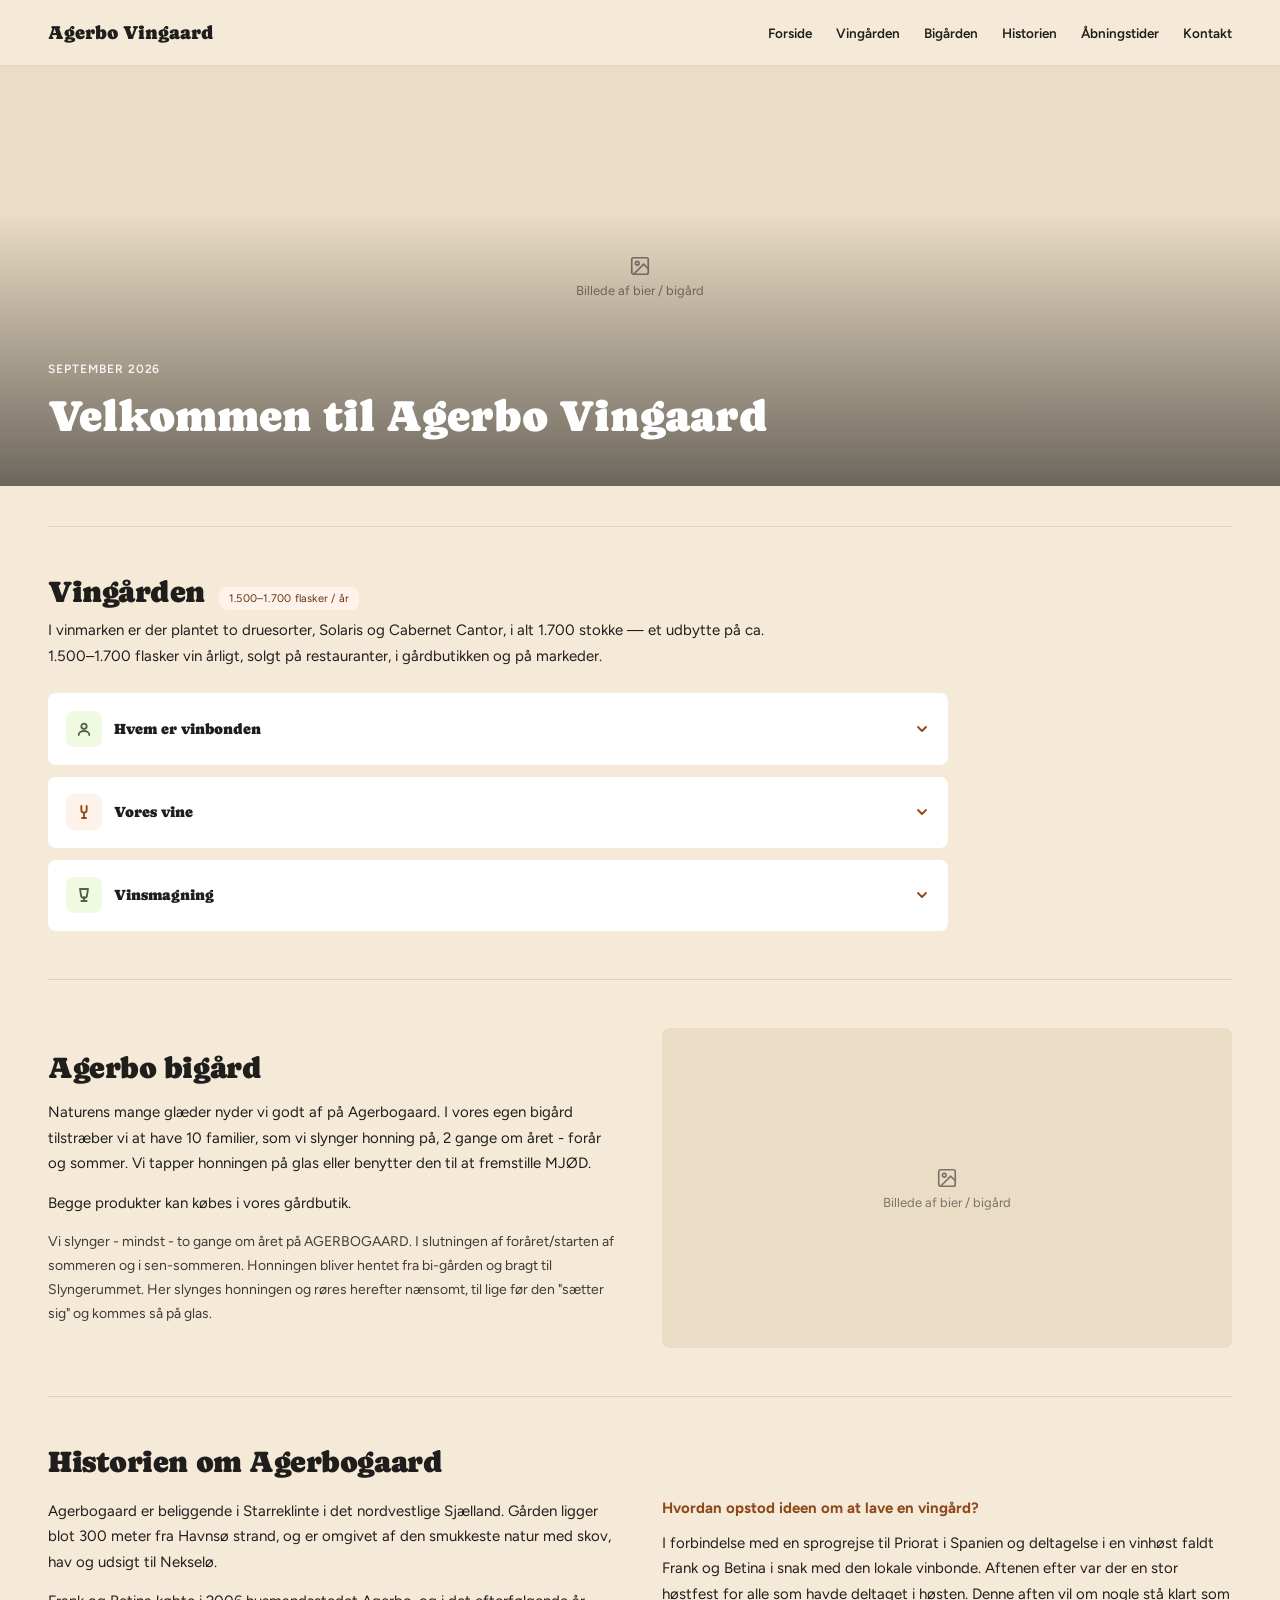
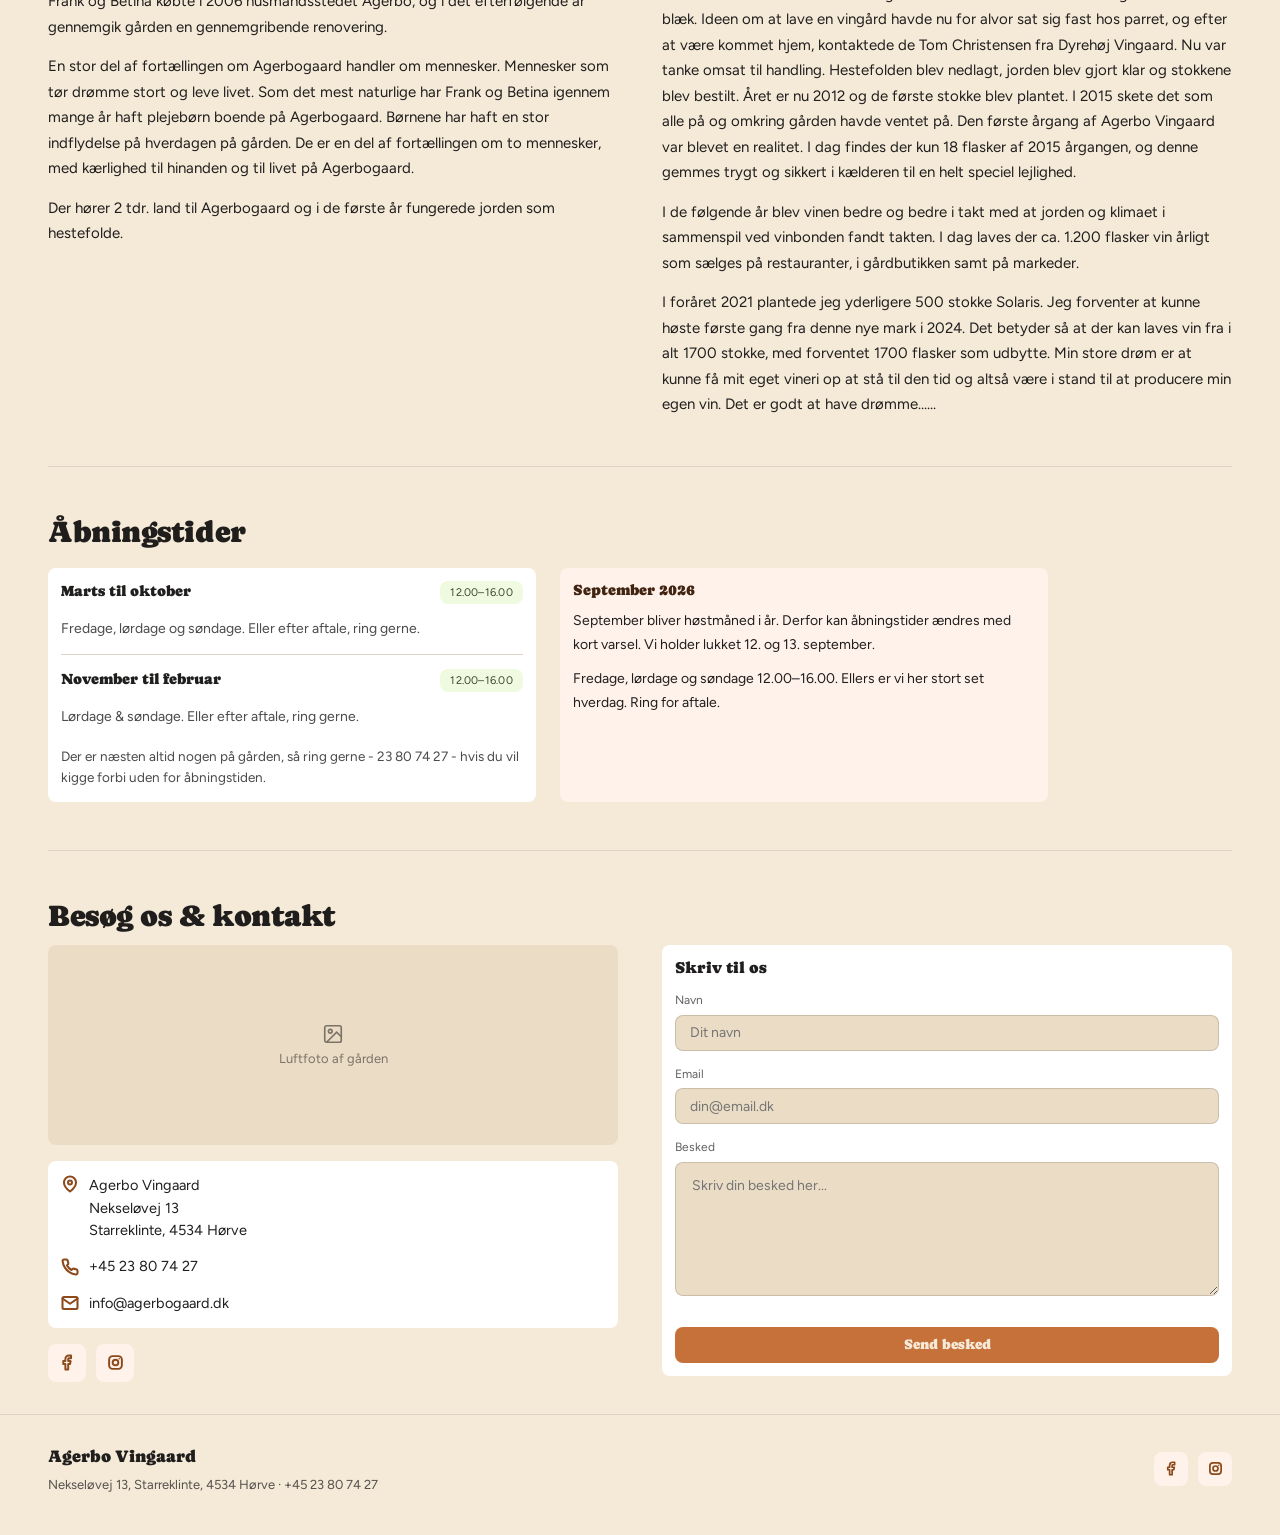
==== site/index.html @ 8fa7925f "Agerbo Vingaard site for Azure Static Web Apps Responsive one-page site built from the Claude Design" ====
<!DOCTYPE html>
<html lang="da">
<head>
<meta charset="utf-8">
<meta name="viewport" content="width=device-width, initial-scale=1, viewport-fit=cover">
<title>Agerbo Vingaard</title>
<meta name="description" content="Agerbo Vingaard i Starreklinte – vin, honning og mjød fra gården. Åbningstider, historien og kontakt.">
<meta name="theme-color" content="#f5ead8">
<link rel="icon" href="favicon.svg" type="image/svg+xml">
<link rel="preload" href="fonts/caprasimo-latin.woff2" as="font" type="font/woff2" crossorigin>
<link rel="stylesheet" href="styles.css">
</head>
<body>
<div class="v-desktop">
<div style="background:var(--color-bg);min-height:100vh">

        <div class="agb-nav" style="position:sticky;top:0;z-index:10;display:flex;align-items:center;justify-content:space-between;padding:18px 48px;background:var(--color-bg);border-bottom:1px solid var(--color-neutral-300)">
          <a href="#forside" style="font-family:var(--font-heading);font-size:19px">Agerbo Vingaard</a>
          <div style="display:flex;gap:24px;font:600 13.5px var(--font-body)">
            <a href="#forside">Forside</a>
            <a href="#vingaarden">Vingården</a>
            <a href="#bigaarden">Bigården</a>
            <a href="#historien">Historien</a>
            <a href="#aabningstider">Åbningstider</a>
            <a href="#kontakt">Kontakt</a>
          </div>
        </div>

        <div id="forside" class="agb-section" style="position:relative;width:100%;height:420px">
          
          <div class="img-slot" style="width: 100%; height: 320px;height:100%"><span class="img-ph"><svg width="22" height="22" viewBox="0 0 24 24" aria-hidden="true"><rect x="3" y="3" width="18" height="18" rx="2" fill="none" stroke="currentColor" stroke-width="1.8"/><circle cx="9" cy="9" r="2" fill="none" stroke="currentColor" stroke-width="1.8"/><path d="M21 15l-5-5L5 21" fill="none" stroke="currentColor" stroke-width="1.8"/></svg>Billede af bier / bigård</span><img class="washed" src="images/hero.jpg" alt="Agerbo Vingaard" loading="lazy" onerror="this.remove()"></div><div style="position:absolute;inset:0;background:linear-gradient(180deg,rgba(0,0,0,0) 35%,rgba(32,30,29,.62) 100%);pointer-events:none"></div>
          <div style="position:absolute;left:48px;bottom:36px;color:#fff;pointer-events:none">
            <div style="font:600 12px var(--font-body);letter-spacing:.08em;text-transform:uppercase;opacity:.9;margin-bottom:6px">September 2026</div>
            <div style="font-family:var(--font-heading);font-size:44px">Velkommen til Agerbo Vingaard</div>
          </div>
        </div>

        

        <div style="height:1px;background:var(--color-neutral-300);margin:40px 48px"></div>

        <div id="vingaarden" class="agb-section" style="padding:8px 48px 8px">
          <div style="display:flex;align-items:baseline;gap:14px;margin-bottom:8px">
            <h2 style="font-family:var(--font-heading);font-size:30px;color:var(--color-text);margin:0">Vingården</h2>
            <span class="tag tag-accent" style="border-radius:8px">1.500–1.700 flasker / år</span>
          </div>
          <p style="max-width:760px;margin:0 0 24px;font-size:15px;line-height:1.7;color:var(--color-text)">I vinmarken er der plantet to druesorter, Solaris og Cabernet Cantor, i alt 1.700 stokke — et udbytte på ca. 1.500–1.700 flasker vin årligt, solgt på restauranter, i gårdbutikken og på markeder.</p>
          <div style="display:flex;flex-direction:column;gap:12px;max-width:900px">
            <details class="card" style="border-radius:8px;background:#fff;padding:0;overflow:hidden">
              <summary style="list-style:none;cursor:pointer;padding:var(--space-4,16px);display:flex;align-items:center;gap:12px">
                <div style="width:36px;height:36px;border-radius:8px;background:var(--color-accent-2-100);display:flex;align-items:center;justify-content:center;flex:none">
                  <svg width="16" height="16" viewBox="0 0 24 24"><circle cx="12" cy="8" r="4" fill="none" stroke="var(--color-accent-2-700)" stroke-width="2.75"></circle><path d="M4 21c0-4 4-6 8-6s8 2 8 6" fill="none" stroke="var(--color-accent-2-700)" stroke-width="2.75" stroke-linecap="round"></path></svg>
                </div>
                <span class="card-title" style="font-size:15px;flex:1">Hvem er vinbonden</span>
                <svg width="16" height="16" viewBox="0 0 24 24" style="flex:none"><path d="M6 9l6 6 6-6" fill="none" stroke="var(--color-accent-700)" stroke-width="2.75" stroke-linecap="round" stroke-linejoin="round"></path></svg>
              </summary>
              <div style="padding:0 16px 18px 64px;font-size:14px;line-height:1.7;color:var(--color-text)">
                Frank er den ansvarlige for driften på gården. Udover at passe vinmarken og bistaderne, laver Frank også gårdens honning og mjød.
              </div>
            </details>
            <details class="card" style="border-radius:8px;background:#fff;padding:0;overflow:hidden">
              <summary style="list-style:none;cursor:pointer;padding:var(--space-4,16px);display:flex;align-items:center;gap:12px">
                <div style="width:36px;height:36px;border-radius:8px;background:var(--color-accent-100);display:flex;align-items:center;justify-content:center;flex:none">
                  <svg width="16" height="16" viewBox="0 0 24 24"><path d="M8 3v6a4 4 0 0 0 8 0V3" fill="none" stroke="var(--color-accent-700)" stroke-width="2.75" stroke-linecap="round"></path><path d="M12 13v8M9 21h6" fill="none" stroke="var(--color-accent-700)" stroke-width="2.75" stroke-linecap="round"></path></svg>
                </div>
                <span class="card-title" style="font-size:15px;flex:1">Vores vine</span>
                <svg width="16" height="16" viewBox="0 0 24 24" style="flex:none"><path d="M6 9l6 6 6-6" fill="none" stroke="var(--color-accent-700)" stroke-width="2.75" stroke-linecap="round" stroke-linejoin="round"></path></svg>
              </summary>
              <div style="padding:0 16px 22px 64px;font-size:14px;line-height:1.7;color:var(--color-text);max-width:820px">
                <p style="margin:0 0 12px">Vores tilgang til vin er ret simpel — det er naturen som guider os, og vi laver vinen som naturen vil det. Vi udnytter de elementer som allerede findes i marken, og forsøger hvert eneste år at fjerne så lidt som overhovedet muligt fra marken. Derved får markens økosystem lov til at arbejde uden vores manipulation. Det er ret simpelt.... Vi tror på at det giver en bedre og mere ren vin.</p>
                <p style="margin:0 0 16px">I vinmarken er der plantet to forskellige druesorter, Solaris og Cabernet Cantor. Solaris forvandler vi til hvidvin, og Cabernet Cantor til rosé. I alt har vi 1.700 stokke, hvilket giver et udbytte på ca. 1.500–1.700 flasker vin årligt. Produktionen er lille og eksklusiv.</p>
                <div style="display:grid;grid-template-columns:1fr 1fr;gap:14px;margin-bottom:20px">
                  <div class="card" style="border-radius:8px;background:var(--color-neutral-100,#f5efe4)">
                    <div class="card-title" style="font-size:14px">Solaris</div>
                    <div class="card-body" style="font-size:13px">Tysk druesort, dyrkes ofte i nordligt klima som Danmark. Giver en frisk og elegant hvidvin med noter af eksotiske frugter og danske æbler.</div>
                  </div>
                  <div class="card" style="border-radius:8px;background:var(--color-neutral-100,#f5efe4)">
                    <div class="card-title" style="font-size:14px">Cabernet Cantor</div>
                    <div class="card-body" style="font-size:13px">Tysk druesort — smagen af dansk sommer. Kendt for noter af røde danske sommerbær, perfekt til rosé.</div>
                  </div>
                </div>
                <div style="font:700 13px var(--font-body);letter-spacing:.04em;text-transform:uppercase;color:var(--color-accent-700);margin-bottom:12px">Vores vine</div>
                <div style="display:grid;grid-template-columns:repeat(3, 1fr);gap:14px">
                  <div class="card" style="border-radius:8px;background:#fff;display:flex;flex-direction:column;gap:8px">
                    <div style="display:flex;justify-content:space-between;align-items:baseline"><span class="card-title" style="font-size:14px">2023 Solaris Bobo</span><span class="tag tag-accent" style="border-radius:8px">Hvidvin</span></div>
                    <div class="card-body" style="font-size:12.5px">Noter af melon, friske grønne æbler og hyldeblomst. Bør serveres ved 8–10 grader.</div>
                    <div style="display:flex;justify-content:space-between;align-items:baseline;margin-top:auto"><span style="font-size:12px;color:var(--color-text);opacity:.65">Alkohol 12,5 %</span><span style="font:700 14px var(--font-body);color:var(--color-accent-700)">kr. 240,-</span></div>
                  </div>
                  <div class="card" style="border-radius:8px;background:#fff;display:flex;flex-direction:column;gap:8px">
                    <div style="display:flex;justify-content:space-between;align-items:baseline"><span class="card-title" style="font-size:14px">2025 Solaris Bobo</span><span class="tag tag-accent" style="border-radius:8px">Hvidvin</span></div>
                    <div class="card-body" style="font-size:12.5px">Allerede moden, fyldig og velbalanceret med noter af melon, friske grønne æbler og hyldeblomst. Bør serveres ved 8–10 grader. Passer godt til jomfruhummer, stegt hummer og friske fjordrejer.</div>
                    <div style="display:flex;justify-content:space-between;align-items:baseline;margin-top:auto"><span style="font-size:12px;color:var(--color-text);opacity:.65">Alkohol 12 %</span><span style="font:700 14px var(--font-body);color:var(--color-accent-700)">kr. 230,-</span></div>
                  </div>
                  <div class="card" style="border-radius:8px;background:#fff;display:flex;flex-direction:column;gap:8px">
                    <div style="display:flex;justify-content:space-between;align-items:baseline"><span class="card-title" style="font-size:14px">2025 Cabernet Cantor, Mojo</span><span class="tag tag-accent-2" style="border-radius:8px">Rosé</span></div>
                    <div class="card-body" style="font-size:12.5px">En dyb rosé med smagen af dansk sommer og mange nuancer. Bør serveres ved 7–9 grader — som var det saftevand med alkohol.</div>
                    <div style="display:flex;justify-content:space-between;align-items:baseline;margin-top:auto"><span style="font-size:12px;color:var(--color-text);opacity:.65">Alkohol 10 %</span><span style="font:700 14px var(--font-body);color:var(--color-accent-700)">kr. 240,-</span></div>
                  </div>
                </div>
                <p style="margin:14px 0 0;font-size:12.5px;color:var(--color-text);opacity:.7">Ring eller skriv for at bestille — <a href="tel:+4523807427" style="font-weight:700">+45 23 80 74 27</a> · <a href="mailto:info@agerbogaard.dk?subject=Bestilling%20af%20vin" style="font-weight:700">info@agerbogaard.dk</a></p>
              </div>
            </details>
            <details class="card" style="border-radius:8px;background:#fff;padding:0;overflow:hidden">
              <summary style="list-style:none;cursor:pointer;padding:var(--space-4,16px);display:flex;align-items:center;gap:12px">
                <div style="width:36px;height:36px;border-radius:8px;background:var(--color-accent-2-100);display:flex;align-items:center;justify-content:center;flex:none">
                  <svg width="16" height="16" viewBox="0 0 24 24"><path d="M6 3h12l-1.5 9a4.5 4.5 0 0 1-9 0z" fill="none" stroke="var(--color-accent-2-700)" stroke-width="2.75" stroke-linejoin="round"></path><path d="M12 15v6M8 21h8" fill="none" stroke="var(--color-accent-2-700)" stroke-width="2.75" stroke-linecap="round"></path></svg>
                </div>
                <span class="card-title" style="font-size:15px;flex:1">Vinsmagning</span>
                <svg width="16" height="16" viewBox="0 0 24 24" style="flex:none"><path d="M6 9l6 6 6-6" fill="none" stroke="var(--color-accent-700)" stroke-width="2.75" stroke-linecap="round" stroke-linejoin="round"></path></svg>
              </summary>
              <div style="padding:0 16px 22px 64px;font-size:14px;line-height:1.7;color:var(--color-text);max-width:780px">
                <p style="margin:0 0 12px">Vi er stolte af det vi laver, og vi viser det meget gerne frem.</p>
                <p style="margin:0 0 12px">Vinsmagning afholdes efter aftale. Ring eller skriv gerne til os, om I er en større eller mindre gruppe som ønsker at komme forbi til en vinsmagning, markvandring, historiefortælling om dansk vin, eller blot en hyggelig dag på gården med god vin i glasset og eventuelt lækre tapasretter (tapas bestilles i god tid).</p>
                <p style="margin:0 0 12px">Ønsker I at afholde et event i sommerhuset eller til et firma arrangement så ring gerne til os, så kommer vi naturligvis til jer og afholder en vinsmagning.</p>
                <p style="margin:0 0 12px">I vores åbningstid er det altid muligt at komme forbi og smage på vores vine, samt at få en snak med vinbonden.</p>
                <p style="margin:0 0 18px">Vi bor blot 300 meter fra vandet, så en dag ved vandet skal selvfølgelig afsluttes med en vinsmagning på Agerbo Vingaard.</p>
                <div class="card" style="border-radius:8px;background:var(--color-accent-2-100);border:none;display:flex;flex-direction:column;gap:10px">
                  <div class="card-title" style="font-size:14px;color:var(--color-accent-2-700)">Sommer 2026 · Vinsmagning — priser</div>
                  <div style="font-size:13.5px">Der betales for de flasker der åbnes/drikkes + <strong>kr. 125,-</strong> pr. deltager.</div>
                  <div style="height:1px;background:var(--color-neutral-300)"></div>
                  <div style="display:flex;justify-content:space-between;font-size:13.5px"><span>Hjemmelavet landbrød (bestilles senest 2 dage før)</span><strong>kr. 35,-</strong></div>
                  <div style="display:flex;justify-content:space-between;font-size:13.5px"><span>Tapas (bestilles senest 2 dage før)</span><strong>kr. 275,-</strong></div>
                  <div style="font-size:12.5px;opacity:.75;margin-top:4px">Har du andre ønsker, kontakt os gerne — vi skræddersyr dagen, så den passer til lige netop dét du ønsker.</div>
                </div>
              </div>
            </details>
          </div>
        </div>

        <div style="height:1px;background:var(--color-neutral-300);margin:40px 48px"></div>

        <div id="bigaarden" class="agb-section" style="display:grid;grid-template-columns:1fr 1fr;gap:44px;padding:8px 48px 8px;align-items:center">
          <div>
            <h2 style="font-family:var(--font-heading);font-size:30px;color:var(--color-text);margin:0 0 16px">Agerbo bigård</h2>
            <p style="margin:0 0 14px;font-size:15px;line-height:1.7;color:var(--color-text)">Naturens mange glæder nyder vi godt af på Agerbogaard. I vores egen bigård tilstræber vi at have 10 familier, som vi slynger honning på, 2 gange om året - forår og sommer. Vi tapper honningen på glas eller benytter den til at fremstille MJØD.</p>
            <p style="margin:0 0 14px;font-size:15px;line-height:1.7;color:var(--color-text)">Begge produkter kan købes i vores gårdbutik.</p>
            <p style="margin:0;font-size:14px;line-height:1.7;color:var(--color-text);opacity:.85">Vi slynger - mindst - to gange om året på AGERBOGAARD. I slutningen af foråret/starten af sommeren og i sen-sommeren. Honningen bliver hentet fra bi-gården og bragt til Slyngerummet. Her slynges honningen og røres herefter nænsomt, til lige før den "sætter sig" og kommes så på glas.</p>
          </div>
          <div class="img-slot" style="border-radius:8px;width:100%;height:320px"><span class="img-ph"><svg width="22" height="22" viewBox="0 0 24 24" aria-hidden="true"><rect x="3" y="3" width="18" height="18" rx="2" fill="none" stroke="currentColor" stroke-width="1.8"/><circle cx="9" cy="9" r="2" fill="none" stroke="currentColor" stroke-width="1.8"/><path d="M21 15l-5-5L5 21" fill="none" stroke="currentColor" stroke-width="1.8"/></svg>Billede af bier / bigård</span><img class="washed" src="images/bier.jpg" alt="Bier i bigården" loading="lazy" onerror="this.remove()"></div>
        </div>

        <div style="height:1px;background:var(--color-neutral-300);margin:40px 48px"></div>

        <div id="historien" class="agb-section" style="padding:8px 48px 8px">
          <h2 style="font-family:var(--font-heading);font-size:30px;color:var(--color-text);margin:0 0 20px">Historien om Agerbogaard</h2>
          <div style="display:grid;grid-template-columns:1fr 1fr;gap:44px">
            <div style="display:flex;flex-direction:column;gap:14px">
              <p style="margin:0;font-size:15px;line-height:1.7;color:var(--color-text)">Agerbogaard er beliggende i Starreklinte i det nordvestlige Sjælland. Gården ligger blot 300 meter fra Havnsø strand, og er omgivet af den smukkeste natur med skov, hav og udsigt til Nekselø.</p>
              <p style="margin:0;font-size:15px;line-height:1.7;color:var(--color-text)">Frank og Betina købte i 2006 husmandsstedet Agerbo, og i det efterfølgende år gennemgik gården en gennemgribende renovering.</p>
              <p style="margin:0;font-size:15px;line-height:1.7;color:var(--color-text)">En stor del af fortællingen om Agerbogaard handler om mennesker. Mennesker som tør drømme stort og leve livet. Som det mest naturlige har Frank og Betina igennem mange år haft plejebørn boende på Agerbogaard. Børnene har haft en stor indflydelse på hverdagen på gården. De er en del af fortællingen om to mennesker, med kærlighed til hinanden og til livet på Agerbogaard.</p>
              <p style="margin:0;font-size:15px;line-height:1.7;color:var(--color-text)">Der hører 2 tdr. land til Agerbogaard og i de første år fungerede jorden som hestefolde.</p>
            </div>
            <div style="display:flex;flex-direction:column;gap:14px">
              <div style="font:700 15px var(--font-body);color:var(--color-accent-700)">Hvordan opstod ideen om at lave en vingård?</div>
              <p style="margin:0;font-size:15px;line-height:1.7;color:var(--color-text)">I forbindelse med en sprogrejse til Priorat i Spanien og deltagelse i en vinhøst faldt Frank og Betina i snak med den lokale vinbonde. Aftenen efter var der en stor høstfest for alle som havde deltaget i høsten. Denne aften vil om nogle stå klart som blæk. Ideen om at lave en vingård havde nu for alvor sat sig fast hos parret, og efter at være kommet hjem, kontaktede de Tom Christensen fra Dyrehøj Vingaard. Nu var tanke omsat til handling. Hestefolden blev nedlagt, jorden blev gjort klar og stokkene blev bestilt. Året er nu 2012 og de første stokke blev plantet. I 2015 skete det som alle på og omkring gården havde ventet på. Den første årgang af Agerbo Vingaard var blevet en realitet. I dag findes der kun 18 flasker af 2015 årgangen, og denne gemmes trygt og sikkert i kælderen til en helt speciel lejlighed.</p>
              <p style="margin:0;font-size:15px;line-height:1.7;color:var(--color-text)">I de følgende år blev vinen bedre og bedre i takt med at jorden og klimaet i sammenspil ved vinbonden fandt takten. I dag laves der ca. 1.200 flasker vin årligt som sælges på restauranter, i gårdbutikken samt på markeder.</p>
              <p style="margin:0;font-size:15px;line-height:1.7;color:var(--color-text)">I foråret 2021 plantede jeg yderligere 500 stokke Solaris. Jeg forventer at kunne høste første gang fra denne nye mark i 2024. Det betyder så at der kan laves vin fra i alt 1700 stokke, med forventet 1700 flasker som udbytte. Min store drøm er at kunne få mit eget vineri op at stå til den tid og altså være i stand til at producere min egen vin. Det er godt at have drømme......</p>
            </div>
          </div>
        </div>

        <div style="height:1px;background:var(--color-neutral-300);margin:40px 48px"></div>

        <div id="aabningstider" class="agb-section" style="padding:8px 48px 8px">
          <h2 style="font-family:var(--font-heading);font-size:30px;color:var(--color-text);margin:0 0 20px">Åbningstider</h2>
          <div style="display:grid;grid-template-columns:1fr 1fr;gap:24px;max-width:1000px">
            <div class="card" style="border-radius:8px;background:#fff;display:flex;flex-direction:column;gap:14px">
              <div style="display:flex;justify-content:space-between;align-items:baseline">
                <div class="card-title" style="font-size:15px">Marts til oktober</div>
                <span class="tag tag-accent-2" style="border-radius:8px">12.00–16.00</span>
              </div>
              <div class="card-body" style="font-size:14px">Fredage, lørdage og søndage. Eller efter aftale, ring gerne.</div>
              <div style="height:1px;background:var(--color-neutral-300)"></div>
              <div style="display:flex;justify-content:space-between;align-items:baseline">
                <div class="card-title" style="font-size:15px">November til februar</div>
                <span class="tag tag-accent-2" style="border-radius:8px">12.00–16.00</span>
              </div>
              <div class="card-body" style="font-size:14px">Lørdage &amp; søndage. Eller efter aftale, ring gerne.</div>
              <p style="margin:4px 0 0;font-size:13.5px;line-height:1.6;color:var(--color-text);opacity:.8">Der er næsten altid nogen på gården, så ring gerne - 23 80 74 27 - hvis du vil kigge forbi uden for åbningstiden.</p>
            </div>
            <div class="card" style="border-radius:8px;background:var(--color-accent-100);border:none;display:flex;flex-direction:column;gap:10px">
              <div class="card-title" style="font-size:15px;color:var(--color-accent-900,#5a3419)">September 2026</div>
              <p style="margin:0;font-size:14px;line-height:1.7;color:var(--color-text)">September bliver høstmåned i år. Derfor kan åbningstider ændres med kort varsel. Vi holder lukket 12. og 13. september.</p>
              <p style="margin:0;font-size:14px;line-height:1.7;color:var(--color-text)">Fredage, lørdage og søndage 12.00–16.00. Ellers er vi her stort set hverdag. Ring for aftale.</p>
            </div>
          </div>
        </div>

        <div style="height:1px;background:var(--color-neutral-300);margin:40px 48px"></div>

        <div id="kontakt" class="agb-section" style="padding:8px 48px 32px">
          <h2 style="font-family:var(--font-heading);font-size:30px;color:var(--color-text);margin:0 0 12px">Besøg os &amp; kontakt</h2>
          
          <div style="display:grid;grid-template-columns:1fr 1fr;gap:44px">
            <div style="display:flex;flex-direction:column;gap:16px">
              <div class="img-slot" style="border-radius:8px;width:100%;height:200px"><span class="img-ph"><svg width="22" height="22" viewBox="0 0 24 24" aria-hidden="true"><rect x="3" y="3" width="18" height="18" rx="2" fill="none" stroke="currentColor" stroke-width="1.8"/><circle cx="9" cy="9" r="2" fill="none" stroke="currentColor" stroke-width="1.8"/><path d="M21 15l-5-5L5 21" fill="none" stroke="currentColor" stroke-width="1.8"/></svg>Luftfoto af gården</span><img class="washed" src="images/besog.jpg" alt="Luftfoto af Agerbo Vingaard" loading="lazy" onerror="this.remove()"></div>
              <div class="card" style="border-radius:8px;display:flex;flex-direction:column;gap:14px;background:#fff">
                <div style="display:flex;gap:10px;align-items:flex-start">
                  <svg width="18" height="18" viewBox="0 0 24 24" style="flex:none;margin-top:1px"><path d="M20 10c0 6-8 12-8 12s-8-6-8-12a8 8 0 1 1 16 0z" fill="none" stroke="var(--color-accent-700)" stroke-width="2.75" stroke-linecap="round" stroke-linejoin="round"></path><circle cx="12" cy="10" r="2.6" fill="none" stroke="var(--color-accent-700)" stroke-width="2.75"></circle></svg>
                  <div style="font-size:14.5px;color:var(--color-text)">Agerbo Vingaard<br>Nekseløvej 13<br>Starreklinte, 4534 Hørve</div>
                </div>
                <div style="display:flex;gap:10px;align-items:center">
                  <svg width="18" height="18" viewBox="0 0 24 24" style="flex:none"><path d="M22 16.9v3a2 2 0 0 1-2.2 2 19.8 19.8 0 0 1-8.6-3.1 19.5 19.5 0 0 1-6-6A19.8 19.8 0 0 1 2.1 4.2 2 2 0 0 1 4 2h3a2 2 0 0 1 2 1.7c.1 1 .4 2 .7 2.9a2 2 0 0 1-.5 2.1L8 10a16 16 0 0 0 6 6l1.3-1.2a2 2 0 0 1 2.1-.5c.9.3 1.9.6 2.9.7a2 2 0 0 1 1.7 2z" fill="none" stroke="var(--color-accent-700)" stroke-width="2.75" stroke-linecap="round" stroke-linejoin="round"></path></svg>
                  <div style="font-size:14.5px;color:var(--color-text)">+45 23 80 74 27</div>
                </div>
                <div style="display:flex;gap:10px;align-items:center">
                  <svg width="18" height="18" viewBox="0 0 24 24" style="flex:none"><rect x="2" y="4" width="20" height="16" rx="2" fill="none" stroke="var(--color-accent-700)" stroke-width="2.75"></rect><path d="M22 6l-10 7L2 6" fill="none" stroke="var(--color-accent-700)" stroke-width="2.75" stroke-linecap="round" stroke-linejoin="round"></path></svg>
                  <div style="font-size:14.5px;color:var(--color-text)">info@agerbogaard.dk</div>
                </div>
              </div>
              <div style="display:flex;gap:10px">
                <a href="https://www.facebook.com/search/top?q=agerbo%20vingaard" style="width:38px;height:38px;border-radius:8px;background:var(--color-accent-100);display:flex;align-items:center;justify-content:center">
                  <svg width="17" height="17" viewBox="0 0 24 24"><path d="M17 2h-3a5 5 0 0 0-5 5v3H6v4h3v8h4v-8h2.6l.9-4H13V7a1 1 0 0 1 1-1h3z" fill="none" stroke="var(--color-accent-700)" stroke-width="2.75" stroke-linecap="round" stroke-linejoin="round"></path></svg>
                </a>
                <a href="https://www.instagram.com/agerbo_gaard/" style="width:38px;height:38px;border-radius:8px;background:var(--color-accent-100);display:flex;align-items:center;justify-content:center">
                  <svg width="17" height="17" viewBox="0 0 24 24"><rect x="3" y="3" width="18" height="18" rx="5" fill="none" stroke="var(--color-accent-700)" stroke-width="2.75"></rect><circle cx="12" cy="12" r="4" fill="none" stroke="var(--color-accent-700)" stroke-width="2.75"></circle><circle cx="17.2" cy="6.8" r="1.1" fill="var(--color-accent-700)" stroke="none"></circle></svg>
                </a>
              </div>
            </div>
            <form class="card contact-form" style="border-radius:8px;background:#fff;display:flex;flex-direction:column;gap:14px;align-self:start">
              <div class="card-title" style="font-size:16px">Skriv til os</div>
              <div class="field"><label>Navn</label><input class="input" name="navn" required placeholder="Dit navn" style="border-radius:8px;box-sizing:border-box"></div>
              <div class="field"><label>Email</label><input class="input" type="email" name="email" required placeholder="din@email.dk" style="border-radius:8px;box-sizing:border-box"></div>
              <div class="field"><label>Besked</label><textarea class="input" name="besked" required rows="5" placeholder="Skriv din besked her..." style="padding:12px 16px;box-sizing:border-box;border-radius:8px"></textarea></div>
              <button type="submit" class="btn btn-primary btn-block" style="border-radius:8px">Send besked</button>
            </form>
          </div>
        </div>

        <div style="padding:28px 48px 40px;border-top:1px solid var(--color-neutral-300);display:flex;justify-content:space-between;align-items:center">
          <div>
            <div style="font-family:var(--font-heading);font-size:17px;color:var(--color-text);margin-bottom:6px">Agerbo Vingaard</div>
            <div style="font-size:13px;color:var(--color-text);opacity:.75">Nekseløvej 13, Starreklinte, 4534 Hørve · +45 23 80 74 27</div>
          </div>
          <div style="display:flex;gap:10px">
            <a href="https://www.facebook.com/search/top?q=agerbo%20vingaard" style="width:34px;height:34px;border-radius:8px;background:var(--color-accent-100);display:flex;align-items:center;justify-content:center">
              <svg width="15" height="15" viewBox="0 0 24 24"><path d="M17 2h-3a5 5 0 0 0-5 5v3H6v4h3v8h4v-8h2.6l.9-4H13V7a1 1 0 0 1 1-1h3z" fill="none" stroke="var(--color-accent-700)" stroke-width="2.75" stroke-linecap="round" stroke-linejoin="round"></path></svg>
            </a>
            <a href="https://www.instagram.com/agerbo_gaard/" style="width:34px;height:34px;border-radius:8px;background:var(--color-accent-100);display:flex;align-items:center;justify-content:center">
              <svg width="15" height="15" viewBox="0 0 24 24"><rect x="3" y="3" width="18" height="18" rx="5" fill="none" stroke="var(--color-accent-700)" stroke-width="2.75"></rect><circle cx="12" cy="12" r="4" fill="none" stroke="var(--color-accent-700)" stroke-width="2.75"></circle><circle cx="17.2" cy="6.8" r="1.1" fill="var(--color-accent-700)" stroke="none"></circle></svg>
            </a>
          </div>
        </div>

      </div>
</div>
<div class="v-mobile">
<div style="background:var(--color-bg);min-height:100vh">

      <div class="m-scroll">
      <header class="m-top"><a href="#m-forside">Agerbo Vingaard</a></header>

      <div id="m-forside" class="agb-section" style="position:relative;width:100%;height:260px">
        <div class="img-slot" style="width:100%;height:100%"><span class="img-ph"><svg width="22" height="22" viewBox="0 0 24 24" aria-hidden="true"><rect x="3" y="3" width="18" height="18" rx="2" fill="none" stroke="currentColor" stroke-width="1.8"/><circle cx="9" cy="9" r="2" fill="none" stroke="currentColor" stroke-width="1.8"/><path d="M21 15l-5-5L5 21" fill="none" stroke="currentColor" stroke-width="1.8"/></svg>Sæt hero-billede ind</span><img class="washed" src="images/hero.jpg" alt="Agerbo Vingaard" loading="lazy" onerror="this.remove()"></div>
        <div style="position:absolute;inset:0;background:linear-gradient(180deg,rgba(0,0,0,0) 40%,rgba(32,30,29,.65) 100%);pointer-events:none"></div>
        <div style="position:absolute;left:20px;bottom:18px;right:20px;color:#fff;pointer-events:none">
          <div style="font:600 11px var(--font-body);letter-spacing:.08em;text-transform:uppercase;opacity:.9;margin-bottom:4px">September 2026</div>
          <div style="font-family:var(--font-heading);font-size:24px;line-height:1.15">Velkommen til Agerbo Vingaard</div>
        </div>
      </div>

      <div style="padding:20px 20px 8px;display:flex;flex-direction:column;gap:12px">
        <p style="margin:0;font-size:14px;line-height:1.6;color:var(--color-text)">Tak fordi du ser forbi! Vi prøver at holde denne side opdateret med det sidste nye - nye årgange, nye events, sommermarked, nye legekammerater (læs: andres produkter).</p>
        <p style="margin:0;font-size:14px;line-height:1.6;color:var(--color-text)">Det går af og til så stærkt at du ikke får det helt rigtige indtryk af hvad der rør sig på Agerbo Vingaard her på hjemmesiden. For at være helt sikker vil vi opfordre til at du besøger os.</p>
        <p style="margin:0;font-size:13px;line-height:1.5;color:var(--color-accent-700);font-style:italic">Fra fint og fornemt til jordnært og uhøjtideligt — September 2026</p>
      </div>

      <div style="height:1px;background:var(--color-neutral-300);margin:24px 20px"></div>

      <div id="m-vingaarden" class="agb-section" style="padding:8px 20px">
        <div style="display:flex;align-items:baseline;gap:10px;margin-bottom:8px;flex-wrap:wrap">
          <h2 style="font-family:var(--font-heading);font-size:22px;color:var(--color-text);margin:0">Vingården</h2>
          <span class="tag tag-accent" style="border-radius:8px;font-size:11px">1.500–1.700 flasker / år</span>
        </div>
        <p style="margin:0 0 16px;font-size:13.5px;line-height:1.6;color:var(--color-text)">To druesorter, Solaris og Cabernet Cantor, i alt 1.700 stokke.</p>

        <div style="display:flex;flex-direction:column;gap:10px">
          <details class="card" style="border-radius:8px;background:#fff;padding:0;overflow:hidden">
            <summary style="list-style:none;cursor:pointer;padding:14px;display:flex;align-items:center;gap:10px">
              <div style="width:30px;height:30px;border-radius:8px;background:var(--color-accent-2-100);display:flex;align-items:center;justify-content:center;flex:none">
                <svg width="14" height="14" viewBox="0 0 24 24"><circle cx="12" cy="8" r="4" fill="none" stroke="var(--color-accent-2-700)" stroke-width="2.75"></circle><path d="M4 21c0-4 4-6 8-6s8 2 8 6" fill="none" stroke="var(--color-accent-2-700)" stroke-width="2.75" stroke-linecap="round"></path></svg>
              </div>
              <span class="card-title" style="font-size:13.5px;flex:1">Hvem er vinbonden</span>
              <svg width="14" height="14" viewBox="0 0 24 24" style="flex:none"><path d="M6 9l6 6 6-6" fill="none" stroke="var(--color-accent-700)" stroke-width="2.75" stroke-linecap="round" stroke-linejoin="round"></path></svg>
            </summary>
            <div style="padding:0 14px 16px 54px;font-size:13px;line-height:1.6;color:var(--color-text)">
              Frank er den ansvarlige for driften på gården. Udover at passe vinmarken og bistaderne, laver Frank også gårdens honning og mjød.
            </div>
          </details>

          <details class="card" style="border-radius:8px;background:#fff;padding:0;overflow:hidden">
            <summary style="list-style:none;cursor:pointer;padding:14px;display:flex;align-items:center;gap:10px">
              <div style="width:30px;height:30px;border-radius:8px;background:var(--color-accent-100);display:flex;align-items:center;justify-content:center;flex:none">
                <svg width="14" height="14" viewBox="0 0 24 24"><path d="M8 3v6a4 4 0 0 0 8 0V3" fill="none" stroke="var(--color-accent-700)" stroke-width="2.75" stroke-linecap="round"></path><path d="M12 13v8M9 21h6" fill="none" stroke="var(--color-accent-700)" stroke-width="2.75" stroke-linecap="round"></path></svg>
              </div>
              <span class="card-title" style="font-size:13.5px;flex:1">Vores vine</span>
              <svg width="14" height="14" viewBox="0 0 24 24" style="flex:none"><path d="M6 9l6 6 6-6" fill="none" stroke="var(--color-accent-700)" stroke-width="2.75" stroke-linecap="round" stroke-linejoin="round"></path></svg>
            </summary>
            <div style="padding:0 14px 18px 54px;font-size:13px;line-height:1.6;color:var(--color-text)">
              <p style="margin:0 0 10px">Vores tilgang til vin er ret simpel — det er naturen som guider os, og vi laver vinen som naturen vil det.</p>
              <p style="margin:0 0 14px">I alt har vi 1.700 stokke, hvilket giver et udbytte på ca. 1.500–1.700 flasker vin årligt. Produktionen er lille og eksklusiv.</p>
              <div style="display:flex;flex-direction:column;gap:10px">
                <div class="card" style="border-radius:8px;background:var(--color-neutral-100,#f5efe4)">
                  <div style="display:flex;justify-content:space-between;align-items:baseline"><span class="card-title" style="font-size:13px">2023 Solaris Bobo</span><span class="tag tag-accent" style="border-radius:8px;font-size:10px">Hvidvin</span></div>
                  <div class="card-body" style="font-size:12px">Melon, grønne æbler, hyldeblomst. 8–10°.</div>
                  <div style="display:flex;justify-content:space-between;font-size:11.5px;margin-top:6px"><span style="opacity:.65">Alkohol 12,5 %</span><strong style="color:var(--color-accent-700)">kr. 240,-</strong></div>
                </div>
                <div class="card" style="border-radius:8px;background:var(--color-neutral-100,#f5efe4)">
                  <div style="display:flex;justify-content:space-between;align-items:baseline"><span class="card-title" style="font-size:13px">2025 Solaris Bobo</span><span class="tag tag-accent" style="border-radius:8px;font-size:10px">Hvidvin</span></div>
                  <div class="card-body" style="font-size:12px">Moden, fyldig, velbalanceret. 8–10°.</div>
                  <div style="display:flex;justify-content:space-between;font-size:11.5px;margin-top:6px"><span style="opacity:.65">Alkohol 12 %</span><strong style="color:var(--color-accent-700)">kr. 230,-</strong></div>
                </div>
                <div class="card" style="border-radius:8px;background:var(--color-neutral-100,#f5efe4)">
                  <div style="display:flex;justify-content:space-between;align-items:baseline"><span class="card-title" style="font-size:13px">2025 Cabernet Cantor, Mojo</span><span class="tag tag-accent-2" style="border-radius:8px;font-size:10px">Rosé</span></div>
                  <div class="card-body" style="font-size:12px">Dyb rosé, smagen af dansk sommer. 7–9°.</div>
                  <div style="display:flex;justify-content:space-between;font-size:11.5px;margin-top:6px"><span style="opacity:.65">Alkohol 10 %</span><strong style="color:var(--color-accent-700)">kr. 240,-</strong></div>
                </div>
              </div>
              <p style="margin:12px 0 0;font-size:11.5px;color:var(--color-text);opacity:.7">Ring eller skriv for at bestille — <a href="tel:+4523807427" style="font-weight:700">+45 23 80 74 27</a></p>
            </div>
          </details>

          <details class="card" style="border-radius:8px;background:#fff;padding:0;overflow:hidden">
            <summary style="list-style:none;cursor:pointer;padding:14px;display:flex;align-items:center;gap:10px">
              <div style="width:30px;height:30px;border-radius:8px;background:var(--color-accent-2-100);display:flex;align-items:center;justify-content:center;flex:none">
                <svg width="14" height="14" viewBox="0 0 24 24"><path d="M6 3h12l-1.5 9a4.5 4.5 0 0 1-9 0z" fill="none" stroke="var(--color-accent-2-700)" stroke-width="2.75" stroke-linejoin="round"></path><path d="M12 15v6M8 21h8" fill="none" stroke="var(--color-accent-2-700)" stroke-width="2.75" stroke-linecap="round"></path></svg>
              </div>
              <span class="card-title" style="font-size:13.5px;flex:1">Vinsmagning</span>
              <svg width="14" height="14" viewBox="0 0 24 24" style="flex:none"><path d="M6 9l6 6 6-6" fill="none" stroke="var(--color-accent-700)" stroke-width="2.75" stroke-linecap="round" stroke-linejoin="round"></path></svg>
            </summary>
            <div style="padding:0 14px 18px 54px;font-size:13px;line-height:1.6;color:var(--color-text)">
              <p style="margin:0 0 10px">Vinsmagning afholdes efter aftale. Ring eller skriv gerne til os, om I ønsker at komme forbi.</p>
              <p style="margin:0 0 14px">Vi bor blot 300 meter fra vandet, så en dag ved vandet skal selvfølgelig afsluttes med en vinsmagning.</p>
              <div class="card" style="border-radius:8px;background:var(--color-accent-2-100);border:none;display:flex;flex-direction:column;gap:8px">
                <div class="card-title" style="font-size:12.5px;color:var(--color-accent-2-700)">Sommer 2026 — priser</div>
                <div style="font-size:12px">Flasker der åbnes/drikkes + <strong>kr. 125,-</strong> pr. deltager.</div>
                <div style="height:1px;background:var(--color-neutral-300)"></div>
                <div style="display:flex;justify-content:space-between;font-size:12px"><span>Landbrød</span><strong>kr. 35,-</strong></div>
                <div style="display:flex;justify-content:space-between;font-size:12px"><span>Tapas</span><strong>kr. 275,-</strong></div>
              </div>
            </div>
          </details>
        </div>
      </div>

      <div style="height:1px;background:var(--color-neutral-300);margin:24px 20px"></div>

      <div id="m-bigaarden" class="agb-section" style="padding:8px 20px;display:flex;flex-direction:column;gap:14px">
        <h2 style="font-family:var(--font-heading);font-size:22px;color:var(--color-text);margin:0">Agerbo bigård</h2>
        <div class="img-slot" style="border-radius:8px;width:100%;height:180px"><span class="img-ph"><svg width="22" height="22" viewBox="0 0 24 24" aria-hidden="true"><rect x="3" y="3" width="18" height="18" rx="2" fill="none" stroke="currentColor" stroke-width="1.8"/><circle cx="9" cy="9" r="2" fill="none" stroke="currentColor" stroke-width="1.8"/><path d="M21 15l-5-5L5 21" fill="none" stroke="currentColor" stroke-width="1.8"/></svg>Billede af bier / bigård</span><img class="washed" src="images/bier.jpg" alt="Bier i bigården" loading="lazy" onerror="this.remove()"></div>
        <p style="margin:0;font-size:13.5px;line-height:1.6;color:var(--color-text)">Naturens mange glæder nyder vi godt af på Agerbogaard. Vi tilstræber at have 10 familier, som vi slynger honning på 2 gange om året. Vi tapper honningen på glas eller benytter den til at fremstille MJØD. Begge produkter kan købes i vores gårdbutik.</p>
      </div>

      <div style="height:1px;background:var(--color-neutral-300);margin:24px 20px"></div>

      <div id="m-historien" class="agb-section" style="padding:8px 20px;display:flex;flex-direction:column;gap:14px">
        <h2 style="font-family:var(--font-heading);font-size:22px;color:var(--color-text);margin:0">Historien om Agerbogaard</h2>
        <p style="margin:0;font-size:13.5px;line-height:1.6;color:var(--color-text)">Agerbogaard er beliggende i Starreklinte i det nordvestlige Sjælland, blot 300 meter fra Havnsø strand.</p>
        <p style="margin:0;font-size:13.5px;line-height:1.6;color:var(--color-text)">Frank og Betina købte i 2006 husmandsstedet Agerbo. De første vinstokke blev plantet i 2012, og i 2015 kom den første årgang — kun 18 flasker findes stadig.</p>
        <p style="margin:0;font-size:13.5px;line-height:1.6;color:var(--color-text)">I dag laves der ca. 1.500–1.700 flasker vin årligt. I december 2020 flyttede sønnen Tobias, hans hustru Line og deres 2 drenge ind, og i 2021 flyttede Franks far, Henning, ind på gården.</p>
        
      </div>

      <div style="height:1px;background:var(--color-neutral-300);margin:24px 20px"></div>

      <div id="m-aabningstider" class="agb-section" style="padding:8px 20px;display:flex;flex-direction:column;gap:14px">
        <h2 style="font-family:var(--font-heading);font-size:22px;color:var(--color-text);margin:0">Åbningstider</h2>
        <div class="card" style="border-radius:8px;background:#fff;display:flex;flex-direction:column;gap:12px">
          <div style="display:flex;justify-content:space-between;align-items:baseline">
            <div class="card-title" style="font-size:13.5px">Marts til oktober</div>
            <span class="tag tag-accent-2" style="border-radius:8px;font-size:11px">12–16</span>
          </div>
          <div class="card-body" style="font-size:12.5px">Fredage, lørdage og søndage. Eller efter aftale, ring gerne.</div>
          <div style="height:1px;background:var(--color-neutral-300)"></div>
          <div style="display:flex;justify-content:space-between;align-items:baseline">
            <div class="card-title" style="font-size:13.5px">November til februar</div>
            <span class="tag tag-accent-2" style="border-radius:8px;font-size:11px">12–16</span>
          </div>
          <div class="card-body" style="font-size:12.5px">Lørdage &amp; søndage. Eller efter aftale, ring gerne.</div>
        </div>
        <div class="card" style="border-radius:8px;background:var(--color-accent-100);border:none;display:flex;flex-direction:column;gap:8px">
          <div class="card-title" style="font-size:13.5px;color:var(--color-accent-900,#5a3419)">September 2026</div>
          <p style="margin:0;font-size:12.5px;line-height:1.6;color:var(--color-text)">Høstmåned — vi holder lukket 12. og 13. september. Ellers stort set hverdag. Ring for aftale.</p>
        </div>
      </div>

      <div style="height:1px;background:var(--color-neutral-300);margin:24px 20px"></div>

      <div id="m-kontakt" class="agb-section" style="padding:8px 20px 8px">
        <h2 style="font-family:var(--font-heading);font-size:22px;color:var(--color-text);margin:0 0 14px">Besøg os &amp; kontakt</h2>
        <div class="img-slot" style="border-radius:8px;width:100%;height:160px;margin-bottom:14px"><span class="img-ph"><svg width="22" height="22" viewBox="0 0 24 24" aria-hidden="true"><rect x="3" y="3" width="18" height="18" rx="2" fill="none" stroke="currentColor" stroke-width="1.8"/><circle cx="9" cy="9" r="2" fill="none" stroke="currentColor" stroke-width="1.8"/><path d="M21 15l-5-5L5 21" fill="none" stroke="currentColor" stroke-width="1.8"/></svg>Luftfoto af gården</span><img class="washed" src="images/besog.jpg" alt="Luftfoto af Agerbo Vingaard" loading="lazy" onerror="this.remove()"></div>
        <div class="card" style="border-radius:8px;display:flex;flex-direction:column;gap:12px;background:#fff;margin-bottom:14px">
          <div style="display:flex;gap:10px;align-items:flex-start">
            <svg width="16" height="16" viewBox="0 0 24 24" style="flex:none;margin-top:1px"><path d="M20 10c0 6-8 12-8 12s-8-6-8-12a8 8 0 1 1 16 0z" fill="none" stroke="var(--color-accent-700)" stroke-width="2.75" stroke-linecap="round" stroke-linejoin="round"></path><circle cx="12" cy="10" r="2.6" fill="none" stroke="var(--color-accent-700)" stroke-width="2.75"></circle></svg>
            <div style="font-size:13px;color:var(--color-text)">Agerbo Vingaard<br>Nekseløvej 13<br>Starreklinte, 4534 Hørve</div>
          </div>
          <div style="display:flex;gap:10px;align-items:center">
            <svg width="16" height="16" viewBox="0 0 24 24" style="flex:none"><path d="M22 16.9v3a2 2 0 0 1-2.2 2 19.8 19.8 0 0 1-8.6-3.1 19.5 19.5 0 0 1-6-6A19.8 19.8 0 0 1 2.1 4.2 2 2 0 0 1 4 2h3a2 2 0 0 1 2 1.7c.1 1 .4 2 .7 2.9a2 2 0 0 1-.5 2.1L8 10a16 16 0 0 0 6 6l1.3-1.2a2 2 0 0 1 2.1-.5c.9.3 1.9.6 2.9.7a2 2 0 0 1 1.7 2z" fill="none" stroke="var(--color-accent-700)" stroke-width="2.75" stroke-linecap="round" stroke-linejoin="round"></path></svg>
            <a href="tel:+4523807427" style="font-size:13px;font-weight:700">+45 23 80 74 27</a>
          </div>
          <div style="display:flex;gap:10px;align-items:center">
            <svg width="16" height="16" viewBox="0 0 24 24" style="flex:none"><rect x="2" y="4" width="20" height="16" rx="2" fill="none" stroke="var(--color-accent-700)" stroke-width="2.75"></rect><path d="M22 6l-10 7L2 6" fill="none" stroke="var(--color-accent-700)" stroke-width="2.75" stroke-linecap="round" stroke-linejoin="round"></path></svg>
            <a href="mailto:info@agerbogaard.dk" style="font-size:13px;font-weight:700">info@agerbogaard.dk</a>
          </div>
        </div>
        <div style="display:flex;gap:10px;margin-bottom:20px">
          <a href="https://www.facebook.com/search/top?q=agerbo%20vingaard" style="width:36px;height:36px;border-radius:8px;background:var(--color-accent-100);display:flex;align-items:center;justify-content:center">
            <svg width="16" height="16" viewBox="0 0 24 24"><path d="M17 2h-3a5 5 0 0 0-5 5v3H6v4h3v8h4v-8h2.6l.9-4H13V7a1 1 0 0 1 1-1h3z" fill="none" stroke="var(--color-accent-700)" stroke-width="2.75" stroke-linecap="round" stroke-linejoin="round"></path></svg>
          </a>
          <a href="https://www.instagram.com/agerbo_gaard/" style="width:36px;height:36px;border-radius:8px;background:var(--color-accent-100);display:flex;align-items:center;justify-content:center">
            <svg width="16" height="16" viewBox="0 0 24 24"><rect x="3" y="3" width="18" height="18" rx="5" fill="none" stroke="var(--color-accent-700)" stroke-width="2.75"></rect><circle cx="12" cy="12" r="4" fill="none" stroke="var(--color-accent-700)" stroke-width="2.75"></circle><circle cx="17.2" cy="6.8" r="1.1" fill="var(--color-accent-700)" stroke="none"></circle></svg>
          </a>
        </div>
        <form class="card contact-form" style="border-radius:8px;background:#fff;display:flex;flex-direction:column;gap:12px">
          <div class="card-title" style="font-size:14px">Skriv til os</div>
          <div class="field"><label>Navn</label><input class="input" name="navn" required placeholder="Dit navn" style="border-radius:8px;box-sizing:border-box"></div>
          <div class="field"><label>Email</label><input class="input" type="email" name="email" required placeholder="din@email.dk" style="border-radius:8px;box-sizing:border-box"></div>
          <div class="field"><label>Besked</label><textarea class="input" name="besked" required rows="4" placeholder="Skriv din besked her..." style="padding:10px 14px;box-sizing:border-box;border-radius:8px"></textarea></div>
          <button type="submit" class="btn btn-primary btn-block" style="border-radius:8px">Send besked</button>
        </form>
      </div>

      <div style="padding:20px 20px 32px;border-top:1px solid var(--color-neutral-300);margin-top:20px">
        <div style="font-family:var(--font-heading);font-size:15px;color:var(--color-text);margin-bottom:6px">Agerbo Vingaard</div>
        <div style="font-size:12px;color:var(--color-text);opacity:.75">Nekseløvej 13, Starreklinte, 4534 Hørve</div>
      </div>

      </div>

      <nav class="m-tabbar" aria-label="Navigation" style="display:grid;grid-template-columns:repeat(6,1fr);background:#fff;border-top:1px solid var(--color-neutral-300);padding:8px 4px 10px">
        <a href="#m-forside" style="display:flex;flex-direction:column;align-items:center;gap:3px;text-decoration:none;color:var(--color-accent-700)">
          <svg width="18" height="18" viewBox="0 0 24 24"><path d="M3 11l9-8 9 8" fill="none" stroke="currentColor" stroke-width="2.5" stroke-linecap="round" stroke-linejoin="round"></path><path d="M5 10v10h14V10" fill="none" stroke="currentColor" stroke-width="2.5" stroke-linecap="round" stroke-linejoin="round"></path></svg>
          <span style="font-size:9.5px;font-weight:600">Forside</span>
        </a>
        <a href="#m-vingaarden" style="display:flex;flex-direction:column;align-items:center;gap:3px;text-decoration:none;color:var(--color-text);opacity:.6">
          <svg width="18" height="18" viewBox="0 0 24 24"><path d="M8 3v6a4 4 0 0 0 8 0V3" fill="none" stroke="currentColor" stroke-width="2.5" stroke-linecap="round"></path><path d="M12 13v8M9 21h6" fill="none" stroke="currentColor" stroke-width="2.5" stroke-linecap="round"></path></svg>
          <span style="font-size:9.5px;font-weight:600">Vingården</span>
        </a>
        <a href="#m-bigaarden" style="display:flex;flex-direction:column;align-items:center;gap:3px;text-decoration:none;color:var(--color-text);opacity:.6">
          <svg width="18" height="18" viewBox="0 0 24 24"><circle cx="12" cy="12" r="8" fill="none" stroke="currentColor" stroke-width="2.5"></circle><path d="M9 9h.01M15 9h.01M9 15c1 1 2 1.5 3 1.5s2-.5 3-1.5" fill="none" stroke="currentColor" stroke-width="2.5" stroke-linecap="round"></path></svg>
          <span style="font-size:9.5px;font-weight:600">Bigården</span>
        </a>
        <a href="#m-historien" style="display:flex;flex-direction:column;align-items:center;gap:3px;text-decoration:none;color:var(--color-text);opacity:.6">
          <svg width="18" height="18" viewBox="0 0 24 24"><path d="M4 5c3-1.5 6-1.5 8 0v14c-2-1.5-5-1.5-8 0z" fill="none" stroke="currentColor" stroke-width="2.5" stroke-linecap="round" stroke-linejoin="round"></path><path d="M20 5c-3-1.5-6-1.5-8 0v14c2-1.5 5-1.5 8 0z" fill="none" stroke="currentColor" stroke-width="2.5" stroke-linecap="round" stroke-linejoin="round"></path></svg>
          <span style="font-size:9.5px;font-weight:600">Historien</span>
        </a>
        <a href="#m-aabningstider" style="display:flex;flex-direction:column;align-items:center;gap:3px;text-decoration:none;color:var(--color-text);opacity:.6">
          <svg width="18" height="18" viewBox="0 0 24 24"><circle cx="12" cy="12" r="9" fill="none" stroke="currentColor" stroke-width="2.5"></circle><path d="M12 7v5l3.5 2" fill="none" stroke="currentColor" stroke-width="2.5" stroke-linecap="round"></path></svg>
          <span style="font-size:9.5px;font-weight:600">Åbningst.</span>
        </a>
        <a href="#m-kontakt" style="display:flex;flex-direction:column;align-items:center;gap:3px;text-decoration:none;color:var(--color-text);opacity:.6">
          <svg width="18" height="18" viewBox="0 0 24 24"><rect x="2" y="4" width="20" height="16" rx="2" fill="none" stroke="currentColor" stroke-width="2.5"></rect><path d="M22 6l-10 7L2 6" fill="none" stroke="currentColor" stroke-width="2.5" stroke-linecap="round" stroke-linejoin="round"></path></svg>
          <span style="font-size:9.5px;font-weight:600">Kontakt</span>
        </a>
      </nav>

    </div>
</div>
<script src="site.js" defer></script>
</body>
</html>
---- site/styles.css ----
/* Agerbo Vingaard — design tokens (from Claude Design "Organic" system) and component classes. This file is the source of truth for the system's look; retune it here and see readme.md. */
/* latin-ext */
@font-face {
  font-family: 'Caprasimo';
  font-style: normal;
  font-weight: 400;
  font-display: swap;
  src: url("fonts/caprasimo-latin-ext.woff2") format('woff2');
  unicode-range: U+0100-02BA, U+02BD-02C5, U+02C7-02CC, U+02CE-02D7, U+02DD-02FF, U+0304, U+0308, U+0329, U+1D00-1DBF, U+1E00-1E9F, U+1EF2-1EFF, U+2020, U+20A0-20AB, U+20AD-20C0, U+2113, U+2C60-2C7F, U+A720-A7FF;
}
/* latin */
@font-face {
  font-family: 'Caprasimo';
  font-style: normal;
  font-weight: 400;
  font-display: swap;
  src: url("fonts/caprasimo-latin.woff2") format('woff2');
  unicode-range: U+0000-00FF, U+0131, U+0152-0153, U+02BB-02BC, U+02C6, U+02DA, U+02DC, U+0304, U+0308, U+0329, U+2000-206F, U+20AC, U+2122, U+2191, U+2193, U+2212, U+2215, U+FEFF, U+FFFD;
}
/* latin-ext */
@font-face {
  font-family: 'Figtree';
  font-style: normal;
  font-weight: 400;
  font-display: swap;
  src: url("fonts/figtree-latin-ext.woff2") format('woff2');
  unicode-range: U+0100-02BA, U+02BD-02C5, U+02C7-02CC, U+02CE-02D7, U+02DD-02FF, U+0304, U+0308, U+0329, U+1D00-1DBF, U+1E00-1E9F, U+1EF2-1EFF, U+2020, U+20A0-20AB, U+20AD-20C0, U+2113, U+2C60-2C7F, U+A720-A7FF;
}
/* latin */
@font-face {
  font-family: 'Figtree';
  font-style: normal;
  font-weight: 400;
  font-display: swap;
  src: url("fonts/figtree-latin.woff2") format('woff2');
  unicode-range: U+0000-00FF, U+0131, U+0152-0153, U+02BB-02BC, U+02C6, U+02DA, U+02DC, U+0304, U+0308, U+0329, U+2000-206F, U+20AC, U+2122, U+2191, U+2193, U+2212, U+2215, U+FEFF, U+FFFD;
}
/* latin-ext */
@font-face {
  font-family: 'Figtree';
  font-style: normal;
  font-weight: 600;
  font-display: swap;
  src: url("fonts/figtree-latin-ext.woff2") format('woff2');
  unicode-range: U+0100-02BA, U+02BD-02C5, U+02C7-02CC, U+02CE-02D7, U+02DD-02FF, U+0304, U+0308, U+0329, U+1D00-1DBF, U+1E00-1E9F, U+1EF2-1EFF, U+2020, U+20A0-20AB, U+20AD-20C0, U+2113, U+2C60-2C7F, U+A720-A7FF;
}
/* latin */
@font-face {
  font-family: 'Figtree';
  font-style: normal;
  font-weight: 600;
  font-display: swap;
  src: url("fonts/figtree-latin.woff2") format('woff2');
  unicode-range: U+0000-00FF, U+0131, U+0152-0153, U+02BB-02BC, U+02C6, U+02DA, U+02DC, U+0304, U+0308, U+0329, U+2000-206F, U+20AC, U+2122, U+2191, U+2193, U+2212, U+2215, U+FEFF, U+FFFD;
}
/* latin-ext */
@font-face {
  font-family: 'Figtree';
  font-style: normal;
  font-weight: 700;
  font-display: swap;
  src: url("fonts/figtree-latin-ext.woff2") format('woff2');
  unicode-range: U+0100-02BA, U+02BD-02C5, U+02C7-02CC, U+02CE-02D7, U+02DD-02FF, U+0304, U+0308, U+0329, U+1D00-1DBF, U+1E00-1E9F, U+1EF2-1EFF, U+2020, U+20A0-20AB, U+20AD-20C0, U+2113, U+2C60-2C7F, U+A720-A7FF;
}
/* latin */
@font-face {
  font-family: 'Figtree';
  font-style: normal;
  font-weight: 700;
  font-display: swap;
  src: url("fonts/figtree-latin.woff2") format('woff2');
  unicode-range: U+0000-00FF, U+0131, U+0152-0153, U+02BB-02BC, U+02C6, U+02DA, U+02DC, U+0304, U+0308, U+0329, U+2000-206F, U+20AC, U+2122, U+2191, U+2193, U+2212, U+2215, U+FEFF, U+FFFD;
}


:root {
  --color-bg: #f5ead8;
  --color-surface: #ebddc5;
  --color-text: #201e1d;
  --color-accent: #c67139;
  --color-accent-2: #7a8a5e;
  --color-divider: color-mix(in srgb, #201e1d 16%, transparent);

  /* Tonal ramps — generated in OKLCH on one shared lightness scale, so the
     same step of any role matches the others in visual value. */
  --color-neutral-100: #f9f4ed;
  --color-neutral-200: #eee7db;
  --color-neutral-300: #dcd3c4;
  --color-neutral-400: #c0b6a5;
  --color-neutral-500: #a19786;
  --color-neutral-600: #82796a;
  --color-neutral-700: #645c50;
  --color-neutral-800: #474238;
  --color-neutral-900: #2e2b25;

  --color-accent-100: #fff2eb;
  --color-accent-200: #ffe1d0;
  --color-accent-300: #ffc6a5;
  --color-accent-400: #f6a06b;
  --color-accent-500: #d67f48;
  --color-accent-600: #b2622d;
  --color-accent-700: #8c491a;
  --color-accent-800: #643312;
  --color-accent-900: #402310;

  --color-accent-2-100: #f0fae1;
  --color-accent-2-200: #e1eecc;
  --color-accent-2-300: #ccdbb2;
  --color-accent-2-400: #aebf92;
  --color-accent-2-500: #8fa073;
  --color-accent-2-600: #728157;
  --color-accent-2-700: #56633f;
  --color-accent-2-800: #3d472b;
  --color-accent-2-900: #272e1b;

  --font-heading: "Caprasimo", system-ui, sans-serif;
  --font-heading-weight: 400;
  --font-body: "Figtree", system-ui, sans-serif;

  --space-1: 4.4px;
  --space-2: 8.8px;
  --space-3: 13.2px;
  --space-4: 17.6px;
  --space-6: 26.4px;
  --space-8: 35.2px;

  --radius-sm: 8px;
  --radius-md: 16px;
  --radius-lg: 28px;

  /* Elevation — derived from the ground: soft ink-tinted shadows on a
     light theme, a hairline edge + ambient darkness on a dark one. */
  --shadow-sm: 0 1px 2px color-mix(in srgb, #2e2b25 14%, transparent);
  --shadow-md: 0 3px 10px color-mix(in srgb, #2e2b25 16%, transparent);
  --shadow-lg: 0 12px 32px color-mix(in srgb, #2e2b25 22%, transparent);
}

body {
  background: var(--color-bg);
  color: var(--color-text);
  font-family: var(--font-body);
}
h1, h2, h3, h4 { font-family: var(--font-heading); font-weight: var(--font-heading-weight); }

.washed{filter:saturate(0.6) contrast(0.85) brightness(1.1) opacity(0.94)}

/* ══════════════════════════════════════════════════════════════════════════
   Components — built with the tokens above. Plain CSS
   on plain HTML: no JavaScript, no build step. Each class is documented in
   readme.md and demonstrated in foundations/ and components/.
   ══════════════════════════════════════════════════════════════════════ */

*, *::before, *::after { box-sizing: border-box; }
body { margin: 0; font-size: 15px; line-height: 1.55; font-weight: 400; }
h1, h2, h3, h4, h5, h6 {
  font-family: var(--font-heading); font-weight: var(--font-heading-weight);
  line-height: 1.12; letter-spacing: -0.015em; margin: 0 0 var(--space-2);
}
h1 { font-size: 42px; }
h2 { font-size: 32px; }
h3 { font-size: 25px; }
h4 { font-size: 20px; }
h5 { font-size: 16px; }
h6 { font-size: 13px; }
h6 { letter-spacing: 0.08em; text-transform: uppercase; }
p { margin: 0 0 var(--space-3); }
a { color: var(--color-accent); text-underline-offset: 3px; }
img { display: block; max-width: 100%; }
figure { margin: 0; }
figcaption {
  font-size: 11px; margin-top: var(--space-1);
  color: color-mix(in srgb, var(--color-text) 55%, transparent);
}
.text-muted { color: color-mix(in srgb, var(--color-text) 55%, transparent); }
:focus { outline: none; }
:focus-visible { outline: 2px solid var(--color-accent); outline-offset: 2px; }
::selection { background: color-mix(in srgb, var(--color-accent) 30%, transparent); }

/* — rules — */
.hr {
  height: 1px; border: 0; margin: var(--space-4) 0;
  background: var(--color-divider);
}

/* — buttons — */
.btn {
  display: inline-flex; align-items: center; justify-content: center; gap: 6px;
  cursor: pointer; text-decoration: none;
  font-family: var(--font-heading); font-weight: var(--font-heading-weight);
  font-size: 14px; line-height: 1.2; color: var(--color-text); /* matches the .input's 14px —
     the pair sits side by side in sign-up rows */
  background: transparent; border: 1px solid transparent;
  padding: var(--space-2) calc(var(--space-3) * 1.2);
  border-radius: var(--radius-md);
}
.btn svg { display: block; }
.btn:disabled { opacity: 0.45; cursor: not-allowed; }
.btn-primary { background: var(--color-accent); color: var(--color-bg); }
.btn-primary:hover { background: var(--color-accent-600); }
.btn-primary:active { background: var(--color-accent-700); }
.btn-secondary { border-color: var(--color-divider); }
.btn-secondary:hover { background: color-mix(in srgb, var(--color-text) 7%, transparent); }
.btn-secondary:active { background: color-mix(in srgb, var(--color-text) 14%, transparent); }
.btn-ghost { color: var(--color-accent); padding-inline: var(--space-1); }
.btn-ghost:hover { background: color-mix(in srgb, var(--color-accent) 10%, transparent); }
.btn-ghost:active { background: color-mix(in srgb, var(--color-accent) 18%, transparent); }
.btn-icon { width: 36px; height: 36px; padding: 0; }
.btn-block { width: 100%; margin-top: var(--space-2); }

/* — forms — */
.field > label {
  display: block; font-size: 12px; margin-bottom: 5px;
  color: color-mix(in srgb, var(--color-text) 70%, transparent);
}
.input {
  width: 100%; min-height: 36px; padding: 6px 10px; font: inherit;
  font-size: 14px; color: var(--color-text); caret-color: var(--color-accent);
  background: var(--color-surface);
  border: 1px solid var(--color-divider); border-radius: var(--radius-md);
}
.input:hover { border-color: color-mix(in srgb, var(--color-text) 45%, transparent); }
.input:focus-visible { border-color: var(--color-accent); outline-offset: 0; }
textarea.input { min-height: 90px; resize: vertical; }
.radio { display: inline-flex; align-items: center; gap: 8px; cursor: pointer; font-size: 14px; }
.radio input, .seg-opt input {
  position: absolute; opacity: 0; width: 0; height: 0; pointer-events: none;
}
.radio .dot {
  width: 16px; height: 16px; flex: none; border-radius: 50%;
  border: 1.5px solid var(--color-divider);
}
.radio:hover .dot { border-color: var(--color-accent); }
.radio input:checked + .dot {
  border-color: var(--color-accent); background: var(--color-accent);
  box-shadow: inset 0 0 0 4px var(--color-bg);
}
.radio input:focus-visible + .dot { outline: 2px solid var(--color-accent); outline-offset: 2px; }
.seg {
  display: inline-flex; overflow: hidden;
  border: 1px solid var(--color-divider); border-radius: var(--radius-md);
}
.seg-opt {
  display: inline-flex; align-items: center; gap: 6px;
  padding: 7px 12px; font-size: 13px; cursor: pointer;
}
.seg-opt + .seg-opt { border-left: 1px solid var(--color-divider); }
.seg-opt:has(input:checked) { background: var(--color-accent); color: var(--color-bg); }
.seg-opt:not(:has(input:checked)):hover { background: color-mix(in srgb, var(--color-text) 7%, transparent); }
.seg-opt:has(input:focus-visible) { outline: 2px solid var(--color-accent); outline-offset: -2px; }

/* — cards — */
.card {
  display: flex; flex-direction: column; gap: var(--space-2);
  padding: var(--space-3); border-radius: var(--radius-md); background: var(--color-surface);
}
.card-kicker { font-size: 10px; letter-spacing: 0.1em; text-transform: uppercase; color: var(--color-accent); }
.card-title {
  font-family: var(--font-heading); font-weight: var(--font-heading-weight);
  font-size: 17px; line-height: 1.2;
}
.card-body { margin: 0; font-size: 13px; opacity: 0.8; flex: 1; }
.card-meta {
  display: flex; align-items: center; gap: 6px; font-size: 11px;
  color: color-mix(in srgb, var(--color-text) 50%, transparent);
}
.elev-sm { box-shadow: var(--shadow-sm); }
.elev-md { box-shadow: var(--shadow-md); }
.elev-lg { box-shadow: var(--shadow-lg); }

/* — tags — */
.tag {
  display: inline-flex; align-items: center; font-size: 11px;
  letter-spacing: 0.02em; padding: 3px 10px;
  border-radius: calc(var(--radius-md) * 0.75);
}
.tag-accent { background: var(--color-accent-100); color: var(--color-accent-800); }
.tag-accent-2 { background: var(--color-accent-2-100); color: var(--color-accent-2-800); }
.tag-neutral { background: var(--color-neutral-100); color: var(--color-neutral-800); }
.tag-outline { border: 1px solid var(--color-accent); color: var(--color-accent); }

/* — navigation — */
.nav {
  display: flex; align-items: center; gap: var(--space-4);
  padding: var(--space-3) var(--space-4);
  border-bottom: none;
}
.nav-brand {
  font-family: var(--font-heading); font-weight: var(--font-heading-weight);
  font-size: 18px; margin-right: auto;
}
.nav a { color: inherit; text-decoration: none; font-size: 14px; }
.nav a:hover, .nav a[aria-current='page'] { color: var(--color-accent); }

/* — tables — */
.table { width: 100%; border-collapse: collapse; font-size: 14px; }
.table th {
  text-align: left; font-size: 11px; letter-spacing: 0.08em; text-transform: uppercase;
  color: color-mix(in srgb, var(--color-text) 60%, transparent);
  padding: var(--space-2); border-bottom: 1px solid var(--color-divider);
}
.table td {
  padding: var(--space-2);
  border-bottom: 1px solid color-mix(in srgb, var(--color-text) 8%, transparent);
}
.table tbody tr:hover { background: color-mix(in srgb, var(--color-text) 4%, transparent); }

/* — dialog — */
.dialog-backdrop {
  position: fixed; inset: 0; display: grid; place-items: center;
  padding: var(--space-4);
  background: color-mix(in srgb, var(--color-neutral-900) 50%, transparent);
}
.dialog {
  width: min(440px, 100%); display: flex; flex-direction: column; gap: var(--space-3);
  padding: var(--space-4); border-radius: var(--radius-lg);
  background: var(--color-surface); box-shadow: var(--shadow-lg);
}
.dialog-title {
  font-family: var(--font-heading); font-weight: var(--font-heading-weight);
  font-size: 20px;
}
.dialog-body { font-size: 14px; opacity: 0.85; }
.dialog-actions { display: flex; justify-content: flex-end; gap: var(--space-2); margin-top: var(--space-2); }

/* — rounded frame: everything softens, small controls go pill — */
.card, .dialog { border-radius: calc(var(--radius-lg) * 1.15); }
.btn, .tag, .seg, .input { border-radius: 999px; }
.input { padding-inline: 14px; }


/* ---- site ---- */

html{scroll-behavior:smooth}
body{margin:0;background:var(--color-bg)}
a{color:var(--color-accent-700)}
a:hover{color:var(--color-accent-900,#5a3419)}
.v-mobile{display:none}
@media (max-width: 820px){ .v-desktop{display:none} .v-mobile{display:block} }
.img-slot{position:relative;overflow:hidden;background:var(--color-surface);display:flex;align-items:center;justify-content:center}
.img-slot img{position:absolute;inset:0;width:100%;height:100%;object-fit:cover}
.img-ph{display:flex;flex-direction:column;align-items:center;gap:6px;font:500 13px var(--font-body);color:var(--color-text);opacity:.55}
.contact-form{margin:0}
.m-scroll{padding-bottom:calc(64px + env(safe-area-inset-bottom))}
.m-top{position:sticky;top:0;z-index:15;background:var(--color-bg);border-bottom:1px solid var(--color-neutral-300);padding:14px 20px}
.m-top a{font-family:var(--font-heading);font-size:20px;color:var(--color-text);text-decoration:none}
.m-tabbar{position:fixed;left:0;right:0;bottom:0;z-index:20;padding-bottom:calc(10px + env(safe-area-inset-bottom)) !important}
.v-mobile .agb-section{scroll-margin-top:64px}
.v-desktop .agb-nav a{color:inherit;text-decoration:none}
.v-desktop .agb-icn{flex:none}
.v-desktop .agb-section{scroll-margin-top:90px}
.v-desktop #vingaarden summary::-webkit-details-marker{display:none}
.v-desktop #vingaarden details svg:last-child{transition:transform .15s ease}
.v-desktop #vingaarden details[open] svg:last-child{transform:rotate(180deg)}
.v-mobile .agb-nav a{color:inherit;text-decoration:none;white-space:nowrap}
.v-mobile .agb-nav{scrollbar-width:none}
.v-mobile .agb-nav::-webkit-scrollbar{display:none}
.v-mobile .agb-section{scroll-margin-top:64px}
.v-mobile #m-vingaarden summary::-webkit-details-marker{display:none}
.v-mobile #m-vingaarden details svg:last-child{transition:transform .15s ease}
.v-mobile #m-vingaarden details[open] svg:last-child{transform:rotate(180deg)}
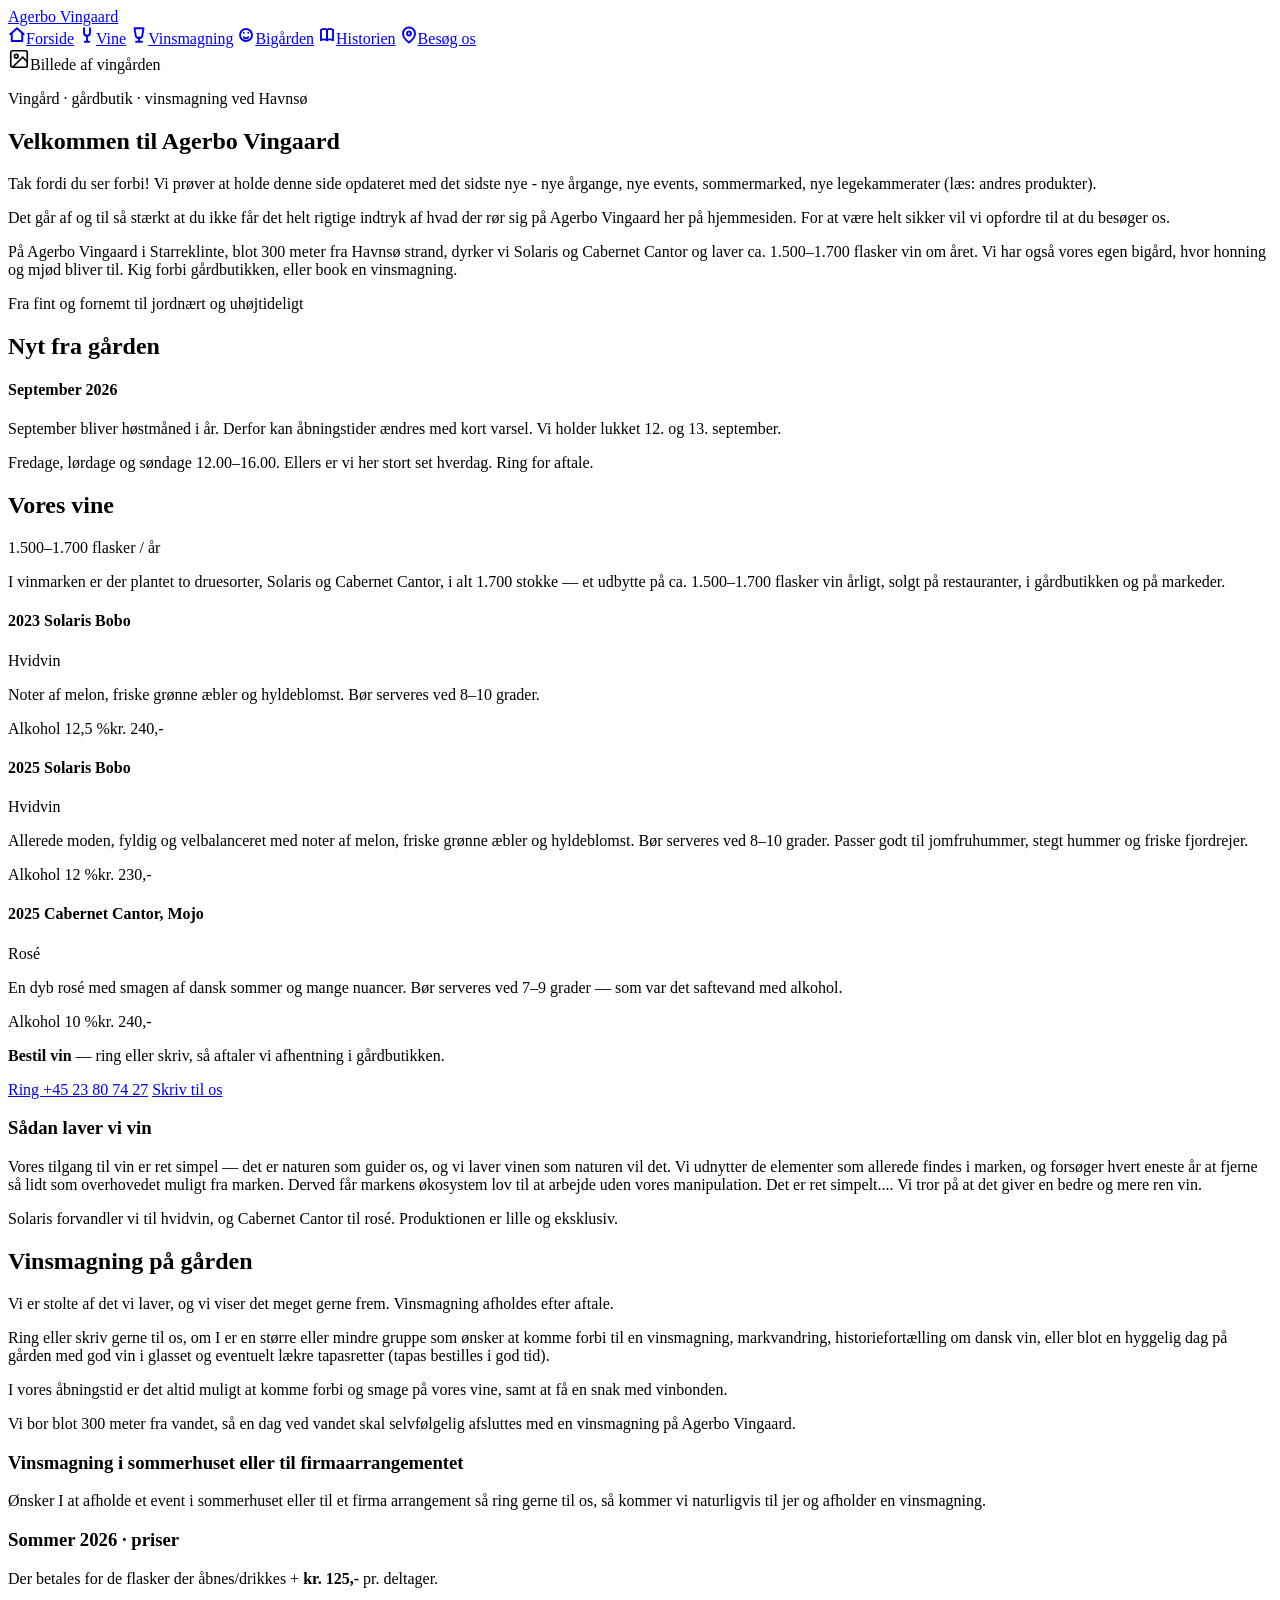
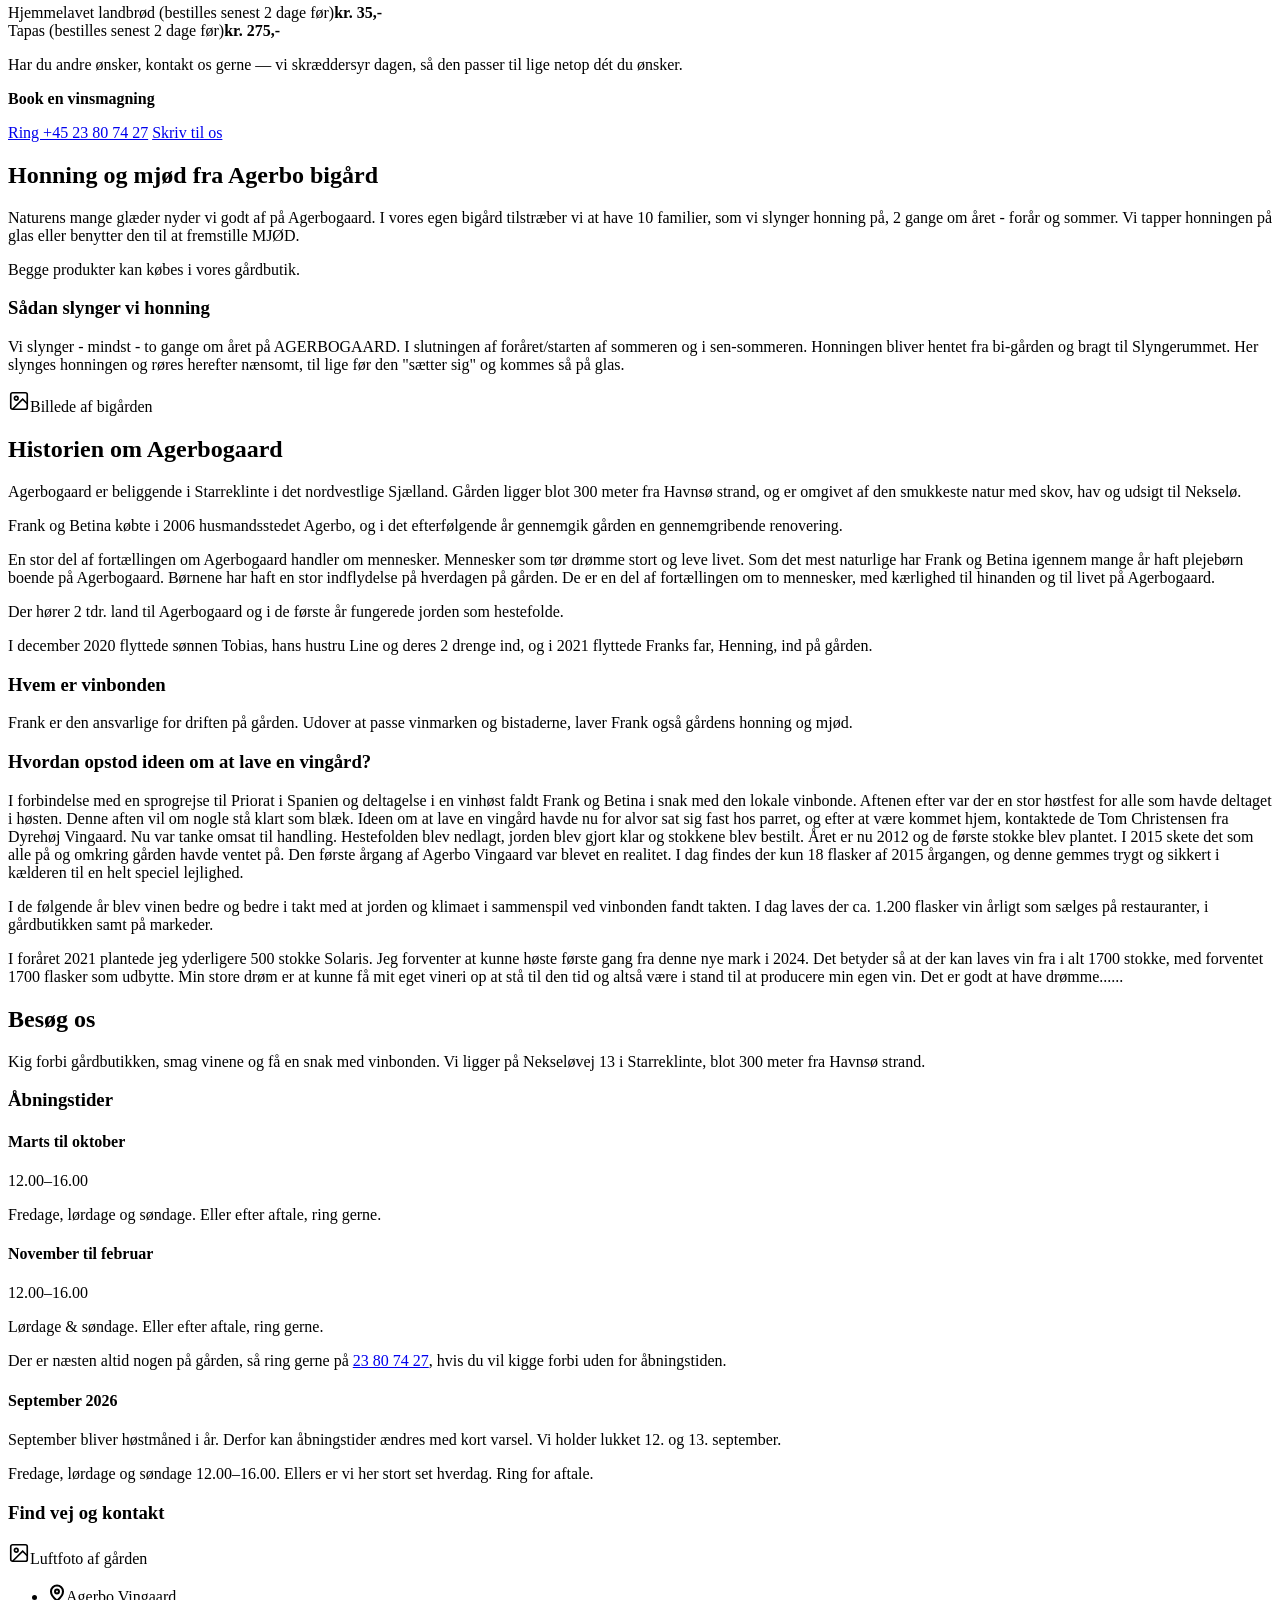
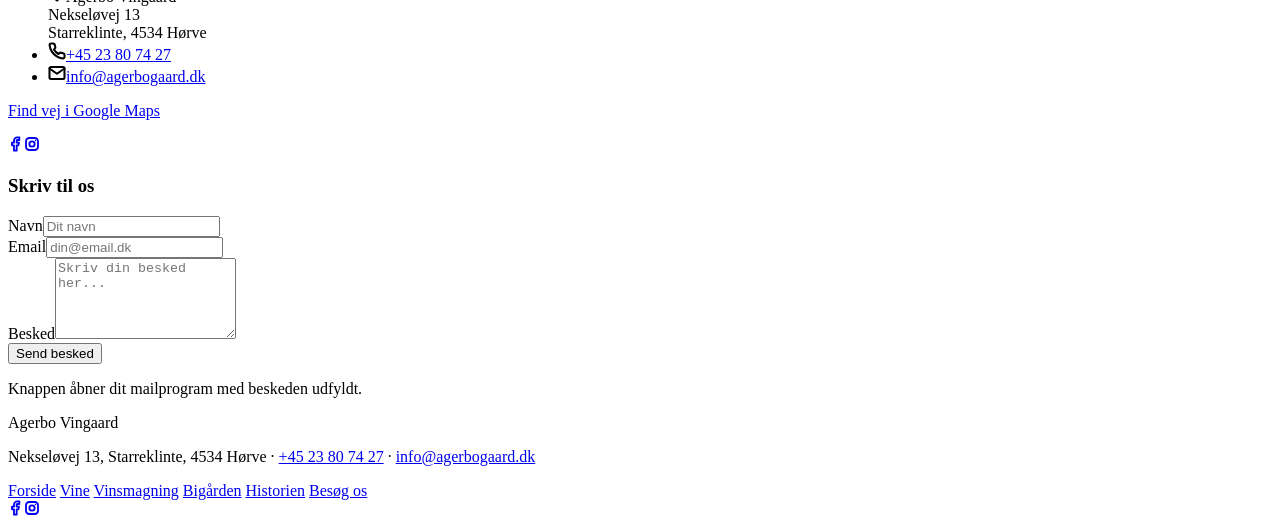
==== commit f7fd4157: "Revert to one page, keep SEO fixes - Back to a single page with sections (#vine, #vinsmagning, #biga" ====
--- a/site/index.html
+++ b/site/index.html
@@ -3,459 +3,295 @@
 <head>
 <meta charset="utf-8">
 <meta name="viewport" content="width=device-width, initial-scale=1, viewport-fit=cover">
-<title>Agerbo Vingaard</title>
-<meta name="description" content="Agerbo Vingaard i Starreklinte – vin, honning og mjød fra gården. Åbningstider, historien og kontakt.">
+<title>Agerbo Vingaard – vin, vinsmagning og honning ved Havnsø</title>
+<meta name="description" content="Agerbo Vingaard i Starreklinte ved Havnsø: dansk hvidvin og rosé, vinsmagning efter aftale og honning og mjød fra egen bigård. Se åbningstider og kontakt.">
+<link rel="canonical" href="https://www.agerbogaard.dk/">
+<meta property="og:type" content="website">
+<meta property="og:locale" content="da_DK">
+<meta property="og:site_name" content="Agerbo Vingaard">
+<meta property="og:title" content="Agerbo Vingaard – vin, vinsmagning og honning ved Havnsø">
+<meta property="og:description" content="Agerbo Vingaard i Starreklinte ved Havnsø: dansk hvidvin og rosé, vinsmagning efter aftale og honning og mjød fra egen bigård. Se åbningstider og kontakt.">
+<meta property="og:url" content="https://www.agerbogaard.dk/">
+<meta property="og:image" content="https://www.agerbogaard.dk/images/hero.jpg">
+<meta name="twitter:card" content="summary_large_image">
 <meta name="theme-color" content="#f5ead8">
-<link rel="icon" href="favicon.svg" type="image/svg+xml">
-<link rel="preload" href="fonts/caprasimo-latin.woff2" as="font" type="font/woff2" crossorigin>
-<link rel="stylesheet" href="styles.css">
+<link rel="icon" href="/favicon.svg" type="image/svg+xml">
+<link rel="preload" href="/fonts/caprasimo-latin.woff2" as="font" type="font/woff2" crossorigin>
+<link rel="preload" href="/fonts/figtree-latin.woff2" as="font" type="font/woff2" crossorigin>
+<link rel="stylesheet" href="/styles.css">
+<script type="application/ld+json">
+{
+ "@context": "https://schema.org",
+ "@type": "Winery",
+ "@id": "https://www.agerbogaard.dk/#winery",
+ "name": "Agerbo Vingaard",
+ "alternateName": "Agerbogaard",
+ "url": "https://www.agerbogaard.dk/",
+ "image": "https://www.agerbogaard.dk/images/hero.jpg",
+ "telephone": "+45 23 80 74 27",
+ "email": "info@agerbogaard.dk",
+ "priceRange": "kr. 230–275",
+ "address": {
+  "@type": "PostalAddress",
+  "streetAddress": "Nekseløvej 13",
+  "addressLocality": "Hørve",
+  "postalCode": "4534",
+  "addressRegion": "Starreklinte",
+  "addressCountry": "DK"
+ },
+ "areaServed": "Odsherred",
+ "sameAs": [
+  "https://www.instagram.com/agerbo_gaard/"
+ ],
+ "makesOffer": [
+  {
+   "@type": "Offer",
+   "itemOffered": {
+    "@type": "Service",
+    "name": "Vinsmagning"
+   }
+  }
+ ],
+ "openingHoursSpecification": [
+  {
+   "@type": "OpeningHoursSpecification",
+   "dayOfWeek": [
+    "Friday",
+    "Saturday",
+    "Sunday"
+   ],
+   "opens": "12:00",
+   "closes": "16:00",
+   "validFrom": "2026-03-01",
+   "validThrough": "2026-10-31"
+  },
+  {
+   "@type": "OpeningHoursSpecification",
+   "dayOfWeek": [
+    "Saturday",
+    "Sunday"
+   ],
+   "opens": "12:00",
+   "closes": "16:00",
+   "validFrom": "2026-11-01",
+   "validThrough": "2027-02-28"
+  },
+  {
+   "@type": "OpeningHoursSpecification",
+   "dayOfWeek": [
+    "Friday",
+    "Saturday",
+    "Sunday"
+   ],
+   "opens": "12:00",
+   "closes": "16:00",
+   "validFrom": "2027-03-01",
+   "validThrough": "2027-10-31"
+  }
+ ]
+}
+</script>
 </head>
 <body>
-<div class="v-desktop">
-<div style="background:var(--color-bg);min-height:100vh">
-
-        <div class="agb-nav" style="position:sticky;top:0;z-index:10;display:flex;align-items:center;justify-content:space-between;padding:18px 48px;background:var(--color-bg);border-bottom:1px solid var(--color-neutral-300)">
-          <a href="#forside" style="font-family:var(--font-heading);font-size:19px">Agerbo Vingaard</a>
-          <div style="display:flex;gap:24px;font:600 13.5px var(--font-body)">
-            <a href="#forside">Forside</a>
-            <a href="#vingaarden">Vingården</a>
-            <a href="#bigaarden">Bigården</a>
-            <a href="#historien">Historien</a>
-            <a href="#aabningstider">Åbningstider</a>
-            <a href="#kontakt">Kontakt</a>
-          </div>
-        </div>
-
-        <div id="forside" class="agb-section" style="position:relative;width:100%;height:420px">
-          
-          <div class="img-slot" style="width: 100%; height: 320px;height:100%"><span class="img-ph"><svg width="22" height="22" viewBox="0 0 24 24" aria-hidden="true"><rect x="3" y="3" width="18" height="18" rx="2" fill="none" stroke="currentColor" stroke-width="1.8"/><circle cx="9" cy="9" r="2" fill="none" stroke="currentColor" stroke-width="1.8"/><path d="M21 15l-5-5L5 21" fill="none" stroke="currentColor" stroke-width="1.8"/></svg>Billede af bier / bigård</span><img class="washed" src="images/hero.jpg" alt="Agerbo Vingaard" loading="lazy" onerror="this.remove()"></div><div style="position:absolute;inset:0;background:linear-gradient(180deg,rgba(0,0,0,0) 35%,rgba(32,30,29,.62) 100%);pointer-events:none"></div>
-          <div style="position:absolute;left:48px;bottom:36px;color:#fff;pointer-events:none">
-            <div style="font:600 12px var(--font-body);letter-spacing:.08em;text-transform:uppercase;opacity:.9;margin-bottom:6px">September 2026</div>
-            <div style="font-family:var(--font-heading);font-size:44px">Velkommen til Agerbo Vingaard</div>
-          </div>
-        </div>
-
-        
-
-        <div style="height:1px;background:var(--color-neutral-300);margin:40px 48px"></div>
-
-        <div id="vingaarden" class="agb-section" style="padding:8px 48px 8px">
-          <div style="display:flex;align-items:baseline;gap:14px;margin-bottom:8px">
-            <h2 style="font-family:var(--font-heading);font-size:30px;color:var(--color-text);margin:0">Vingården</h2>
-            <span class="tag tag-accent" style="border-radius:8px">1.500–1.700 flasker / år</span>
-          </div>
-          <p style="max-width:760px;margin:0 0 24px;font-size:15px;line-height:1.7;color:var(--color-text)">I vinmarken er der plantet to druesorter, Solaris og Cabernet Cantor, i alt 1.700 stokke — et udbytte på ca. 1.500–1.700 flasker vin årligt, solgt på restauranter, i gårdbutikken og på markeder.</p>
-          <div style="display:flex;flex-direction:column;gap:12px;max-width:900px">
-            <details class="card" style="border-radius:8px;background:#fff;padding:0;overflow:hidden">
-              <summary style="list-style:none;cursor:pointer;padding:var(--space-4,16px);display:flex;align-items:center;gap:12px">
-                <div style="width:36px;height:36px;border-radius:8px;background:var(--color-accent-2-100);display:flex;align-items:center;justify-content:center;flex:none">
-                  <svg width="16" height="16" viewBox="0 0 24 24"><circle cx="12" cy="8" r="4" fill="none" stroke="var(--color-accent-2-700)" stroke-width="2.75"></circle><path d="M4 21c0-4 4-6 8-6s8 2 8 6" fill="none" stroke="var(--color-accent-2-700)" stroke-width="2.75" stroke-linecap="round"></path></svg>
-                </div>
-                <span class="card-title" style="font-size:15px;flex:1">Hvem er vinbonden</span>
-                <svg width="16" height="16" viewBox="0 0 24 24" style="flex:none"><path d="M6 9l6 6 6-6" fill="none" stroke="var(--color-accent-700)" stroke-width="2.75" stroke-linecap="round" stroke-linejoin="round"></path></svg>
-              </summary>
-              <div style="padding:0 16px 18px 64px;font-size:14px;line-height:1.7;color:var(--color-text)">
-                Frank er den ansvarlige for driften på gården. Udover at passe vinmarken og bistaderne, laver Frank også gårdens honning og mjød.
-              </div>
-            </details>
-            <details class="card" style="border-radius:8px;background:#fff;padding:0;overflow:hidden">
-              <summary style="list-style:none;cursor:pointer;padding:var(--space-4,16px);display:flex;align-items:center;gap:12px">
-                <div style="width:36px;height:36px;border-radius:8px;background:var(--color-accent-100);display:flex;align-items:center;justify-content:center;flex:none">
-                  <svg width="16" height="16" viewBox="0 0 24 24"><path d="M8 3v6a4 4 0 0 0 8 0V3" fill="none" stroke="var(--color-accent-700)" stroke-width="2.75" stroke-linecap="round"></path><path d="M12 13v8M9 21h6" fill="none" stroke="var(--color-accent-700)" stroke-width="2.75" stroke-linecap="round"></path></svg>
-                </div>
-                <span class="card-title" style="font-size:15px;flex:1">Vores vine</span>
-                <svg width="16" height="16" viewBox="0 0 24 24" style="flex:none"><path d="M6 9l6 6 6-6" fill="none" stroke="var(--color-accent-700)" stroke-width="2.75" stroke-linecap="round" stroke-linejoin="round"></path></svg>
-              </summary>
-              <div style="padding:0 16px 22px 64px;font-size:14px;line-height:1.7;color:var(--color-text);max-width:820px">
-                <p style="margin:0 0 12px">Vores tilgang til vin er ret simpel — det er naturen som guider os, og vi laver vinen som naturen vil det. Vi udnytter de elementer som allerede findes i marken, og forsøger hvert eneste år at fjerne så lidt som overhovedet muligt fra marken. Derved får markens økosystem lov til at arbejde uden vores manipulation. Det er ret simpelt.... Vi tror på at det giver en bedre og mere ren vin.</p>
-                <p style="margin:0 0 16px">I vinmarken er der plantet to forskellige druesorter, Solaris og Cabernet Cantor. Solaris forvandler vi til hvidvin, og Cabernet Cantor til rosé. I alt har vi 1.700 stokke, hvilket giver et udbytte på ca. 1.500–1.700 flasker vin årligt. Produktionen er lille og eksklusiv.</p>
-                <div style="display:grid;grid-template-columns:1fr 1fr;gap:14px;margin-bottom:20px">
-                  <div class="card" style="border-radius:8px;background:var(--color-neutral-100,#f5efe4)">
-                    <div class="card-title" style="font-size:14px">Solaris</div>
-                    <div class="card-body" style="font-size:13px">Tysk druesort, dyrkes ofte i nordligt klima som Danmark. Giver en frisk og elegant hvidvin med noter af eksotiske frugter og danske æbler.</div>
-                  </div>
-                  <div class="card" style="border-radius:8px;background:var(--color-neutral-100,#f5efe4)">
-                    <div class="card-title" style="font-size:14px">Cabernet Cantor</div>
-                    <div class="card-body" style="font-size:13px">Tysk druesort — smagen af dansk sommer. Kendt for noter af røde danske sommerbær, perfekt til rosé.</div>
-                  </div>
-                </div>
-                <div style="font:700 13px var(--font-body);letter-spacing:.04em;text-transform:uppercase;color:var(--color-accent-700);margin-bottom:12px">Vores vine</div>
-                <div style="display:grid;grid-template-columns:repeat(3, 1fr);gap:14px">
-                  <div class="card" style="border-radius:8px;background:#fff;display:flex;flex-direction:column;gap:8px">
-                    <div style="display:flex;justify-content:space-between;align-items:baseline"><span class="card-title" style="font-size:14px">2023 Solaris Bobo</span><span class="tag tag-accent" style="border-radius:8px">Hvidvin</span></div>
-                    <div class="card-body" style="font-size:12.5px">Noter af melon, friske grønne æbler og hyldeblomst. Bør serveres ved 8–10 grader.</div>
-                    <div style="display:flex;justify-content:space-between;align-items:baseline;margin-top:auto"><span style="font-size:12px;color:var(--color-text);opacity:.65">Alkohol 12,5 %</span><span style="font:700 14px var(--font-body);color:var(--color-accent-700)">kr. 240,-</span></div>
-                  </div>
-                  <div class="card" style="border-radius:8px;background:#fff;display:flex;flex-direction:column;gap:8px">
-                    <div style="display:flex;justify-content:space-between;align-items:baseline"><span class="card-title" style="font-size:14px">2025 Solaris Bobo</span><span class="tag tag-accent" style="border-radius:8px">Hvidvin</span></div>
-                    <div class="card-body" style="font-size:12.5px">Allerede moden, fyldig og velbalanceret med noter af melon, friske grønne æbler og hyldeblomst. Bør serveres ved 8–10 grader. Passer godt til jomfruhummer, stegt hummer og friske fjordrejer.</div>
-                    <div style="display:flex;justify-content:space-between;align-items:baseline;margin-top:auto"><span style="font-size:12px;color:var(--color-text);opacity:.65">Alkohol 12 %</span><span style="font:700 14px var(--font-body);color:var(--color-accent-700)">kr. 230,-</span></div>
-                  </div>
-                  <div class="card" style="border-radius:8px;background:#fff;display:flex;flex-direction:column;gap:8px">
-                    <div style="display:flex;justify-content:space-between;align-items:baseline"><span class="card-title" style="font-size:14px">2025 Cabernet Cantor, Mojo</span><span class="tag tag-accent-2" style="border-radius:8px">Rosé</span></div>
-                    <div class="card-body" style="font-size:12.5px">En dyb rosé med smagen af dansk sommer og mange nuancer. Bør serveres ved 7–9 grader — som var det saftevand med alkohol.</div>
-                    <div style="display:flex;justify-content:space-between;align-items:baseline;margin-top:auto"><span style="font-size:12px;color:var(--color-text);opacity:.65">Alkohol 10 %</span><span style="font:700 14px var(--font-body);color:var(--color-accent-700)">kr. 240,-</span></div>
-                  </div>
-                </div>
-                <p style="margin:14px 0 0;font-size:12.5px;color:var(--color-text);opacity:.7">Ring eller skriv for at bestille — <a href="tel:+4523807427" style="font-weight:700">+45 23 80 74 27</a> · <a href="mailto:info@agerbogaard.dk?subject=Bestilling%20af%20vin" style="font-weight:700">info@agerbogaard.dk</a></p>
-              </div>
-            </details>
-            <details class="card" style="border-radius:8px;background:#fff;padding:0;overflow:hidden">
-              <summary style="list-style:none;cursor:pointer;padding:var(--space-4,16px);display:flex;align-items:center;gap:12px">
-                <div style="width:36px;height:36px;border-radius:8px;background:var(--color-accent-2-100);display:flex;align-items:center;justify-content:center;flex:none">
-                  <svg width="16" height="16" viewBox="0 0 24 24"><path d="M6 3h12l-1.5 9a4.5 4.5 0 0 1-9 0z" fill="none" stroke="var(--color-accent-2-700)" stroke-width="2.75" stroke-linejoin="round"></path><path d="M12 15v6M8 21h8" fill="none" stroke="var(--color-accent-2-700)" stroke-width="2.75" stroke-linecap="round"></path></svg>
-                </div>
-                <span class="card-title" style="font-size:15px;flex:1">Vinsmagning</span>
-                <svg width="16" height="16" viewBox="0 0 24 24" style="flex:none"><path d="M6 9l6 6 6-6" fill="none" stroke="var(--color-accent-700)" stroke-width="2.75" stroke-linecap="round" stroke-linejoin="round"></path></svg>
-              </summary>
-              <div style="padding:0 16px 22px 64px;font-size:14px;line-height:1.7;color:var(--color-text);max-width:780px">
-                <p style="margin:0 0 12px">Vi er stolte af det vi laver, og vi viser det meget gerne frem.</p>
-                <p style="margin:0 0 12px">Vinsmagning afholdes efter aftale. Ring eller skriv gerne til os, om I er en større eller mindre gruppe som ønsker at komme forbi til en vinsmagning, markvandring, historiefortælling om dansk vin, eller blot en hyggelig dag på gården med god vin i glasset og eventuelt lækre tapasretter (tapas bestilles i god tid).</p>
-                <p style="margin:0 0 12px">Ønsker I at afholde et event i sommerhuset eller til et firma arrangement så ring gerne til os, så kommer vi naturligvis til jer og afholder en vinsmagning.</p>
-                <p style="margin:0 0 12px">I vores åbningstid er det altid muligt at komme forbi og smage på vores vine, samt at få en snak med vinbonden.</p>
-                <p style="margin:0 0 18px">Vi bor blot 300 meter fra vandet, så en dag ved vandet skal selvfølgelig afsluttes med en vinsmagning på Agerbo Vingaard.</p>
-                <div class="card" style="border-radius:8px;background:var(--color-accent-2-100);border:none;display:flex;flex-direction:column;gap:10px">
-                  <div class="card-title" style="font-size:14px;color:var(--color-accent-2-700)">Sommer 2026 · Vinsmagning — priser</div>
-                  <div style="font-size:13.5px">Der betales for de flasker der åbnes/drikkes + <strong>kr. 125,-</strong> pr. deltager.</div>
-                  <div style="height:1px;background:var(--color-neutral-300)"></div>
-                  <div style="display:flex;justify-content:space-between;font-size:13.5px"><span>Hjemmelavet landbrød (bestilles senest 2 dage før)</span><strong>kr. 35,-</strong></div>
-                  <div style="display:flex;justify-content:space-between;font-size:13.5px"><span>Tapas (bestilles senest 2 dage før)</span><strong>kr. 275,-</strong></div>
-                  <div style="font-size:12.5px;opacity:.75;margin-top:4px">Har du andre ønsker, kontakt os gerne — vi skræddersyr dagen, så den passer til lige netop dét du ønsker.</div>
-                </div>
-              </div>
-            </details>
-          </div>
-        </div>
-
-        <div style="height:1px;background:var(--color-neutral-300);margin:40px 48px"></div>
-
-        <div id="bigaarden" class="agb-section" style="display:grid;grid-template-columns:1fr 1fr;gap:44px;padding:8px 48px 8px;align-items:center">
-          <div>
-            <h2 style="font-family:var(--font-heading);font-size:30px;color:var(--color-text);margin:0 0 16px">Agerbo bigård</h2>
-            <p style="margin:0 0 14px;font-size:15px;line-height:1.7;color:var(--color-text)">Naturens mange glæder nyder vi godt af på Agerbogaard. I vores egen bigård tilstræber vi at have 10 familier, som vi slynger honning på, 2 gange om året - forår og sommer. Vi tapper honningen på glas eller benytter den til at fremstille MJØD.</p>
-            <p style="margin:0 0 14px;font-size:15px;line-height:1.7;color:var(--color-text)">Begge produkter kan købes i vores gårdbutik.</p>
-            <p style="margin:0;font-size:14px;line-height:1.7;color:var(--color-text);opacity:.85">Vi slynger - mindst - to gange om året på AGERBOGAARD. I slutningen af foråret/starten af sommeren og i sen-sommeren. Honningen bliver hentet fra bi-gården og bragt til Slyngerummet. Her slynges honningen og røres herefter nænsomt, til lige før den "sætter sig" og kommes så på glas.</p>
-          </div>
-          <div class="img-slot" style="border-radius:8px;width:100%;height:320px"><span class="img-ph"><svg width="22" height="22" viewBox="0 0 24 24" aria-hidden="true"><rect x="3" y="3" width="18" height="18" rx="2" fill="none" stroke="currentColor" stroke-width="1.8"/><circle cx="9" cy="9" r="2" fill="none" stroke="currentColor" stroke-width="1.8"/><path d="M21 15l-5-5L5 21" fill="none" stroke="currentColor" stroke-width="1.8"/></svg>Billede af bier / bigård</span><img class="washed" src="images/bier.jpg" alt="Bier i bigården" loading="lazy" onerror="this.remove()"></div>
-        </div>
-
-        <div style="height:1px;background:var(--color-neutral-300);margin:40px 48px"></div>
-
-        <div id="historien" class="agb-section" style="padding:8px 48px 8px">
-          <h2 style="font-family:var(--font-heading);font-size:30px;color:var(--color-text);margin:0 0 20px">Historien om Agerbogaard</h2>
-          <div style="display:grid;grid-template-columns:1fr 1fr;gap:44px">
-            <div style="display:flex;flex-direction:column;gap:14px">
-              <p style="margin:0;font-size:15px;line-height:1.7;color:var(--color-text)">Agerbogaard er beliggende i Starreklinte i det nordvestlige Sjælland. Gården ligger blot 300 meter fra Havnsø strand, og er omgivet af den smukkeste natur med skov, hav og udsigt til Nekselø.</p>
-              <p style="margin:0;font-size:15px;line-height:1.7;color:var(--color-text)">Frank og Betina købte i 2006 husmandsstedet Agerbo, og i det efterfølgende år gennemgik gården en gennemgribende renovering.</p>
-              <p style="margin:0;font-size:15px;line-height:1.7;color:var(--color-text)">En stor del af fortællingen om Agerbogaard handler om mennesker. Mennesker som tør drømme stort og leve livet. Som det mest naturlige har Frank og Betina igennem mange år haft plejebørn boende på Agerbogaard. Børnene har haft en stor indflydelse på hverdagen på gården. De er en del af fortællingen om to mennesker, med kærlighed til hinanden og til livet på Agerbogaard.</p>
-              <p style="margin:0;font-size:15px;line-height:1.7;color:var(--color-text)">Der hører 2 tdr. land til Agerbogaard og i de første år fungerede jorden som hestefolde.</p>
-            </div>
-            <div style="display:flex;flex-direction:column;gap:14px">
-              <div style="font:700 15px var(--font-body);color:var(--color-accent-700)">Hvordan opstod ideen om at lave en vingård?</div>
-              <p style="margin:0;font-size:15px;line-height:1.7;color:var(--color-text)">I forbindelse med en sprogrejse til Priorat i Spanien og deltagelse i en vinhøst faldt Frank og Betina i snak med den lokale vinbonde. Aftenen efter var der en stor høstfest for alle som havde deltaget i høsten. Denne aften vil om nogle stå klart som blæk. Ideen om at lave en vingård havde nu for alvor sat sig fast hos parret, og efter at være kommet hjem, kontaktede de Tom Christensen fra Dyrehøj Vingaard. Nu var tanke omsat til handling. Hestefolden blev nedlagt, jorden blev gjort klar og stokkene blev bestilt. Året er nu 2012 og de første stokke blev plantet. I 2015 skete det som alle på og omkring gården havde ventet på. Den første årgang af Agerbo Vingaard var blevet en realitet. I dag findes der kun 18 flasker af 2015 årgangen, og denne gemmes trygt og sikkert i kælderen til en helt speciel lejlighed.</p>
-              <p style="margin:0;font-size:15px;line-height:1.7;color:var(--color-text)">I de følgende år blev vinen bedre og bedre i takt med at jorden og klimaet i sammenspil ved vinbonden fandt takten. I dag laves der ca. 1.200 flasker vin årligt som sælges på restauranter, i gårdbutikken samt på markeder.</p>
-              <p style="margin:0;font-size:15px;line-height:1.7;color:var(--color-text)">I foråret 2021 plantede jeg yderligere 500 stokke Solaris. Jeg forventer at kunne høste første gang fra denne nye mark i 2024. Det betyder så at der kan laves vin fra i alt 1700 stokke, med forventet 1700 flasker som udbytte. Min store drøm er at kunne få mit eget vineri op at stå til den tid og altså være i stand til at producere min egen vin. Det er godt at have drømme......</p>
-            </div>
-          </div>
-        </div>
-
-        <div style="height:1px;background:var(--color-neutral-300);margin:40px 48px"></div>
-
-        <div id="aabningstider" class="agb-section" style="padding:8px 48px 8px">
-          <h2 style="font-family:var(--font-heading);font-size:30px;color:var(--color-text);margin:0 0 20px">Åbningstider</h2>
-          <div style="display:grid;grid-template-columns:1fr 1fr;gap:24px;max-width:1000px">
-            <div class="card" style="border-radius:8px;background:#fff;display:flex;flex-direction:column;gap:14px">
-              <div style="display:flex;justify-content:space-between;align-items:baseline">
-                <div class="card-title" style="font-size:15px">Marts til oktober</div>
-                <span class="tag tag-accent-2" style="border-radius:8px">12.00–16.00</span>
-              </div>
-              <div class="card-body" style="font-size:14px">Fredage, lørdage og søndage. Eller efter aftale, ring gerne.</div>
-              <div style="height:1px;background:var(--color-neutral-300)"></div>
-              <div style="display:flex;justify-content:space-between;align-items:baseline">
-                <div class="card-title" style="font-size:15px">November til februar</div>
-                <span class="tag tag-accent-2" style="border-radius:8px">12.00–16.00</span>
-              </div>
-              <div class="card-body" style="font-size:14px">Lørdage &amp; søndage. Eller efter aftale, ring gerne.</div>
-              <p style="margin:4px 0 0;font-size:13.5px;line-height:1.6;color:var(--color-text);opacity:.8">Der er næsten altid nogen på gården, så ring gerne - 23 80 74 27 - hvis du vil kigge forbi uden for åbningstiden.</p>
-            </div>
-            <div class="card" style="border-radius:8px;background:var(--color-accent-100);border:none;display:flex;flex-direction:column;gap:10px">
-              <div class="card-title" style="font-size:15px;color:var(--color-accent-900,#5a3419)">September 2026</div>
-              <p style="margin:0;font-size:14px;line-height:1.7;color:var(--color-text)">September bliver høstmåned i år. Derfor kan åbningstider ændres med kort varsel. Vi holder lukket 12. og 13. september.</p>
-              <p style="margin:0;font-size:14px;line-height:1.7;color:var(--color-text)">Fredage, lørdage og søndage 12.00–16.00. Ellers er vi her stort set hverdag. Ring for aftale.</p>
-            </div>
-          </div>
-        </div>
-
-        <div style="height:1px;background:var(--color-neutral-300);margin:40px 48px"></div>
-
-        <div id="kontakt" class="agb-section" style="padding:8px 48px 32px">
-          <h2 style="font-family:var(--font-heading);font-size:30px;color:var(--color-text);margin:0 0 12px">Besøg os &amp; kontakt</h2>
-          
-          <div style="display:grid;grid-template-columns:1fr 1fr;gap:44px">
-            <div style="display:flex;flex-direction:column;gap:16px">
-              <div class="img-slot" style="border-radius:8px;width:100%;height:200px"><span class="img-ph"><svg width="22" height="22" viewBox="0 0 24 24" aria-hidden="true"><rect x="3" y="3" width="18" height="18" rx="2" fill="none" stroke="currentColor" stroke-width="1.8"/><circle cx="9" cy="9" r="2" fill="none" stroke="currentColor" stroke-width="1.8"/><path d="M21 15l-5-5L5 21" fill="none" stroke="currentColor" stroke-width="1.8"/></svg>Luftfoto af gården</span><img class="washed" src="images/besog.jpg" alt="Luftfoto af Agerbo Vingaard" loading="lazy" onerror="this.remove()"></div>
-              <div class="card" style="border-radius:8px;display:flex;flex-direction:column;gap:14px;background:#fff">
-                <div style="display:flex;gap:10px;align-items:flex-start">
-                  <svg width="18" height="18" viewBox="0 0 24 24" style="flex:none;margin-top:1px"><path d="M20 10c0 6-8 12-8 12s-8-6-8-12a8 8 0 1 1 16 0z" fill="none" stroke="var(--color-accent-700)" stroke-width="2.75" stroke-linecap="round" stroke-linejoin="round"></path><circle cx="12" cy="10" r="2.6" fill="none" stroke="var(--color-accent-700)" stroke-width="2.75"></circle></svg>
-                  <div style="font-size:14.5px;color:var(--color-text)">Agerbo Vingaard<br>Nekseløvej 13<br>Starreklinte, 4534 Hørve</div>
-                </div>
-                <div style="display:flex;gap:10px;align-items:center">
-                  <svg width="18" height="18" viewBox="0 0 24 24" style="flex:none"><path d="M22 16.9v3a2 2 0 0 1-2.2 2 19.8 19.8 0 0 1-8.6-3.1 19.5 19.5 0 0 1-6-6A19.8 19.8 0 0 1 2.1 4.2 2 2 0 0 1 4 2h3a2 2 0 0 1 2 1.7c.1 1 .4 2 .7 2.9a2 2 0 0 1-.5 2.1L8 10a16 16 0 0 0 6 6l1.3-1.2a2 2 0 0 1 2.1-.5c.9.3 1.9.6 2.9.7a2 2 0 0 1 1.7 2z" fill="none" stroke="var(--color-accent-700)" stroke-width="2.75" stroke-linecap="round" stroke-linejoin="round"></path></svg>
-                  <div style="font-size:14.5px;color:var(--color-text)">+45 23 80 74 27</div>
-                </div>
-                <div style="display:flex;gap:10px;align-items:center">
-                  <svg width="18" height="18" viewBox="0 0 24 24" style="flex:none"><rect x="2" y="4" width="20" height="16" rx="2" fill="none" stroke="var(--color-accent-700)" stroke-width="2.75"></rect><path d="M22 6l-10 7L2 6" fill="none" stroke="var(--color-accent-700)" stroke-width="2.75" stroke-linecap="round" stroke-linejoin="round"></path></svg>
-                  <div style="font-size:14.5px;color:var(--color-text)">info@agerbogaard.dk</div>
-                </div>
-              </div>
-              <div style="display:flex;gap:10px">
-                <a href="https://www.facebook.com/search/top?q=agerbo%20vingaard" style="width:38px;height:38px;border-radius:8px;background:var(--color-accent-100);display:flex;align-items:center;justify-content:center">
-                  <svg width="17" height="17" viewBox="0 0 24 24"><path d="M17 2h-3a5 5 0 0 0-5 5v3H6v4h3v8h4v-8h2.6l.9-4H13V7a1 1 0 0 1 1-1h3z" fill="none" stroke="var(--color-accent-700)" stroke-width="2.75" stroke-linecap="round" stroke-linejoin="round"></path></svg>
-                </a>
-                <a href="https://www.instagram.com/agerbo_gaard/" style="width:38px;height:38px;border-radius:8px;background:var(--color-accent-100);display:flex;align-items:center;justify-content:center">
-                  <svg width="17" height="17" viewBox="0 0 24 24"><rect x="3" y="3" width="18" height="18" rx="5" fill="none" stroke="var(--color-accent-700)" stroke-width="2.75"></rect><circle cx="12" cy="12" r="4" fill="none" stroke="var(--color-accent-700)" stroke-width="2.75"></circle><circle cx="17.2" cy="6.8" r="1.1" fill="var(--color-accent-700)" stroke="none"></circle></svg>
-                </a>
-              </div>
-            </div>
-            <form class="card contact-form" style="border-radius:8px;background:#fff;display:flex;flex-direction:column;gap:14px;align-self:start">
-              <div class="card-title" style="font-size:16px">Skriv til os</div>
-              <div class="field"><label>Navn</label><input class="input" name="navn" required placeholder="Dit navn" style="border-radius:8px;box-sizing:border-box"></div>
-              <div class="field"><label>Email</label><input class="input" type="email" name="email" required placeholder="din@email.dk" style="border-radius:8px;box-sizing:border-box"></div>
-              <div class="field"><label>Besked</label><textarea class="input" name="besked" required rows="5" placeholder="Skriv din besked her..." style="padding:12px 16px;box-sizing:border-box;border-radius:8px"></textarea></div>
-              <button type="submit" class="btn btn-primary btn-block" style="border-radius:8px">Send besked</button>
-            </form>
-          </div>
-        </div>
-
-        <div style="padding:28px 48px 40px;border-top:1px solid var(--color-neutral-300);display:flex;justify-content:space-between;align-items:center">
-          <div>
-            <div style="font-family:var(--font-heading);font-size:17px;color:var(--color-text);margin-bottom:6px">Agerbo Vingaard</div>
-            <div style="font-size:13px;color:var(--color-text);opacity:.75">Nekseløvej 13, Starreklinte, 4534 Hørve · +45 23 80 74 27</div>
-          </div>
-          <div style="display:flex;gap:10px">
-            <a href="https://www.facebook.com/search/top?q=agerbo%20vingaard" style="width:34px;height:34px;border-radius:8px;background:var(--color-accent-100);display:flex;align-items:center;justify-content:center">
-              <svg width="15" height="15" viewBox="0 0 24 24"><path d="M17 2h-3a5 5 0 0 0-5 5v3H6v4h3v8h4v-8h2.6l.9-4H13V7a1 1 0 0 1 1-1h3z" fill="none" stroke="var(--color-accent-700)" stroke-width="2.75" stroke-linecap="round" stroke-linejoin="round"></path></svg>
-            </a>
-            <a href="https://www.instagram.com/agerbo_gaard/" style="width:34px;height:34px;border-radius:8px;background:var(--color-accent-100);display:flex;align-items:center;justify-content:center">
-              <svg width="15" height="15" viewBox="0 0 24 24"><rect x="3" y="3" width="18" height="18" rx="5" fill="none" stroke="var(--color-accent-700)" stroke-width="2.75"></rect><circle cx="12" cy="12" r="4" fill="none" stroke="var(--color-accent-700)" stroke-width="2.75"></circle><circle cx="17.2" cy="6.8" r="1.1" fill="var(--color-accent-700)" stroke="none"></circle></svg>
-            </a>
-          </div>
-        </div>
-
+<header class="site-header">
+  <a class="brand" href="/">Agerbo Vingaard</a>
+  <nav class="site-nav" aria-label="Hovedmenu">
+      <a href="#forside"><svg class="icn" width="18" height="18" viewBox="0 0 24 24" aria-hidden="true" fill="none" stroke="currentColor" stroke-width="2.5" stroke-linecap="round" stroke-linejoin="round"><path d="M3 11l9-8 9 8"/><path d="M5 10v10h14V10"/></svg><span>Forside</span></a>
+      <a href="#vine"><svg class="icn" width="18" height="18" viewBox="0 0 24 24" aria-hidden="true" fill="none" stroke="currentColor" stroke-width="2.5" stroke-linecap="round" stroke-linejoin="round"><path d="M8 3v6a4 4 0 0 0 8 0V3"/><path d="M12 13v8M9 21h6"/></svg><span>Vine</span></a>
+      <a href="#vinsmagning"><svg class="icn" width="18" height="18" viewBox="0 0 24 24" aria-hidden="true" fill="none" stroke="currentColor" stroke-width="2.5" stroke-linecap="round" stroke-linejoin="round"><path d="M6 3h12l-1.5 9a4.5 4.5 0 0 1-9 0z"/><path d="M12 15v6M8 21h8"/></svg><span>Vinsmagning</span></a>
+      <a href="#bigaarden"><svg class="icn" width="18" height="18" viewBox="0 0 24 24" aria-hidden="true" fill="none" stroke="currentColor" stroke-width="2.5" stroke-linecap="round" stroke-linejoin="round"><circle cx="12" cy="12" r="8"/><path d="M9 9h.01M15 9h.01M9 15c1 1 2 1.5 3 1.5s2-.5 3-1.5"/></svg><span>Bigården</span></a>
+      <a href="#historien"><svg class="icn" width="18" height="18" viewBox="0 0 24 24" aria-hidden="true" fill="none" stroke="currentColor" stroke-width="2.5" stroke-linecap="round" stroke-linejoin="round"><path d="M4 5c3-1.5 6-1.5 8 0v14c-2-1.5-5-1.5-8 0z"/><path d="M20 5c-3-1.5-6-1.5-8 0v14c2-1.5 5-1.5 8 0z"/></svg><span>Historien</span></a>
+      <a href="#besog-os"><svg class="icn" width="18" height="18" viewBox="0 0 24 24" aria-hidden="true" fill="none" stroke="currentColor" stroke-width="2.5" stroke-linecap="round" stroke-linejoin="round"><path d="M20 10c0 6-8 12-8 12s-8-6-8-12a8 8 0 1 1 16 0z"/><circle cx="12" cy="10" r="2.6"/></svg><span>Besøg os</span></a>
+  </nav>
+</header>
+
+<main>
+<section class="hero" id="forside">
+  <div class="img-slot hero-img"><span class="img-ph"><svg width="22" height="22" viewBox="0 0 24 24" aria-hidden="true" fill="none" stroke="currentColor" stroke-width="1.8"><rect x="3" y="3" width="18" height="18" rx="2"/><circle cx="9" cy="9" r="2"/><path d="M21 15l-5-5L5 21"/></svg>Billede af vingården</span><img class="washed" src="/images/hero.jpg" alt="Agerbo Vingaard i Starreklinte ved Havnsø" width="2400" height="1000" loading="eager" fetchpriority="high" decoding="async" onerror="this.remove()"></div>
+  <div class="hero-shade"></div>
+  <div class="hero-text">
+    <p class="kicker">Vingård · gårdbutik · vinsmagning ved Havnsø</p>
+    <h1>Velkommen til Agerbo Vingaard</h1>
+  </div>
+</section>
+
+<section class="section" aria-label="Velkommen">
+  <div class="grid-2">
+    <div class="stack">
+      <p>Tak fordi du ser forbi! Vi prøver at holde denne side opdateret med det sidste nye - nye årgange, nye events, sommermarked, nye legekammerater (læs: andres produkter).</p>
+      <p>Det går af og til så stærkt at du ikke får det helt rigtige indtryk af hvad der rør sig på Agerbo Vingaard her på hjemmesiden. For at være helt sikker vil vi opfordre til at du besøger os.</p>
+      <p>På Agerbo Vingaard i Starreklinte, blot 300 meter fra Havnsø strand, dyrker vi Solaris og Cabernet Cantor og laver ca. 1.500–1.700 flasker vin om året. Vi har også vores egen bigård, hvor honning og mjød bliver til. Kig forbi gårdbutikken, eller book en vinsmagning.</p>
+      <p class="tagline">Fra fint og fornemt til jordnært og uhøjtideligt</p>
+    </div>
+    <div>
+      <h2 class="h-sm">Nyt fra gården</h2>
+      <div class="card card-news">
+  <h4 class="card-title">September 2026</h4>
+  <p>September bliver høstmåned i år. Derfor kan åbningstider ændres med kort varsel. Vi holder lukket 12. og 13. september.</p>
+  <p>Fredage, lørdage og søndage 12.00–16.00. Ellers er vi her stort set hverdag. Ring for aftale.</p>
+</div>
+    </div>
+  </div>
+</section>
+
+<div class="divider" role="presentation"></div>
+
+<section class="section" id="vine">
+  <div class="section-head">
+    <h2>Vores vine</h2>
+    <span class="tag tag-accent">1.500–1.700 flasker / år</span>
+  </div>
+  <p class="lead">I vinmarken er der plantet to druesorter, Solaris og Cabernet Cantor, i alt 1.700 stokke — et udbytte på ca. 1.500–1.700 flasker vin årligt, solgt på restauranter, i gårdbutikken og på markeder.</p>
+  <div class="grid-3 mt">
+    <article class="card wine">
+        <div class="row"><h4 class="card-title">2023 Solaris Bobo</h4><span class="tag tag-accent">Hvidvin</span></div>
+        <p class="card-body">Noter af melon, friske grønne æbler og hyldeblomst. Bør serveres ved 8–10 grader.</p>
+        <div class="row wine-foot"><span class="muted small">Alkohol 12,5 %</span><span class="price">kr. 240,-</span></div>
+      </article>
+    <article class="card wine">
+        <div class="row"><h4 class="card-title">2025 Solaris Bobo</h4><span class="tag tag-accent">Hvidvin</span></div>
+        <p class="card-body">Allerede moden, fyldig og velbalanceret med noter af melon, friske grønne æbler og hyldeblomst. Bør serveres ved 8–10 grader. Passer godt til jomfruhummer, stegt hummer og friske fjordrejer.</p>
+        <div class="row wine-foot"><span class="muted small">Alkohol 12 %</span><span class="price">kr. 230,-</span></div>
+      </article>
+    <article class="card wine">
+        <div class="row"><h4 class="card-title">2025 Cabernet Cantor, Mojo</h4><span class="tag tag-accent-2">Rosé</span></div>
+        <p class="card-body">En dyb rosé med smagen af dansk sommer og mange nuancer. Bør serveres ved 7–9 grader — som var det saftevand med alkohol.</p>
+        <div class="row wine-foot"><span class="muted small">Alkohol 10 %</span><span class="price">kr. 240,-</span></div>
+      </article>
+  </div>
+  <div class="card card-cta">
+    <p><strong>Bestil vin</strong> — ring eller skriv, så aftaler vi afhentning i gårdbutikken.</p>
+    <p class="actions"><a class="btn btn-primary" href="tel:+4523807427">Ring +45 23 80 74 27</a> <a class="btn btn-secondary" href="mailto:info@agerbogaard.dk?subject=Bestilling%20af%20vin">Skriv til os</a></p>
+  </div>
+  <div class="stack mt narrow">
+    <h3 class="h-sm">Sådan laver vi vin</h3>
+    <p>Vores tilgang til vin er ret simpel — det er naturen som guider os, og vi laver vinen som naturen vil det. Vi udnytter de elementer som allerede findes i marken, og forsøger hvert eneste år at fjerne så lidt som overhovedet muligt fra marken. Derved får markens økosystem lov til at arbejde uden vores manipulation. Det er ret simpelt.... Vi tror på at det giver en bedre og mere ren vin.</p>
+    <p>Solaris forvandler vi til hvidvin, og Cabernet Cantor til rosé. Produktionen er lille og eksklusiv.</p>
+  </div>
+</section>
+
+<div class="divider" role="presentation"></div>
+
+<section class="section" id="vinsmagning">
+  <h2>Vinsmagning på gården</h2>
+  <p class="lead">Vi er stolte af det vi laver, og vi viser det meget gerne frem. Vinsmagning afholdes efter aftale.</p>
+  <div class="grid-2 mt">
+    <div class="stack">
+      <p>Ring eller skriv gerne til os, om I er en større eller mindre gruppe som ønsker at komme forbi til en vinsmagning, markvandring, historiefortælling om dansk vin, eller blot en hyggelig dag på gården med god vin i glasset og eventuelt lækre tapasretter (tapas bestilles i god tid).</p>
+      <p>I vores åbningstid er det altid muligt at komme forbi og smage på vores vine, samt at få en snak med vinbonden.</p>
+      <p>Vi bor blot 300 meter fra vandet, så en dag ved vandet skal selvfølgelig afsluttes med en vinsmagning på Agerbo Vingaard.</p>
+      <h3 class="h-sm">Vinsmagning i sommerhuset eller til firmaarrangementet</h3>
+      <p>Ønsker I at afholde et event i sommerhuset eller til et firma arrangement så ring gerne til os, så kommer vi naturligvis til jer og afholder en vinsmagning.</p>
+    </div>
+    <div class="stack">
+      <div class="card card-green prices">
+        <h3 class="card-title">Sommer 2026 · priser</h3>
+        <p>Der betales for de flasker der åbnes/drikkes + <strong>kr. 125,-</strong> pr. deltager.</p>
+        <div class="rule"></div>
+        <div class="row"><span>Hjemmelavet landbrød (bestilles senest 2 dage før)</span><strong>kr. 35,-</strong></div>
+        <div class="row"><span>Tapas (bestilles senest 2 dage før)</span><strong>kr. 275,-</strong></div>
+        <p class="small muted">Har du andre ønsker, kontakt os gerne — vi skræddersyr dagen, så den passer til lige netop dét du ønsker.</p>
       </div>
+      <div class="card card-cta">
+        <p><strong>Book en vinsmagning</strong></p>
+        <p class="actions"><a class="btn btn-primary" href="tel:+4523807427">Ring +45 23 80 74 27</a> <a class="btn btn-secondary" href="mailto:info@agerbogaard.dk?subject=Vinsmagning">Skriv til os</a></p>
+      </div>
+    </div>
+  </div>
+</section>
+
+<div class="divider" role="presentation"></div>
+
+<section class="section" id="bigaarden">
+  <div class="grid-2 center">
+    <div class="stack">
+      <h2>Honning og mjød fra Agerbo bigård</h2>
+      <p>Naturens mange glæder nyder vi godt af på Agerbogaard. I vores egen bigård tilstræber vi at have 10 familier, som vi slynger honning på, 2 gange om året - forår og sommer. Vi tapper honningen på glas eller benytter den til at fremstille MJØD.</p>
+      <p>Begge produkter kan købes i vores gårdbutik.</p>
+      <h3 class="h-sm">Sådan slynger vi honning</h3>
+      <p>Vi slynger - mindst - to gange om året på AGERBOGAARD. I slutningen af foråret/starten af sommeren og i sen-sommeren. Honningen bliver hentet fra bi-gården og bragt til Slyngerummet. Her slynges honningen og røres herefter nænsomt, til lige før den "sætter sig" og kommes så på glas.</p>
+    </div>
+    <div class="img-slot img-md"><span class="img-ph"><svg width="22" height="22" viewBox="0 0 24 24" aria-hidden="true" fill="none" stroke="currentColor" stroke-width="1.8"><rect x="3" y="3" width="18" height="18" rx="2"/><circle cx="9" cy="9" r="2"/><path d="M21 15l-5-5L5 21"/></svg>Billede af bigården</span><img class="washed" src="/images/bier.jpg" alt="Bistader i bigården på Agerbo Vingaard" width="1600" height="700" loading="lazy" decoding="async" onerror="this.remove()"></div>
+  </div>
+</section>
+
+<div class="divider" role="presentation"></div>
+
+<section class="section" id="historien">
+  <h2>Historien om Agerbogaard</h2>
+  <div class="grid-2">
+    <div class="stack">
+      <p>Agerbogaard er beliggende i Starreklinte i det nordvestlige Sjælland. Gården ligger blot 300 meter fra Havnsø strand, og er omgivet af den smukkeste natur med skov, hav og udsigt til Nekselø.</p>
+      <p>Frank og Betina købte i 2006 husmandsstedet Agerbo, og i det efterfølgende år gennemgik gården en gennemgribende renovering.</p>
+      <p>En stor del af fortællingen om Agerbogaard handler om mennesker. Mennesker som tør drømme stort og leve livet. Som det mest naturlige har Frank og Betina igennem mange år haft plejebørn boende på Agerbogaard. Børnene har haft en stor indflydelse på hverdagen på gården. De er en del af fortællingen om to mennesker, med kærlighed til hinanden og til livet på Agerbogaard.</p>
+      <p>Der hører 2 tdr. land til Agerbogaard og i de første år fungerede jorden som hestefolde.</p>
+      <p>I december 2020 flyttede sønnen Tobias, hans hustru Line og deres 2 drenge ind, og i 2021 flyttede Franks far, Henning, ind på gården.</p>
+      <h3 class="h-sm">Hvem er vinbonden</h3>
+      <p>Frank er den ansvarlige for driften på gården. Udover at passe vinmarken og bistaderne, laver Frank også gårdens honning og mjød.</p>
+    </div>
+    <div class="stack">
+      <h3 class="h-sm">Hvordan opstod ideen om at lave en vingård?</h3>
+      <p>I forbindelse med en sprogrejse til Priorat i Spanien og deltagelse i en vinhøst faldt Frank og Betina i snak med den lokale vinbonde. Aftenen efter var der en stor høstfest for alle som havde deltaget i høsten. Denne aften vil om nogle stå klart som blæk. Ideen om at lave en vingård havde nu for alvor sat sig fast hos parret, og efter at være kommet hjem, kontaktede de Tom Christensen fra Dyrehøj Vingaard. Nu var tanke omsat til handling. Hestefolden blev nedlagt, jorden blev gjort klar og stokkene blev bestilt. Året er nu 2012 og de første stokke blev plantet. I 2015 skete det som alle på og omkring gården havde ventet på. Den første årgang af Agerbo Vingaard var blevet en realitet. I dag findes der kun 18 flasker af 2015 årgangen, og denne gemmes trygt og sikkert i kælderen til en helt speciel lejlighed.</p>
+      <!-- TODO(kunde): De to næste afsnit er skrevet før 2024 og siger ca. 1.200 flasker, mens resten af siden siger 1.500–1.700. Få kunden til at opdatere teksten. -->
+      <p>I de følgende år blev vinen bedre og bedre i takt med at jorden og klimaet i sammenspil ved vinbonden fandt takten. I dag laves der ca. 1.200 flasker vin årligt som sælges på restauranter, i gårdbutikken samt på markeder.</p>
+      <p>I foråret 2021 plantede jeg yderligere 500 stokke Solaris. Jeg forventer at kunne høste første gang fra denne nye mark i 2024. Det betyder så at der kan laves vin fra i alt 1700 stokke, med forventet 1700 flasker som udbytte. Min store drøm er at kunne få mit eget vineri op at stå til den tid og altså være i stand til at producere min egen vin. Det er godt at have drømme......</p>
+    </div>
+  </div>
+</section>
+
+<div class="divider" role="presentation"></div>
+
+<section class="section" id="besog-os">
+  <h2>Besøg os</h2>
+  <p class="lead">Kig forbi gårdbutikken, smag vinene og få en snak med vinbonden. Vi ligger på Nekseløvej 13 i Starreklinte, blot 300 meter fra Havnsø strand.</p>
+  <h3 class="h-sm mt" id="aabningstider">Åbningstider</h3>
+  <div class="grid-2 tight">
+    <div class="card card-white hours">
+  <div class="row"><h4 class="card-title">Marts til oktober</h4><span class="tag tag-accent-2">12.00–16.00</span></div>
+  <p class="card-body">Fredage, lørdage og søndage. Eller efter aftale, ring gerne.</p>
+  <div class="rule"></div>
+  <div class="row"><h4 class="card-title">November til februar</h4><span class="tag tag-accent-2">12.00–16.00</span></div>
+  <p class="card-body">Lørdage &amp; søndage. Eller efter aftale, ring gerne.</p>
+  <p class="small muted">Der er næsten altid nogen på gården, så ring gerne på <a href="tel:+4523807427">23 80 74 27</a>, hvis du vil kigge forbi uden for åbningstiden.</p>
 </div>
-<div class="v-mobile">
-<div style="background:var(--color-bg);min-height:100vh">
-
-      <div class="m-scroll">
-      <header class="m-top"><a href="#m-forside">Agerbo Vingaard</a></header>
-
-      <div id="m-forside" class="agb-section" style="position:relative;width:100%;height:260px">
-        <div class="img-slot" style="width:100%;height:100%"><span class="img-ph"><svg width="22" height="22" viewBox="0 0 24 24" aria-hidden="true"><rect x="3" y="3" width="18" height="18" rx="2" fill="none" stroke="currentColor" stroke-width="1.8"/><circle cx="9" cy="9" r="2" fill="none" stroke="currentColor" stroke-width="1.8"/><path d="M21 15l-5-5L5 21" fill="none" stroke="currentColor" stroke-width="1.8"/></svg>Sæt hero-billede ind</span><img class="washed" src="images/hero.jpg" alt="Agerbo Vingaard" loading="lazy" onerror="this.remove()"></div>
-        <div style="position:absolute;inset:0;background:linear-gradient(180deg,rgba(0,0,0,0) 40%,rgba(32,30,29,.65) 100%);pointer-events:none"></div>
-        <div style="position:absolute;left:20px;bottom:18px;right:20px;color:#fff;pointer-events:none">
-          <div style="font:600 11px var(--font-body);letter-spacing:.08em;text-transform:uppercase;opacity:.9;margin-bottom:4px">September 2026</div>
-          <div style="font-family:var(--font-heading);font-size:24px;line-height:1.15">Velkommen til Agerbo Vingaard</div>
-        </div>
-      </div>
-
-      <div style="padding:20px 20px 8px;display:flex;flex-direction:column;gap:12px">
-        <p style="margin:0;font-size:14px;line-height:1.6;color:var(--color-text)">Tak fordi du ser forbi! Vi prøver at holde denne side opdateret med det sidste nye - nye årgange, nye events, sommermarked, nye legekammerater (læs: andres produkter).</p>
-        <p style="margin:0;font-size:14px;line-height:1.6;color:var(--color-text)">Det går af og til så stærkt at du ikke får det helt rigtige indtryk af hvad der rør sig på Agerbo Vingaard her på hjemmesiden. For at være helt sikker vil vi opfordre til at du besøger os.</p>
-        <p style="margin:0;font-size:13px;line-height:1.5;color:var(--color-accent-700);font-style:italic">Fra fint og fornemt til jordnært og uhøjtideligt — September 2026</p>
-      </div>
-
-      <div style="height:1px;background:var(--color-neutral-300);margin:24px 20px"></div>
-
-      <div id="m-vingaarden" class="agb-section" style="padding:8px 20px">
-        <div style="display:flex;align-items:baseline;gap:10px;margin-bottom:8px;flex-wrap:wrap">
-          <h2 style="font-family:var(--font-heading);font-size:22px;color:var(--color-text);margin:0">Vingården</h2>
-          <span class="tag tag-accent" style="border-radius:8px;font-size:11px">1.500–1.700 flasker / år</span>
-        </div>
-        <p style="margin:0 0 16px;font-size:13.5px;line-height:1.6;color:var(--color-text)">To druesorter, Solaris og Cabernet Cantor, i alt 1.700 stokke.</p>
-
-        <div style="display:flex;flex-direction:column;gap:10px">
-          <details class="card" style="border-radius:8px;background:#fff;padding:0;overflow:hidden">
-            <summary style="list-style:none;cursor:pointer;padding:14px;display:flex;align-items:center;gap:10px">
-              <div style="width:30px;height:30px;border-radius:8px;background:var(--color-accent-2-100);display:flex;align-items:center;justify-content:center;flex:none">
-                <svg width="14" height="14" viewBox="0 0 24 24"><circle cx="12" cy="8" r="4" fill="none" stroke="var(--color-accent-2-700)" stroke-width="2.75"></circle><path d="M4 21c0-4 4-6 8-6s8 2 8 6" fill="none" stroke="var(--color-accent-2-700)" stroke-width="2.75" stroke-linecap="round"></path></svg>
-              </div>
-              <span class="card-title" style="font-size:13.5px;flex:1">Hvem er vinbonden</span>
-              <svg width="14" height="14" viewBox="0 0 24 24" style="flex:none"><path d="M6 9l6 6 6-6" fill="none" stroke="var(--color-accent-700)" stroke-width="2.75" stroke-linecap="round" stroke-linejoin="round"></path></svg>
-            </summary>
-            <div style="padding:0 14px 16px 54px;font-size:13px;line-height:1.6;color:var(--color-text)">
-              Frank er den ansvarlige for driften på gården. Udover at passe vinmarken og bistaderne, laver Frank også gårdens honning og mjød.
-            </div>
-          </details>
-
-          <details class="card" style="border-radius:8px;background:#fff;padding:0;overflow:hidden">
-            <summary style="list-style:none;cursor:pointer;padding:14px;display:flex;align-items:center;gap:10px">
-              <div style="width:30px;height:30px;border-radius:8px;background:var(--color-accent-100);display:flex;align-items:center;justify-content:center;flex:none">
-                <svg width="14" height="14" viewBox="0 0 24 24"><path d="M8 3v6a4 4 0 0 0 8 0V3" fill="none" stroke="var(--color-accent-700)" stroke-width="2.75" stroke-linecap="round"></path><path d="M12 13v8M9 21h6" fill="none" stroke="var(--color-accent-700)" stroke-width="2.75" stroke-linecap="round"></path></svg>
-              </div>
-              <span class="card-title" style="font-size:13.5px;flex:1">Vores vine</span>
-              <svg width="14" height="14" viewBox="0 0 24 24" style="flex:none"><path d="M6 9l6 6 6-6" fill="none" stroke="var(--color-accent-700)" stroke-width="2.75" stroke-linecap="round" stroke-linejoin="round"></path></svg>
-            </summary>
-            <div style="padding:0 14px 18px 54px;font-size:13px;line-height:1.6;color:var(--color-text)">
-              <p style="margin:0 0 10px">Vores tilgang til vin er ret simpel — det er naturen som guider os, og vi laver vinen som naturen vil det.</p>
-              <p style="margin:0 0 14px">I alt har vi 1.700 stokke, hvilket giver et udbytte på ca. 1.500–1.700 flasker vin årligt. Produktionen er lille og eksklusiv.</p>
-              <div style="display:flex;flex-direction:column;gap:10px">
-                <div class="card" style="border-radius:8px;background:var(--color-neutral-100,#f5efe4)">
-                  <div style="display:flex;justify-content:space-between;align-items:baseline"><span class="card-title" style="font-size:13px">2023 Solaris Bobo</span><span class="tag tag-accent" style="border-radius:8px;font-size:10px">Hvidvin</span></div>
-                  <div class="card-body" style="font-size:12px">Melon, grønne æbler, hyldeblomst. 8–10°.</div>
-                  <div style="display:flex;justify-content:space-between;font-size:11.5px;margin-top:6px"><span style="opacity:.65">Alkohol 12,5 %</span><strong style="color:var(--color-accent-700)">kr. 240,-</strong></div>
-                </div>
-                <div class="card" style="border-radius:8px;background:var(--color-neutral-100,#f5efe4)">
-                  <div style="display:flex;justify-content:space-between;align-items:baseline"><span class="card-title" style="font-size:13px">2025 Solaris Bobo</span><span class="tag tag-accent" style="border-radius:8px;font-size:10px">Hvidvin</span></div>
-                  <div class="card-body" style="font-size:12px">Moden, fyldig, velbalanceret. 8–10°.</div>
-                  <div style="display:flex;justify-content:space-between;font-size:11.5px;margin-top:6px"><span style="opacity:.65">Alkohol 12 %</span><strong style="color:var(--color-accent-700)">kr. 230,-</strong></div>
-                </div>
-                <div class="card" style="border-radius:8px;background:var(--color-neutral-100,#f5efe4)">
-                  <div style="display:flex;justify-content:space-between;align-items:baseline"><span class="card-title" style="font-size:13px">2025 Cabernet Cantor, Mojo</span><span class="tag tag-accent-2" style="border-radius:8px;font-size:10px">Rosé</span></div>
-                  <div class="card-body" style="font-size:12px">Dyb rosé, smagen af dansk sommer. 7–9°.</div>
-                  <div style="display:flex;justify-content:space-between;font-size:11.5px;margin-top:6px"><span style="opacity:.65">Alkohol 10 %</span><strong style="color:var(--color-accent-700)">kr. 240,-</strong></div>
-                </div>
-              </div>
-              <p style="margin:12px 0 0;font-size:11.5px;color:var(--color-text);opacity:.7">Ring eller skriv for at bestille — <a href="tel:+4523807427" style="font-weight:700">+45 23 80 74 27</a></p>
-            </div>
-          </details>
-
-          <details class="card" style="border-radius:8px;background:#fff;padding:0;overflow:hidden">
-            <summary style="list-style:none;cursor:pointer;padding:14px;display:flex;align-items:center;gap:10px">
-              <div style="width:30px;height:30px;border-radius:8px;background:var(--color-accent-2-100);display:flex;align-items:center;justify-content:center;flex:none">
-                <svg width="14" height="14" viewBox="0 0 24 24"><path d="M6 3h12l-1.5 9a4.5 4.5 0 0 1-9 0z" fill="none" stroke="var(--color-accent-2-700)" stroke-width="2.75" stroke-linejoin="round"></path><path d="M12 15v6M8 21h8" fill="none" stroke="var(--color-accent-2-700)" stroke-width="2.75" stroke-linecap="round"></path></svg>
-              </div>
-              <span class="card-title" style="font-size:13.5px;flex:1">Vinsmagning</span>
-              <svg width="14" height="14" viewBox="0 0 24 24" style="flex:none"><path d="M6 9l6 6 6-6" fill="none" stroke="var(--color-accent-700)" stroke-width="2.75" stroke-linecap="round" stroke-linejoin="round"></path></svg>
-            </summary>
-            <div style="padding:0 14px 18px 54px;font-size:13px;line-height:1.6;color:var(--color-text)">
-              <p style="margin:0 0 10px">Vinsmagning afholdes efter aftale. Ring eller skriv gerne til os, om I ønsker at komme forbi.</p>
-              <p style="margin:0 0 14px">Vi bor blot 300 meter fra vandet, så en dag ved vandet skal selvfølgelig afsluttes med en vinsmagning.</p>
-              <div class="card" style="border-radius:8px;background:var(--color-accent-2-100);border:none;display:flex;flex-direction:column;gap:8px">
-                <div class="card-title" style="font-size:12.5px;color:var(--color-accent-2-700)">Sommer 2026 — priser</div>
-                <div style="font-size:12px">Flasker der åbnes/drikkes + <strong>kr. 125,-</strong> pr. deltager.</div>
-                <div style="height:1px;background:var(--color-neutral-300)"></div>
-                <div style="display:flex;justify-content:space-between;font-size:12px"><span>Landbrød</span><strong>kr. 35,-</strong></div>
-                <div style="display:flex;justify-content:space-between;font-size:12px"><span>Tapas</span><strong>kr. 275,-</strong></div>
-              </div>
-            </div>
-          </details>
-        </div>
-      </div>
-
-      <div style="height:1px;background:var(--color-neutral-300);margin:24px 20px"></div>
-
-      <div id="m-bigaarden" class="agb-section" style="padding:8px 20px;display:flex;flex-direction:column;gap:14px">
-        <h2 style="font-family:var(--font-heading);font-size:22px;color:var(--color-text);margin:0">Agerbo bigård</h2>
-        <div class="img-slot" style="border-radius:8px;width:100%;height:180px"><span class="img-ph"><svg width="22" height="22" viewBox="0 0 24 24" aria-hidden="true"><rect x="3" y="3" width="18" height="18" rx="2" fill="none" stroke="currentColor" stroke-width="1.8"/><circle cx="9" cy="9" r="2" fill="none" stroke="currentColor" stroke-width="1.8"/><path d="M21 15l-5-5L5 21" fill="none" stroke="currentColor" stroke-width="1.8"/></svg>Billede af bier / bigård</span><img class="washed" src="images/bier.jpg" alt="Bier i bigården" loading="lazy" onerror="this.remove()"></div>
-        <p style="margin:0;font-size:13.5px;line-height:1.6;color:var(--color-text)">Naturens mange glæder nyder vi godt af på Agerbogaard. Vi tilstræber at have 10 familier, som vi slynger honning på 2 gange om året. Vi tapper honningen på glas eller benytter den til at fremstille MJØD. Begge produkter kan købes i vores gårdbutik.</p>
-      </div>
-
-      <div style="height:1px;background:var(--color-neutral-300);margin:24px 20px"></div>
-
-      <div id="m-historien" class="agb-section" style="padding:8px 20px;display:flex;flex-direction:column;gap:14px">
-        <h2 style="font-family:var(--font-heading);font-size:22px;color:var(--color-text);margin:0">Historien om Agerbogaard</h2>
-        <p style="margin:0;font-size:13.5px;line-height:1.6;color:var(--color-text)">Agerbogaard er beliggende i Starreklinte i det nordvestlige Sjælland, blot 300 meter fra Havnsø strand.</p>
-        <p style="margin:0;font-size:13.5px;line-height:1.6;color:var(--color-text)">Frank og Betina købte i 2006 husmandsstedet Agerbo. De første vinstokke blev plantet i 2012, og i 2015 kom den første årgang — kun 18 flasker findes stadig.</p>
-        <p style="margin:0;font-size:13.5px;line-height:1.6;color:var(--color-text)">I dag laves der ca. 1.500–1.700 flasker vin årligt. I december 2020 flyttede sønnen Tobias, hans hustru Line og deres 2 drenge ind, og i 2021 flyttede Franks far, Henning, ind på gården.</p>
-        
-      </div>
-
-      <div style="height:1px;background:var(--color-neutral-300);margin:24px 20px"></div>
-
-      <div id="m-aabningstider" class="agb-section" style="padding:8px 20px;display:flex;flex-direction:column;gap:14px">
-        <h2 style="font-family:var(--font-heading);font-size:22px;color:var(--color-text);margin:0">Åbningstider</h2>
-        <div class="card" style="border-radius:8px;background:#fff;display:flex;flex-direction:column;gap:12px">
-          <div style="display:flex;justify-content:space-between;align-items:baseline">
-            <div class="card-title" style="font-size:13.5px">Marts til oktober</div>
-            <span class="tag tag-accent-2" style="border-radius:8px;font-size:11px">12–16</span>
-          </div>
-          <div class="card-body" style="font-size:12.5px">Fredage, lørdage og søndage. Eller efter aftale, ring gerne.</div>
-          <div style="height:1px;background:var(--color-neutral-300)"></div>
-          <div style="display:flex;justify-content:space-between;align-items:baseline">
-            <div class="card-title" style="font-size:13.5px">November til februar</div>
-            <span class="tag tag-accent-2" style="border-radius:8px;font-size:11px">12–16</span>
-          </div>
-          <div class="card-body" style="font-size:12.5px">Lørdage &amp; søndage. Eller efter aftale, ring gerne.</div>
-        </div>
-        <div class="card" style="border-radius:8px;background:var(--color-accent-100);border:none;display:flex;flex-direction:column;gap:8px">
-          <div class="card-title" style="font-size:13.5px;color:var(--color-accent-900,#5a3419)">September 2026</div>
-          <p style="margin:0;font-size:12.5px;line-height:1.6;color:var(--color-text)">Høstmåned — vi holder lukket 12. og 13. september. Ellers stort set hverdag. Ring for aftale.</p>
-        </div>
-      </div>
-
-      <div style="height:1px;background:var(--color-neutral-300);margin:24px 20px"></div>
-
-      <div id="m-kontakt" class="agb-section" style="padding:8px 20px 8px">
-        <h2 style="font-family:var(--font-heading);font-size:22px;color:var(--color-text);margin:0 0 14px">Besøg os &amp; kontakt</h2>
-        <div class="img-slot" style="border-radius:8px;width:100%;height:160px;margin-bottom:14px"><span class="img-ph"><svg width="22" height="22" viewBox="0 0 24 24" aria-hidden="true"><rect x="3" y="3" width="18" height="18" rx="2" fill="none" stroke="currentColor" stroke-width="1.8"/><circle cx="9" cy="9" r="2" fill="none" stroke="currentColor" stroke-width="1.8"/><path d="M21 15l-5-5L5 21" fill="none" stroke="currentColor" stroke-width="1.8"/></svg>Luftfoto af gården</span><img class="washed" src="images/besog.jpg" alt="Luftfoto af Agerbo Vingaard" loading="lazy" onerror="this.remove()"></div>
-        <div class="card" style="border-radius:8px;display:flex;flex-direction:column;gap:12px;background:#fff;margin-bottom:14px">
-          <div style="display:flex;gap:10px;align-items:flex-start">
-            <svg width="16" height="16" viewBox="0 0 24 24" style="flex:none;margin-top:1px"><path d="M20 10c0 6-8 12-8 12s-8-6-8-12a8 8 0 1 1 16 0z" fill="none" stroke="var(--color-accent-700)" stroke-width="2.75" stroke-linecap="round" stroke-linejoin="round"></path><circle cx="12" cy="10" r="2.6" fill="none" stroke="var(--color-accent-700)" stroke-width="2.75"></circle></svg>
-            <div style="font-size:13px;color:var(--color-text)">Agerbo Vingaard<br>Nekseløvej 13<br>Starreklinte, 4534 Hørve</div>
-          </div>
-          <div style="display:flex;gap:10px;align-items:center">
-            <svg width="16" height="16" viewBox="0 0 24 24" style="flex:none"><path d="M22 16.9v3a2 2 0 0 1-2.2 2 19.8 19.8 0 0 1-8.6-3.1 19.5 19.5 0 0 1-6-6A19.8 19.8 0 0 1 2.1 4.2 2 2 0 0 1 4 2h3a2 2 0 0 1 2 1.7c.1 1 .4 2 .7 2.9a2 2 0 0 1-.5 2.1L8 10a16 16 0 0 0 6 6l1.3-1.2a2 2 0 0 1 2.1-.5c.9.3 1.9.6 2.9.7a2 2 0 0 1 1.7 2z" fill="none" stroke="var(--color-accent-700)" stroke-width="2.75" stroke-linecap="round" stroke-linejoin="round"></path></svg>
-            <a href="tel:+4523807427" style="font-size:13px;font-weight:700">+45 23 80 74 27</a>
-          </div>
-          <div style="display:flex;gap:10px;align-items:center">
-            <svg width="16" height="16" viewBox="0 0 24 24" style="flex:none"><rect x="2" y="4" width="20" height="16" rx="2" fill="none" stroke="var(--color-accent-700)" stroke-width="2.75"></rect><path d="M22 6l-10 7L2 6" fill="none" stroke="var(--color-accent-700)" stroke-width="2.75" stroke-linecap="round" stroke-linejoin="round"></path></svg>
-            <a href="mailto:info@agerbogaard.dk" style="font-size:13px;font-weight:700">info@agerbogaard.dk</a>
-          </div>
-        </div>
-        <div style="display:flex;gap:10px;margin-bottom:20px">
-          <a href="https://www.facebook.com/search/top?q=agerbo%20vingaard" style="width:36px;height:36px;border-radius:8px;background:var(--color-accent-100);display:flex;align-items:center;justify-content:center">
-            <svg width="16" height="16" viewBox="0 0 24 24"><path d="M17 2h-3a5 5 0 0 0-5 5v3H6v4h3v8h4v-8h2.6l.9-4H13V7a1 1 0 0 1 1-1h3z" fill="none" stroke="var(--color-accent-700)" stroke-width="2.75" stroke-linecap="round" stroke-linejoin="round"></path></svg>
-          </a>
-          <a href="https://www.instagram.com/agerbo_gaard/" style="width:36px;height:36px;border-radius:8px;background:var(--color-accent-100);display:flex;align-items:center;justify-content:center">
-            <svg width="16" height="16" viewBox="0 0 24 24"><rect x="3" y="3" width="18" height="18" rx="5" fill="none" stroke="var(--color-accent-700)" stroke-width="2.75"></rect><circle cx="12" cy="12" r="4" fill="none" stroke="var(--color-accent-700)" stroke-width="2.75"></circle><circle cx="17.2" cy="6.8" r="1.1" fill="var(--color-accent-700)" stroke="none"></circle></svg>
-          </a>
-        </div>
-        <form class="card contact-form" style="border-radius:8px;background:#fff;display:flex;flex-direction:column;gap:12px">
-          <div class="card-title" style="font-size:14px">Skriv til os</div>
-          <div class="field"><label>Navn</label><input class="input" name="navn" required placeholder="Dit navn" style="border-radius:8px;box-sizing:border-box"></div>
-          <div class="field"><label>Email</label><input class="input" type="email" name="email" required placeholder="din@email.dk" style="border-radius:8px;box-sizing:border-box"></div>
-          <div class="field"><label>Besked</label><textarea class="input" name="besked" required rows="4" placeholder="Skriv din besked her..." style="padding:10px 14px;box-sizing:border-box;border-radius:8px"></textarea></div>
-          <button type="submit" class="btn btn-primary btn-block" style="border-radius:8px">Send besked</button>
-        </form>
-      </div>
-
-      <div style="padding:20px 20px 32px;border-top:1px solid var(--color-neutral-300);margin-top:20px">
-        <div style="font-family:var(--font-heading);font-size:15px;color:var(--color-text);margin-bottom:6px">Agerbo Vingaard</div>
-        <div style="font-size:12px;color:var(--color-text);opacity:.75">Nekseløvej 13, Starreklinte, 4534 Hørve</div>
-      </div>
-
-      </div>
-
-      <nav class="m-tabbar" aria-label="Navigation" style="display:grid;grid-template-columns:repeat(6,1fr);background:#fff;border-top:1px solid var(--color-neutral-300);padding:8px 4px 10px">
-        <a href="#m-forside" style="display:flex;flex-direction:column;align-items:center;gap:3px;text-decoration:none;color:var(--color-accent-700)">
-          <svg width="18" height="18" viewBox="0 0 24 24"><path d="M3 11l9-8 9 8" fill="none" stroke="currentColor" stroke-width="2.5" stroke-linecap="round" stroke-linejoin="round"></path><path d="M5 10v10h14V10" fill="none" stroke="currentColor" stroke-width="2.5" stroke-linecap="round" stroke-linejoin="round"></path></svg>
-          <span style="font-size:9.5px;font-weight:600">Forside</span>
-        </a>
-        <a href="#m-vingaarden" style="display:flex;flex-direction:column;align-items:center;gap:3px;text-decoration:none;color:var(--color-text);opacity:.6">
-          <svg width="18" height="18" viewBox="0 0 24 24"><path d="M8 3v6a4 4 0 0 0 8 0V3" fill="none" stroke="currentColor" stroke-width="2.5" stroke-linecap="round"></path><path d="M12 13v8M9 21h6" fill="none" stroke="currentColor" stroke-width="2.5" stroke-linecap="round"></path></svg>
-          <span style="font-size:9.5px;font-weight:600">Vingården</span>
-        </a>
-        <a href="#m-bigaarden" style="display:flex;flex-direction:column;align-items:center;gap:3px;text-decoration:none;color:var(--color-text);opacity:.6">
-          <svg width="18" height="18" viewBox="0 0 24 24"><circle cx="12" cy="12" r="8" fill="none" stroke="currentColor" stroke-width="2.5"></circle><path d="M9 9h.01M15 9h.01M9 15c1 1 2 1.5 3 1.5s2-.5 3-1.5" fill="none" stroke="currentColor" stroke-width="2.5" stroke-linecap="round"></path></svg>
-          <span style="font-size:9.5px;font-weight:600">Bigården</span>
-        </a>
-        <a href="#m-historien" style="display:flex;flex-direction:column;align-items:center;gap:3px;text-decoration:none;color:var(--color-text);opacity:.6">
-          <svg width="18" height="18" viewBox="0 0 24 24"><path d="M4 5c3-1.5 6-1.5 8 0v14c-2-1.5-5-1.5-8 0z" fill="none" stroke="currentColor" stroke-width="2.5" stroke-linecap="round" stroke-linejoin="round"></path><path d="M20 5c-3-1.5-6-1.5-8 0v14c2-1.5 5-1.5 8 0z" fill="none" stroke="currentColor" stroke-width="2.5" stroke-linecap="round" stroke-linejoin="round"></path></svg>
-          <span style="font-size:9.5px;font-weight:600">Historien</span>
-        </a>
-        <a href="#m-aabningstider" style="display:flex;flex-direction:column;align-items:center;gap:3px;text-decoration:none;color:var(--color-text);opacity:.6">
-          <svg width="18" height="18" viewBox="0 0 24 24"><circle cx="12" cy="12" r="9" fill="none" stroke="currentColor" stroke-width="2.5"></circle><path d="M12 7v5l3.5 2" fill="none" stroke="currentColor" stroke-width="2.5" stroke-linecap="round"></path></svg>
-          <span style="font-size:9.5px;font-weight:600">Åbningst.</span>
-        </a>
-        <a href="#m-kontakt" style="display:flex;flex-direction:column;align-items:center;gap:3px;text-decoration:none;color:var(--color-text);opacity:.6">
-          <svg width="18" height="18" viewBox="0 0 24 24"><rect x="2" y="4" width="20" height="16" rx="2" fill="none" stroke="currentColor" stroke-width="2.5"></rect><path d="M22 6l-10 7L2 6" fill="none" stroke="currentColor" stroke-width="2.5" stroke-linecap="round" stroke-linejoin="round"></path></svg>
-          <span style="font-size:9.5px;font-weight:600">Kontakt</span>
-        </a>
-      </nav>
-
-    </div>
+    <div class="card card-news">
+  <h4 class="card-title">September 2026</h4>
+  <p>September bliver høstmåned i år. Derfor kan åbningstider ændres med kort varsel. Vi holder lukket 12. og 13. september.</p>
+  <p>Fredage, lørdage og søndage 12.00–16.00. Ellers er vi her stort set hverdag. Ring for aftale.</p>
 </div>
-<script src="site.js" defer></script>
+  </div>
+  <div class="grid-2 mt-lg" id="kontakt">
+    <div class="stack">
+      <h3 class="h-sm">Find vej og kontakt</h3>
+      <div class="img-slot img-sm"><span class="img-ph"><svg width="22" height="22" viewBox="0 0 24 24" aria-hidden="true" fill="none" stroke="currentColor" stroke-width="1.8"><rect x="3" y="3" width="18" height="18" rx="2"/><circle cx="9" cy="9" r="2"/><path d="M21 15l-5-5L5 21"/></svg>Luftfoto af gården</span><img class="washed" src="/images/besog.jpg" alt="Luftfoto af Agerbo Vingaard og vinmarken" width="1600" height="800" loading="lazy" decoding="async" onerror="this.remove()"></div>
+      <ul class="card card-white contact-list">
+  <li><svg class="icn" width="18" height="18" viewBox="0 0 24 24" aria-hidden="true" fill="none" stroke="currentColor" stroke-width="2.75" stroke-linecap="round" stroke-linejoin="round"><path d="M20 10c0 6-8 12-8 12s-8-6-8-12a8 8 0 1 1 16 0z"/><circle cx="12" cy="10" r="2.6"/></svg><span>Agerbo Vingaard<br>Nekseløvej 13<br>Starreklinte, 4534 Hørve</span></li>
+  <li><svg class="icn" width="18" height="18" viewBox="0 0 24 24" aria-hidden="true" fill="none" stroke="currentColor" stroke-width="2.75" stroke-linecap="round" stroke-linejoin="round"><path d="M22 16.9v3a2 2 0 0 1-2.2 2 19.8 19.8 0 0 1-8.6-3.1 19.5 19.5 0 0 1-6-6A19.8 19.8 0 0 1 2.1 4.2 2 2 0 0 1 4 2h3a2 2 0 0 1 2 1.7c.1 1 .4 2 .7 2.9a2 2 0 0 1-.5 2.1L8 10a16 16 0 0 0 6 6l1.3-1.2a2 2 0 0 1 2.1-.5c.9.3 1.9.6 2.9.7a2 2 0 0 1 1.7 2z"/></svg><a href="tel:+4523807427">+45 23 80 74 27</a></li>
+  <li><svg class="icn" width="18" height="18" viewBox="0 0 24 24" aria-hidden="true" fill="none" stroke="currentColor" stroke-width="2.75" stroke-linecap="round" stroke-linejoin="round"><rect x="2" y="4" width="20" height="16" rx="2"/><path d="M22 6l-10 7L2 6"/></svg><a href="mailto:info@agerbogaard.dk">info@agerbogaard.dk</a></li>
+</ul>
+      <p class="actions"><a class="btn btn-primary" href="https://www.google.com/maps/search/?api=1&amp;query=Agerbo+Vingaard%2C+Neksel%C3%B8vej+13%2C+4534+H%C3%B8rve" rel="noopener">Find vej i Google Maps</a></p>
+      <div class="social"><a href="https://www.facebook.com/search/top?q=agerbo%20vingaard" aria-label="Agerbo Vingaard på Facebook" rel="noopener"><svg class="icn" width="16" height="16" viewBox="0 0 24 24" aria-hidden="true" fill="none" stroke="currentColor" stroke-width="2.75" stroke-linecap="round" stroke-linejoin="round"><path d="M17 2h-3a5 5 0 0 0-5 5v3H6v4h3v8h4v-8h2.6l.9-4H13V7a1 1 0 0 1 1-1h3z"/></svg></a><a href="https://www.instagram.com/agerbo_gaard/" aria-label="Agerbo Vingaard på Instagram" rel="noopener"><svg class="icn" width="16" height="16" viewBox="0 0 24 24" aria-hidden="true" fill="none" stroke="currentColor" stroke-width="2.75" stroke-linecap="round" stroke-linejoin="round"><rect x="3" y="3" width="18" height="18" rx="5"/><circle cx="12" cy="12" r="4"/><circle cx="17.2" cy="6.8" r="1.1" fill="currentColor" stroke="none"/></svg></a></div>
+    </div>
+    <form class="card card-white contact-form">
+      <h3 class="card-title">Skriv til os</h3>
+      <div class="field"><label for="f-navn">Navn</label><input class="input" id="f-navn" name="navn" autocomplete="name" required placeholder="Dit navn"></div>
+      <div class="field"><label for="f-email">Email</label><input class="input" id="f-email" type="email" name="email" autocomplete="email" required placeholder="din@email.dk"></div>
+      <div class="field"><label for="f-besked">Besked</label><textarea class="input" id="f-besked" name="besked" required rows="5" placeholder="Skriv din besked her..."></textarea></div>
+      <button type="submit" class="btn btn-primary btn-block">Send besked</button>
+      <p class="small muted">Knappen åbner dit mailprogram med beskeden udfyldt.</p>
+    </form>
+  </div>
+</section>
+</main>
+
+<footer class="site-footer">
+  <div>
+    <div class="brand">Agerbo Vingaard</div>
+    <p class="small muted">Nekseløvej 13, Starreklinte, 4534 Hørve · <a href="tel:+4523807427">+45 23 80 74 27</a> · <a href="mailto:info@agerbogaard.dk">info@agerbogaard.dk</a></p>
+    <nav class="footer-nav small" aria-label="Sider"><a href="#forside">Forside</a> <a href="#vine">Vine</a> <a href="#vinsmagning">Vinsmagning</a> <a href="#bigaarden">Bigården</a> <a href="#historien">Historien</a> <a href="#besog-os">Besøg os</a></nav>
+  </div>
+  <div class="social"><a href="https://www.facebook.com/search/top?q=agerbo%20vingaard" aria-label="Agerbo Vingaard på Facebook" rel="noopener"><svg class="icn" width="16" height="16" viewBox="0 0 24 24" aria-hidden="true" fill="none" stroke="currentColor" stroke-width="2.75" stroke-linecap="round" stroke-linejoin="round"><path d="M17 2h-3a5 5 0 0 0-5 5v3H6v4h3v8h4v-8h2.6l.9-4H13V7a1 1 0 0 1 1-1h3z"/></svg></a><a href="https://www.instagram.com/agerbo_gaard/" aria-label="Agerbo Vingaard på Instagram" rel="noopener"><svg class="icn" width="16" height="16" viewBox="0 0 24 24" aria-hidden="true" fill="none" stroke="currentColor" stroke-width="2.75" stroke-linecap="round" stroke-linejoin="round"><rect x="3" y="3" width="18" height="18" rx="5"/><circle cx="12" cy="12" r="4"/><circle cx="17.2" cy="6.8" r="1.1" fill="currentColor" stroke="none"/></svg></a></div>
+</footer>
+<script src="/site.js" defer></script>
 </body>
 </html>
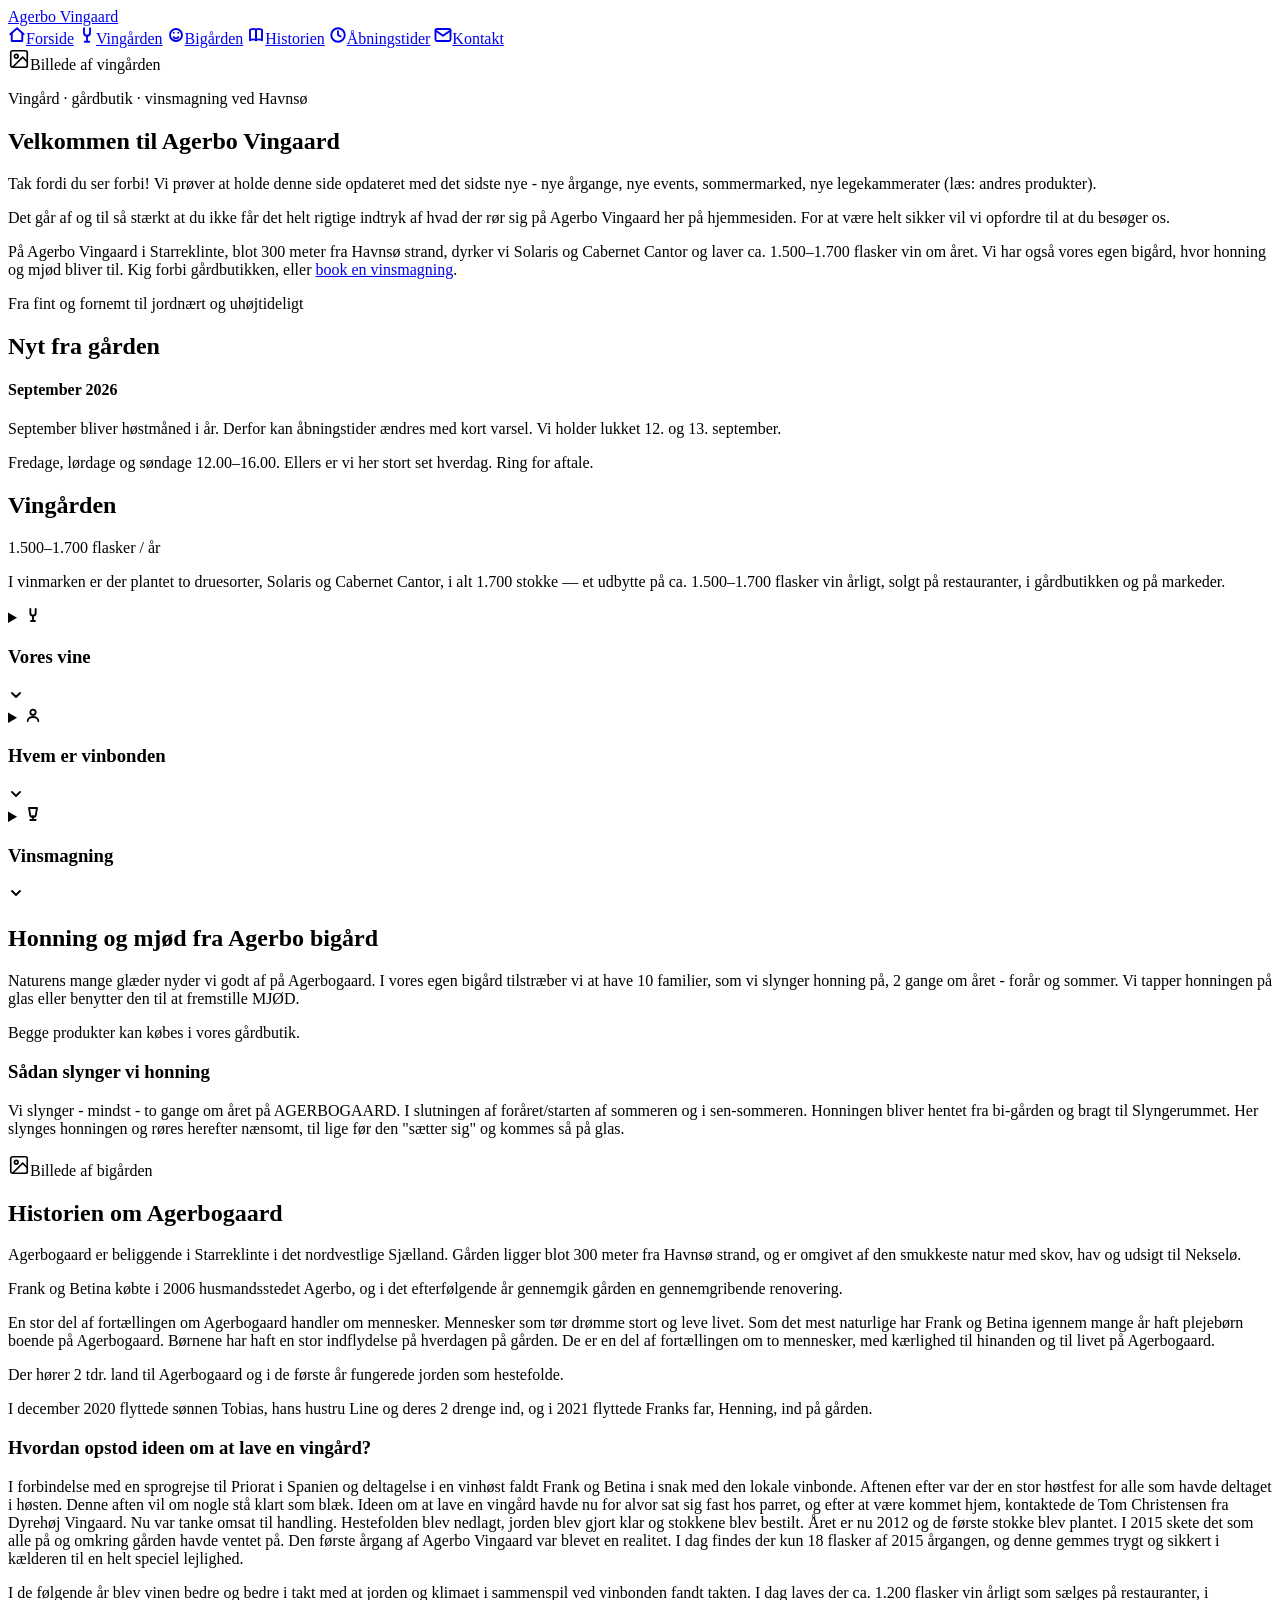
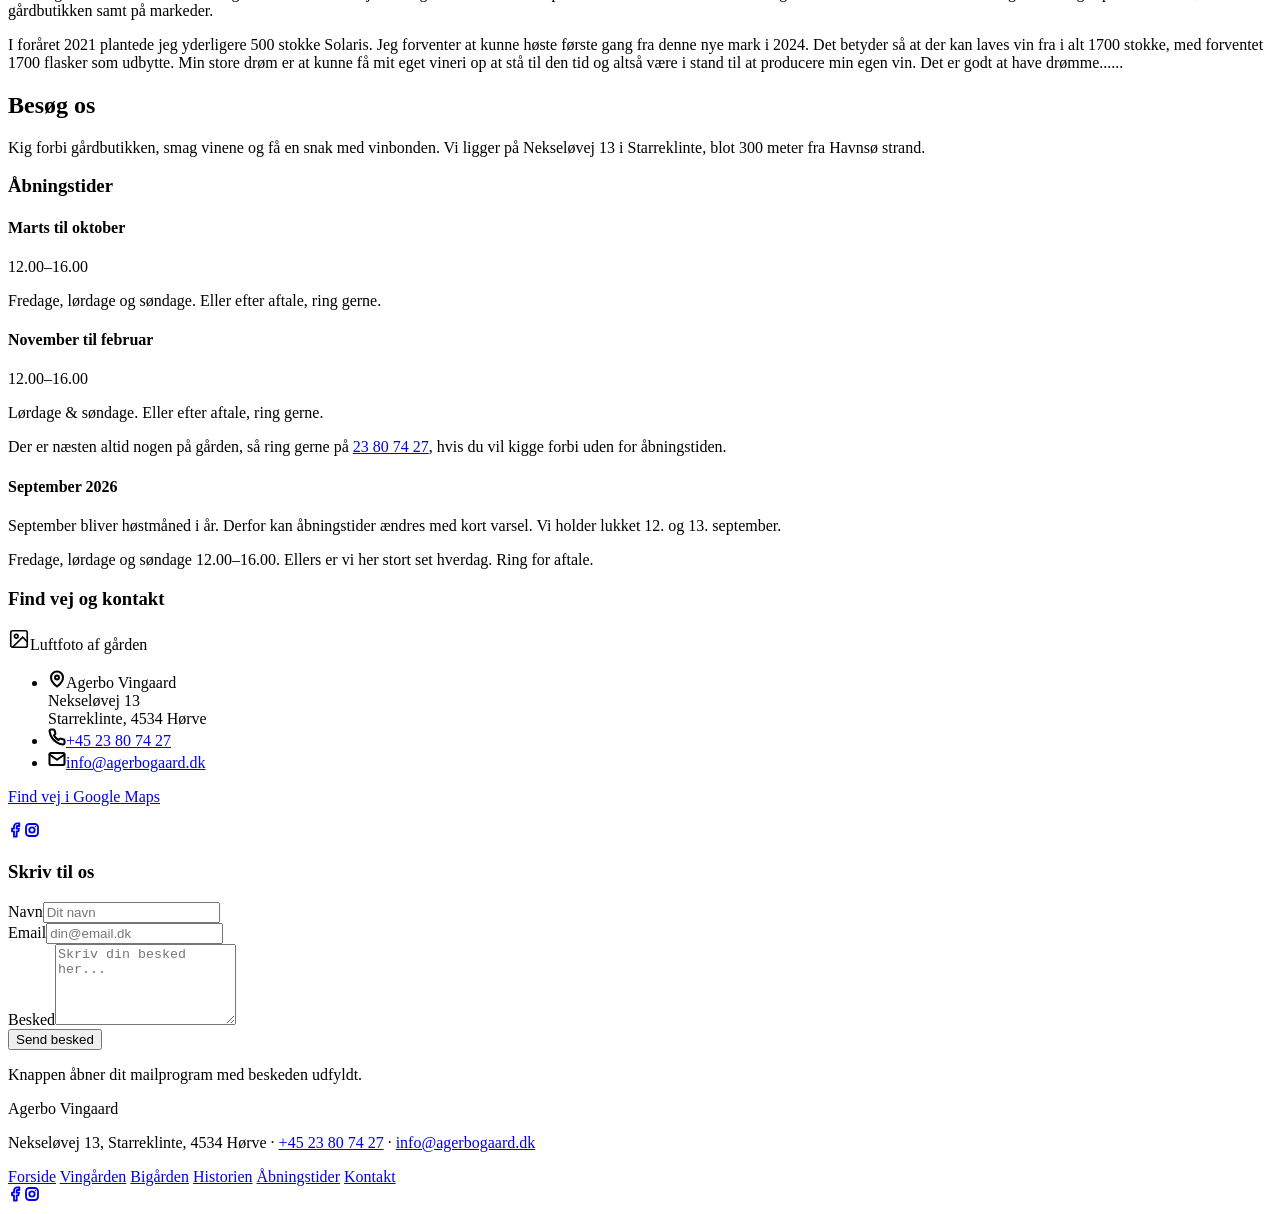
==== commit 6e1e51a8: "Vingården: collapsible panels for vinbonden, vine and vinsmagning - New "Vingården" section with thr" ====
--- a/site/index.html
+++ b/site/index.html
@@ -97,11 +97,11 @@
   <a class="brand" href="/">Agerbo Vingaard</a>
   <nav class="site-nav" aria-label="Hovedmenu">
       <a href="#forside"><svg class="icn" width="18" height="18" viewBox="0 0 24 24" aria-hidden="true" fill="none" stroke="currentColor" stroke-width="2.5" stroke-linecap="round" stroke-linejoin="round"><path d="M3 11l9-8 9 8"/><path d="M5 10v10h14V10"/></svg><span>Forside</span></a>
-      <a href="#vine"><svg class="icn" width="18" height="18" viewBox="0 0 24 24" aria-hidden="true" fill="none" stroke="currentColor" stroke-width="2.5" stroke-linecap="round" stroke-linejoin="round"><path d="M8 3v6a4 4 0 0 0 8 0V3"/><path d="M12 13v8M9 21h6"/></svg><span>Vine</span></a>
-      <a href="#vinsmagning"><svg class="icn" width="18" height="18" viewBox="0 0 24 24" aria-hidden="true" fill="none" stroke="currentColor" stroke-width="2.5" stroke-linecap="round" stroke-linejoin="round"><path d="M6 3h12l-1.5 9a4.5 4.5 0 0 1-9 0z"/><path d="M12 15v6M8 21h8"/></svg><span>Vinsmagning</span></a>
+      <a href="#vingaarden"><svg class="icn" width="18" height="18" viewBox="0 0 24 24" aria-hidden="true" fill="none" stroke="currentColor" stroke-width="2.5" stroke-linecap="round" stroke-linejoin="round"><path d="M8 3v6a4 4 0 0 0 8 0V3"/><path d="M12 13v8M9 21h6"/></svg><span>Vingården</span></a>
       <a href="#bigaarden"><svg class="icn" width="18" height="18" viewBox="0 0 24 24" aria-hidden="true" fill="none" stroke="currentColor" stroke-width="2.5" stroke-linecap="round" stroke-linejoin="round"><circle cx="12" cy="12" r="8"/><path d="M9 9h.01M15 9h.01M9 15c1 1 2 1.5 3 1.5s2-.5 3-1.5"/></svg><span>Bigården</span></a>
       <a href="#historien"><svg class="icn" width="18" height="18" viewBox="0 0 24 24" aria-hidden="true" fill="none" stroke="currentColor" stroke-width="2.5" stroke-linecap="round" stroke-linejoin="round"><path d="M4 5c3-1.5 6-1.5 8 0v14c-2-1.5-5-1.5-8 0z"/><path d="M20 5c-3-1.5-6-1.5-8 0v14c2-1.5 5-1.5 8 0z"/></svg><span>Historien</span></a>
-      <a href="#besog-os"><svg class="icn" width="18" height="18" viewBox="0 0 24 24" aria-hidden="true" fill="none" stroke="currentColor" stroke-width="2.5" stroke-linecap="round" stroke-linejoin="round"><path d="M20 10c0 6-8 12-8 12s-8-6-8-12a8 8 0 1 1 16 0z"/><circle cx="12" cy="10" r="2.6"/></svg><span>Besøg os</span></a>
+      <a href="#aabningstider"><svg class="icn" width="18" height="18" viewBox="0 0 24 24" aria-hidden="true" fill="none" stroke="currentColor" stroke-width="2.5" stroke-linecap="round" stroke-linejoin="round"><circle cx="12" cy="12" r="9"/><path d="M12 7v5l3.5 2"/></svg><span>Åbningstider</span></a>
+      <a href="#kontakt"><svg class="icn" width="18" height="18" viewBox="0 0 24 24" aria-hidden="true" fill="none" stroke="currentColor" stroke-width="2.5" stroke-linecap="round" stroke-linejoin="round"><rect x="2" y="4" width="20" height="16" rx="2"/><path d="M22 6l-10 7L2 6"/></svg><span>Kontakt</span></a>
   </nav>
 </header>
 
@@ -120,7 +120,7 @@
     <div class="stack">
       <p>Tak fordi du ser forbi! Vi prøver at holde denne side opdateret med det sidste nye - nye årgange, nye events, sommermarked, nye legekammerater (læs: andres produkter).</p>
       <p>Det går af og til så stærkt at du ikke får det helt rigtige indtryk af hvad der rør sig på Agerbo Vingaard her på hjemmesiden. For at være helt sikker vil vi opfordre til at du besøger os.</p>
-      <p>På Agerbo Vingaard i Starreklinte, blot 300 meter fra Havnsø strand, dyrker vi Solaris og Cabernet Cantor og laver ca. 1.500–1.700 flasker vin om året. Vi har også vores egen bigård, hvor honning og mjød bliver til. Kig forbi gårdbutikken, eller book en vinsmagning.</p>
+      <p>På Agerbo Vingaard i Starreklinte, blot 300 meter fra Havnsø strand, dyrker vi Solaris og Cabernet Cantor og laver ca. 1.500–1.700 flasker vin om året. Vi har også vores egen bigård, hvor honning og mjød bliver til. Kig forbi gårdbutikken, eller <a href="#vinsmagning">book en vinsmagning</a>.</p>
       <p class="tagline">Fra fint og fornemt til jordnært og uhøjtideligt</p>
     </div>
     <div>
@@ -136,67 +136,66 @@
 
 <div class="divider" role="presentation"></div>
 
-<section class="section" id="vine">
+<section class="section" id="vingaarden">
   <div class="section-head">
-    <h2>Vores vine</h2>
+    <h2>Vingården</h2>
     <span class="tag tag-accent">1.500–1.700 flasker / år</span>
   </div>
   <p class="lead">I vinmarken er der plantet to druesorter, Solaris og Cabernet Cantor, i alt 1.700 stokke — et udbytte på ca. 1.500–1.700 flasker vin årligt, solgt på restauranter, i gårdbutikken og på markeder.</p>
-  <div class="grid-3 mt">
-    <article class="card wine">
+
+  <div class="accordion mt">
+    <details class="card card-white fold" id="vine">
+      <summary><span class="icon-box accent"><svg class="icn" width="16" height="16" viewBox="0 0 24 24" aria-hidden="true" fill="none" stroke="currentColor" stroke-width="2.75" stroke-linecap="round" stroke-linejoin="round"><path d="M8 3v6a4 4 0 0 0 8 0V3"/><path d="M12 13v8M9 21h6"/></svg></span><h3 class="card-title">Vores vine</h3><svg class="chev" width="16" height="16" viewBox="0 0 24 24" aria-hidden="true" fill="none" stroke="currentColor" stroke-width="2.75" stroke-linecap="round" stroke-linejoin="round"><path d="M6 9l6 6 6-6"/></svg></summary>
+      <div class="fold-body">
+        <p>Vores tilgang til vin er ret simpel — det er naturen som guider os, og vi laver vinen som naturen vil det. Vi udnytter de elementer som allerede findes i marken, og forsøger hvert eneste år at fjerne så lidt som overhovedet muligt fra marken. Derved får markens økosystem lov til at arbejde uden vores manipulation. Det er ret simpelt.... Vi tror på at det giver en bedre og mere ren vin.</p>
+        <p>I vinmarken er der plantet to forskellige druesorter, Solaris og Cabernet Cantor. Solaris forvandler vi til hvidvin, og Cabernet Cantor til rosé. I alt har vi 1.700 stokke, hvilket giver et udbytte på ca. 1.500–1.700 flasker vin årligt. Produktionen er lille og eksklusiv.</p>
+        <div class="grid-3">
+          <article class="card wine">
         <div class="row"><h4 class="card-title">2023 Solaris Bobo</h4><span class="tag tag-accent">Hvidvin</span></div>
         <p class="card-body">Noter af melon, friske grønne æbler og hyldeblomst. Bør serveres ved 8–10 grader.</p>
         <div class="row wine-foot"><span class="muted small">Alkohol 12,5 %</span><span class="price">kr. 240,-</span></div>
       </article>
-    <article class="card wine">
+          <article class="card wine">
         <div class="row"><h4 class="card-title">2025 Solaris Bobo</h4><span class="tag tag-accent">Hvidvin</span></div>
         <p class="card-body">Allerede moden, fyldig og velbalanceret med noter af melon, friske grønne æbler og hyldeblomst. Bør serveres ved 8–10 grader. Passer godt til jomfruhummer, stegt hummer og friske fjordrejer.</p>
         <div class="row wine-foot"><span class="muted small">Alkohol 12 %</span><span class="price">kr. 230,-</span></div>
       </article>
-    <article class="card wine">
+          <article class="card wine">
         <div class="row"><h4 class="card-title">2025 Cabernet Cantor, Mojo</h4><span class="tag tag-accent-2">Rosé</span></div>
         <p class="card-body">En dyb rosé med smagen af dansk sommer og mange nuancer. Bør serveres ved 7–9 grader — som var det saftevand med alkohol.</p>
         <div class="row wine-foot"><span class="muted small">Alkohol 10 %</span><span class="price">kr. 240,-</span></div>
       </article>
-  </div>
-  <div class="card card-cta">
-    <p><strong>Bestil vin</strong> — ring eller skriv, så aftaler vi afhentning i gårdbutikken.</p>
-    <p class="actions"><a class="btn btn-primary" href="tel:+4523807427">Ring +45 23 80 74 27</a> <a class="btn btn-secondary" href="mailto:info@agerbogaard.dk?subject=Bestilling%20af%20vin">Skriv til os</a></p>
-  </div>
-  <div class="stack mt narrow">
-    <h3 class="h-sm">Sådan laver vi vin</h3>
-    <p>Vores tilgang til vin er ret simpel — det er naturen som guider os, og vi laver vinen som naturen vil det. Vi udnytter de elementer som allerede findes i marken, og forsøger hvert eneste år at fjerne så lidt som overhovedet muligt fra marken. Derved får markens økosystem lov til at arbejde uden vores manipulation. Det er ret simpelt.... Vi tror på at det giver en bedre og mere ren vin.</p>
-    <p>Solaris forvandler vi til hvidvin, og Cabernet Cantor til rosé. Produktionen er lille og eksklusiv.</p>
-  </div>
-</section>
-
-<div class="divider" role="presentation"></div>
-
-<section class="section" id="vinsmagning">
-  <h2>Vinsmagning på gården</h2>
-  <p class="lead">Vi er stolte af det vi laver, og vi viser det meget gerne frem. Vinsmagning afholdes efter aftale.</p>
-  <div class="grid-2 mt">
-    <div class="stack">
-      <p>Ring eller skriv gerne til os, om I er en større eller mindre gruppe som ønsker at komme forbi til en vinsmagning, markvandring, historiefortælling om dansk vin, eller blot en hyggelig dag på gården med god vin i glasset og eventuelt lækre tapasretter (tapas bestilles i god tid).</p>
-      <p>I vores åbningstid er det altid muligt at komme forbi og smage på vores vine, samt at få en snak med vinbonden.</p>
-      <p>Vi bor blot 300 meter fra vandet, så en dag ved vandet skal selvfølgelig afsluttes med en vinsmagning på Agerbo Vingaard.</p>
-      <h3 class="h-sm">Vinsmagning i sommerhuset eller til firmaarrangementet</h3>
-      <p>Ønsker I at afholde et event i sommerhuset eller til et firma arrangement så ring gerne til os, så kommer vi naturligvis til jer og afholder en vinsmagning.</p>
-    </div>
-    <div class="stack">
-      <div class="card card-green prices">
-        <h3 class="card-title">Sommer 2026 · priser</h3>
-        <p>Der betales for de flasker der åbnes/drikkes + <strong>kr. 125,-</strong> pr. deltager.</p>
-        <div class="rule"></div>
-        <div class="row"><span>Hjemmelavet landbrød (bestilles senest 2 dage før)</span><strong>kr. 35,-</strong></div>
-        <div class="row"><span>Tapas (bestilles senest 2 dage før)</span><strong>kr. 275,-</strong></div>
-        <p class="small muted">Har du andre ønsker, kontakt os gerne — vi skræddersyr dagen, så den passer til lige netop dét du ønsker.</p>
+        </div>
+        <p class="small">Ring eller skriv for at bestille — <a href="tel:+4523807427"><strong>+45 23 80 74 27</strong></a> · <a href="mailto:info@agerbogaard.dk?subject=Bestilling%20af%20vin"><strong>info@agerbogaard.dk</strong></a></p>
       </div>
-      <div class="card card-cta">
-        <p><strong>Book en vinsmagning</strong></p>
-        <p class="actions"><a class="btn btn-primary" href="tel:+4523807427">Ring +45 23 80 74 27</a> <a class="btn btn-secondary" href="mailto:info@agerbogaard.dk?subject=Vinsmagning">Skriv til os</a></p>
+    </details>
+
+    <details class="card card-white fold" id="vinbonden">
+      <summary><span class="icon-box accent-2"><svg class="icn" width="16" height="16" viewBox="0 0 24 24" aria-hidden="true" fill="none" stroke="currentColor" stroke-width="2.75" stroke-linecap="round" stroke-linejoin="round"><circle cx="12" cy="8" r="4"/><path d="M4 21c0-4 4-6 8-6s8 2 8 6"/></svg></span><h3 class="card-title">Hvem er vinbonden</h3><svg class="chev" width="16" height="16" viewBox="0 0 24 24" aria-hidden="true" fill="none" stroke="currentColor" stroke-width="2.75" stroke-linecap="round" stroke-linejoin="round"><path d="M6 9l6 6 6-6"/></svg></summary>
+      <div class="fold-body">
+        <p>Frank er den ansvarlige for driften på gården. Udover at passe vinmarken og bistaderne, laver Frank også gårdens honning og mjød.</p>
       </div>
-    </div>
+    </details>
+
+    <details class="card card-white fold" id="vinsmagning">
+      <summary><span class="icon-box accent-2"><svg class="icn" width="16" height="16" viewBox="0 0 24 24" aria-hidden="true" fill="none" stroke="currentColor" stroke-width="2.75" stroke-linecap="round" stroke-linejoin="round"><path d="M6 3h12l-1.5 9a4.5 4.5 0 0 1-9 0z"/><path d="M12 15v6M8 21h8"/></svg></span><h3 class="card-title">Vinsmagning</h3><svg class="chev" width="16" height="16" viewBox="0 0 24 24" aria-hidden="true" fill="none" stroke="currentColor" stroke-width="2.75" stroke-linecap="round" stroke-linejoin="round"><path d="M6 9l6 6 6-6"/></svg></summary>
+      <div class="fold-body">
+        <p>Vi er stolte af det vi laver, og vi viser det meget gerne frem.</p>
+        <p>Vinsmagning afholdes efter aftale. Ring eller skriv gerne til os, om I er en større eller mindre gruppe som ønsker at komme forbi til en vinsmagning, markvandring, historiefortælling om dansk vin, eller blot en hyggelig dag på gården med god vin i glasset og eventuelt lækre tapasretter (tapas bestilles i god tid).</p>
+        <p>Ønsker I at afholde et event i sommerhuset eller til et firma arrangement så ring gerne til os, så kommer vi naturligvis til jer og afholder en vinsmagning.</p>
+        <p>I vores åbningstid er det altid muligt at komme forbi og smage på vores vine, samt at få en snak med vinbonden.</p>
+        <p>Vi bor blot 300 meter fra vandet, så en dag ved vandet skal selvfølgelig afsluttes med en vinsmagning på Agerbo Vingaard.</p>
+        <div class="card card-green prices">
+          <h4 class="card-title">Sommer 2026 · Vinsmagning — priser</h4>
+          <p>Der betales for de flasker der åbnes/drikkes + <strong>kr. 125,-</strong> pr. deltager.</p>
+          <div class="rule"></div>
+          <div class="row"><span>Hjemmelavet landbrød (bestilles senest 2 dage før)</span><strong>kr. 35,-</strong></div>
+          <div class="row"><span>Tapas (bestilles senest 2 dage før)</span><strong>kr. 275,-</strong></div>
+          <p class="small muted">Har du andre ønsker, kontakt os gerne — vi skræddersyr dagen, så den passer til lige netop dét du ønsker.</p>
+        </div>
+        <p class="actions"><a class="btn btn-primary" href="tel:+4523807427">Ring og book</a> <a class="btn btn-secondary" href="mailto:info@agerbogaard.dk?subject=Vinsmagning">Skriv til os</a></p>
+      </div>
+    </details>
   </div>
 </section>
 
@@ -226,8 +225,6 @@
       <p>En stor del af fortællingen om Agerbogaard handler om mennesker. Mennesker som tør drømme stort og leve livet. Som det mest naturlige har Frank og Betina igennem mange år haft plejebørn boende på Agerbogaard. Børnene har haft en stor indflydelse på hverdagen på gården. De er en del af fortællingen om to mennesker, med kærlighed til hinanden og til livet på Agerbogaard.</p>
       <p>Der hører 2 tdr. land til Agerbogaard og i de første år fungerede jorden som hestefolde.</p>
       <p>I december 2020 flyttede sønnen Tobias, hans hustru Line og deres 2 drenge ind, og i 2021 flyttede Franks far, Henning, ind på gården.</p>
-      <h3 class="h-sm">Hvem er vinbonden</h3>
-      <p>Frank er den ansvarlige for driften på gården. Udover at passe vinmarken og bistaderne, laver Frank også gårdens honning og mjød.</p>
     </div>
     <div class="stack">
       <h3 class="h-sm">Hvordan opstod ideen om at lave en vingård?</h3>
@@ -288,7 +285,7 @@
   <div>
     <div class="brand">Agerbo Vingaard</div>
     <p class="small muted">Nekseløvej 13, Starreklinte, 4534 Hørve · <a href="tel:+4523807427">+45 23 80 74 27</a> · <a href="mailto:info@agerbogaard.dk">info@agerbogaard.dk</a></p>
-    <nav class="footer-nav small" aria-label="Sider"><a href="#forside">Forside</a> <a href="#vine">Vine</a> <a href="#vinsmagning">Vinsmagning</a> <a href="#bigaarden">Bigården</a> <a href="#historien">Historien</a> <a href="#besog-os">Besøg os</a></nav>
+    <nav class="footer-nav small" aria-label="Sider"><a href="#forside">Forside</a> <a href="#vingaarden">Vingården</a> <a href="#bigaarden">Bigården</a> <a href="#historien">Historien</a> <a href="#aabningstider">Åbningstider</a> <a href="#kontakt">Kontakt</a></nav>
   </div>
   <div class="social"><a href="https://www.facebook.com/search/top?q=agerbo%20vingaard" aria-label="Agerbo Vingaard på Facebook" rel="noopener"><svg class="icn" width="16" height="16" viewBox="0 0 24 24" aria-hidden="true" fill="none" stroke="currentColor" stroke-width="2.75" stroke-linecap="round" stroke-linejoin="round"><path d="M17 2h-3a5 5 0 0 0-5 5v3H6v4h3v8h4v-8h2.6l.9-4H13V7a1 1 0 0 1 1-1h3z"/></svg></a><a href="https://www.instagram.com/agerbo_gaard/" aria-label="Agerbo Vingaard på Instagram" rel="noopener"><svg class="icn" width="16" height="16" viewBox="0 0 24 24" aria-hidden="true" fill="none" stroke="currentColor" stroke-width="2.75" stroke-linecap="round" stroke-linejoin="round"><rect x="3" y="3" width="18" height="18" rx="5"/><circle cx="12" cy="12" r="4"/><circle cx="17.2" cy="6.8" r="1.1" fill="currentColor" stroke="none"/></svg></a></div>
 </footer>
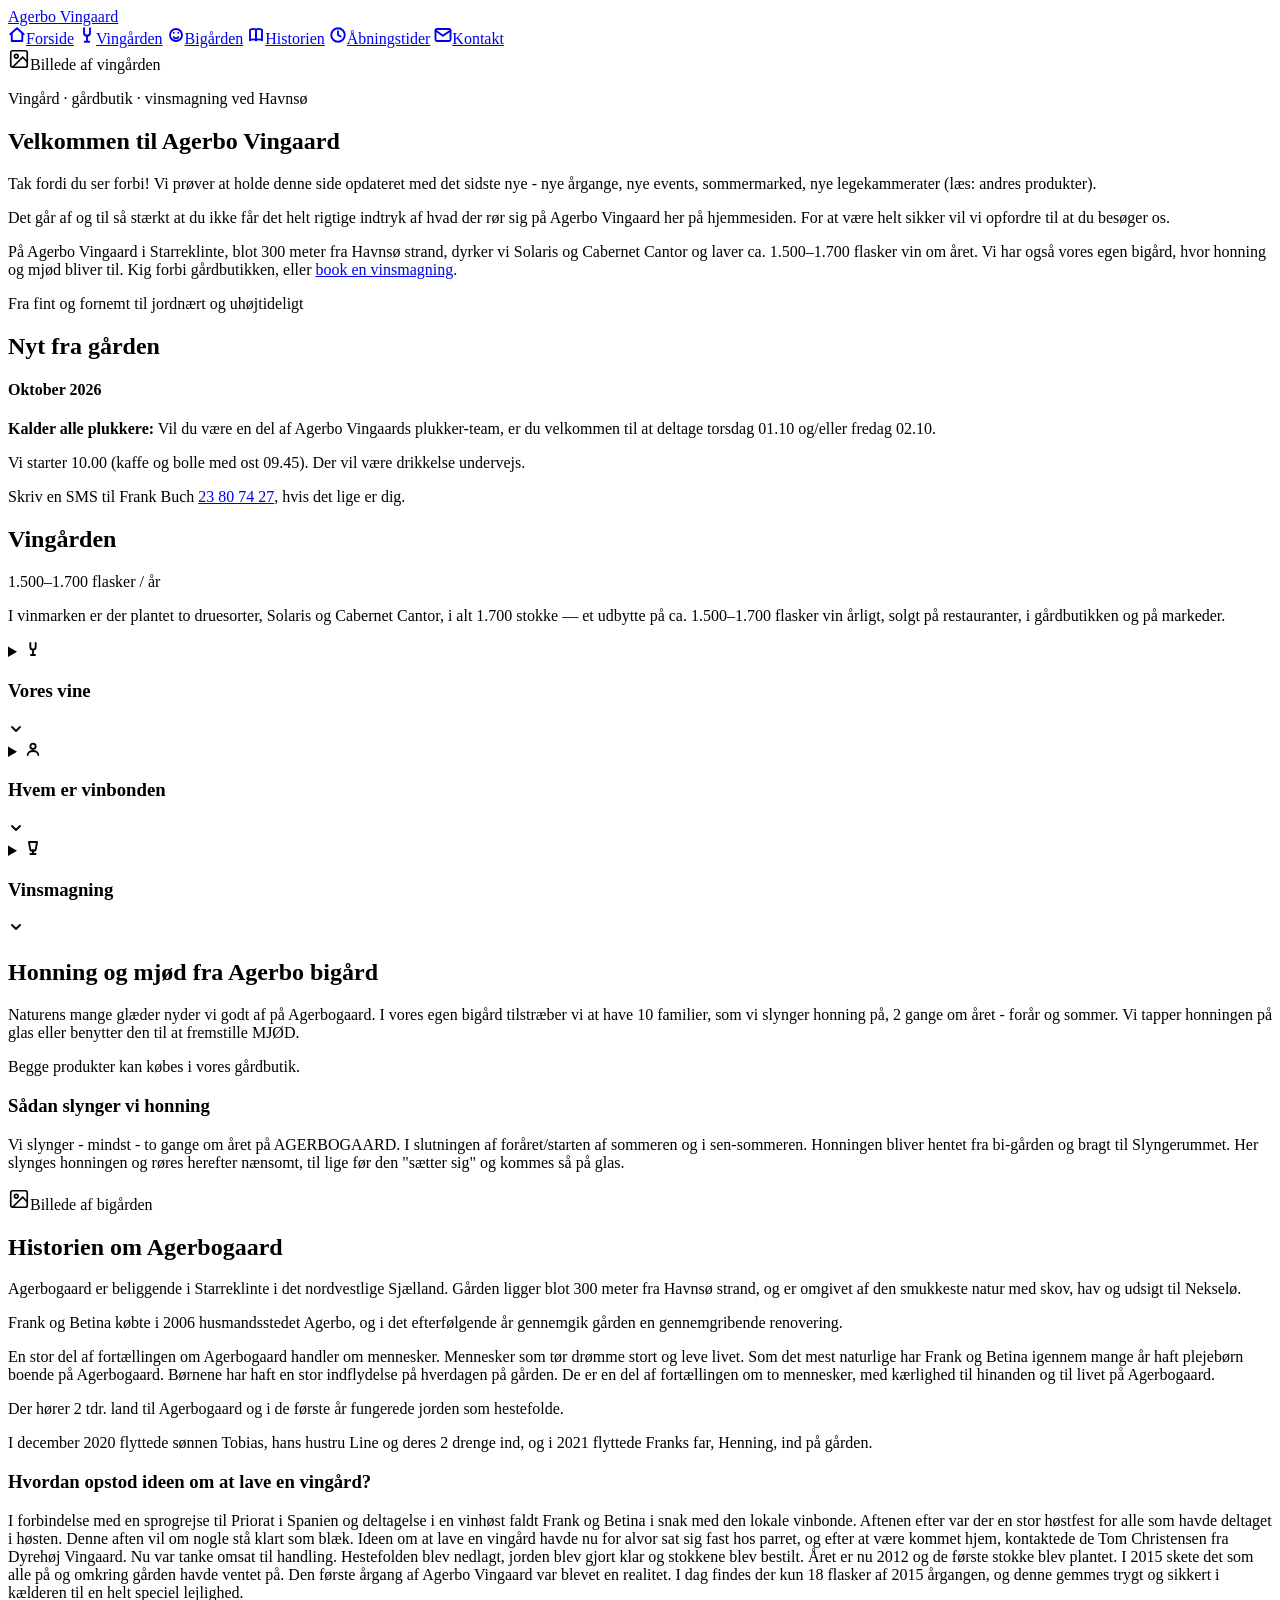
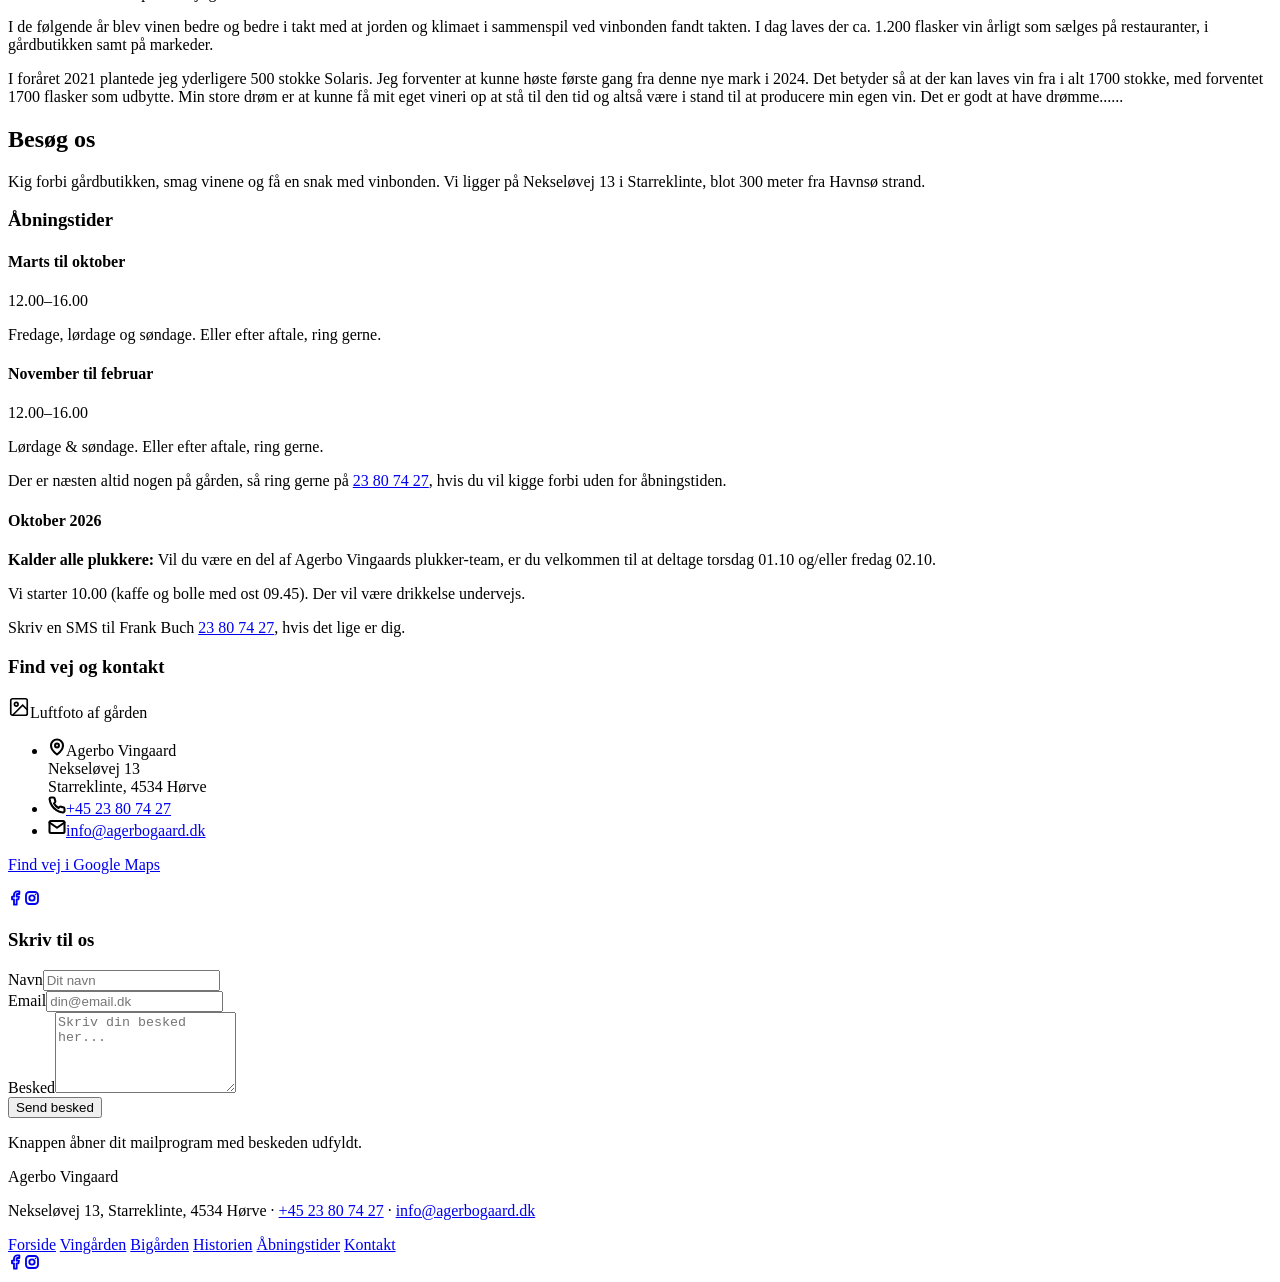
==== commit d7f2bcb5: "News: October 2026 picker call Co-Authored-By: Claude Opus 5.5 <noreply@anthropic.com>" ====
--- a/site/index.html
+++ b/site/index.html
@@ -126,9 +126,10 @@
     <div>
       <h2 class="h-sm">Nyt fra gården</h2>
       <div class="card card-news">
-  <h4 class="card-title">September 2026</h4>
-  <p>September bliver høstmåned i år. Derfor kan åbningstider ændres med kort varsel. Vi holder lukket 12. og 13. september.</p>
-  <p>Fredage, lørdage og søndage 12.00–16.00. Ellers er vi her stort set hverdag. Ring for aftale.</p>
+  <h4 class="card-title">Oktober 2026</h4>
+  <p><strong>Kalder alle plukkere:</strong> Vil du være en del af Agerbo Vingaards plukker-team, er du velkommen til at deltage torsdag 01.10 og/eller fredag 02.10.</p>
+  <p>Vi starter 10.00 (kaffe og bolle med ost 09.45). Der vil være drikkelse undervejs.</p>
+  <p>Skriv en SMS til Frank Buch <a href="sms:+4523807427">23 80 74 27</a>, hvis det lige er dig.</p>
 </div>
     </div>
   </div>
@@ -252,9 +253,10 @@
   <p class="small muted">Der er næsten altid nogen på gården, så ring gerne på <a href="tel:+4523807427">23 80 74 27</a>, hvis du vil kigge forbi uden for åbningstiden.</p>
 </div>
     <div class="card card-news">
-  <h4 class="card-title">September 2026</h4>
-  <p>September bliver høstmåned i år. Derfor kan åbningstider ændres med kort varsel. Vi holder lukket 12. og 13. september.</p>
-  <p>Fredage, lørdage og søndage 12.00–16.00. Ellers er vi her stort set hverdag. Ring for aftale.</p>
+  <h4 class="card-title">Oktober 2026</h4>
+  <p><strong>Kalder alle plukkere:</strong> Vil du være en del af Agerbo Vingaards plukker-team, er du velkommen til at deltage torsdag 01.10 og/eller fredag 02.10.</p>
+  <p>Vi starter 10.00 (kaffe og bolle med ost 09.45). Der vil være drikkelse undervejs.</p>
+  <p>Skriv en SMS til Frank Buch <a href="sms:+4523807427">23 80 74 27</a>, hvis det lige er dig.</p>
 </div>
   </div>
   <div class="grid-2 mt-lg" id="kontakt">
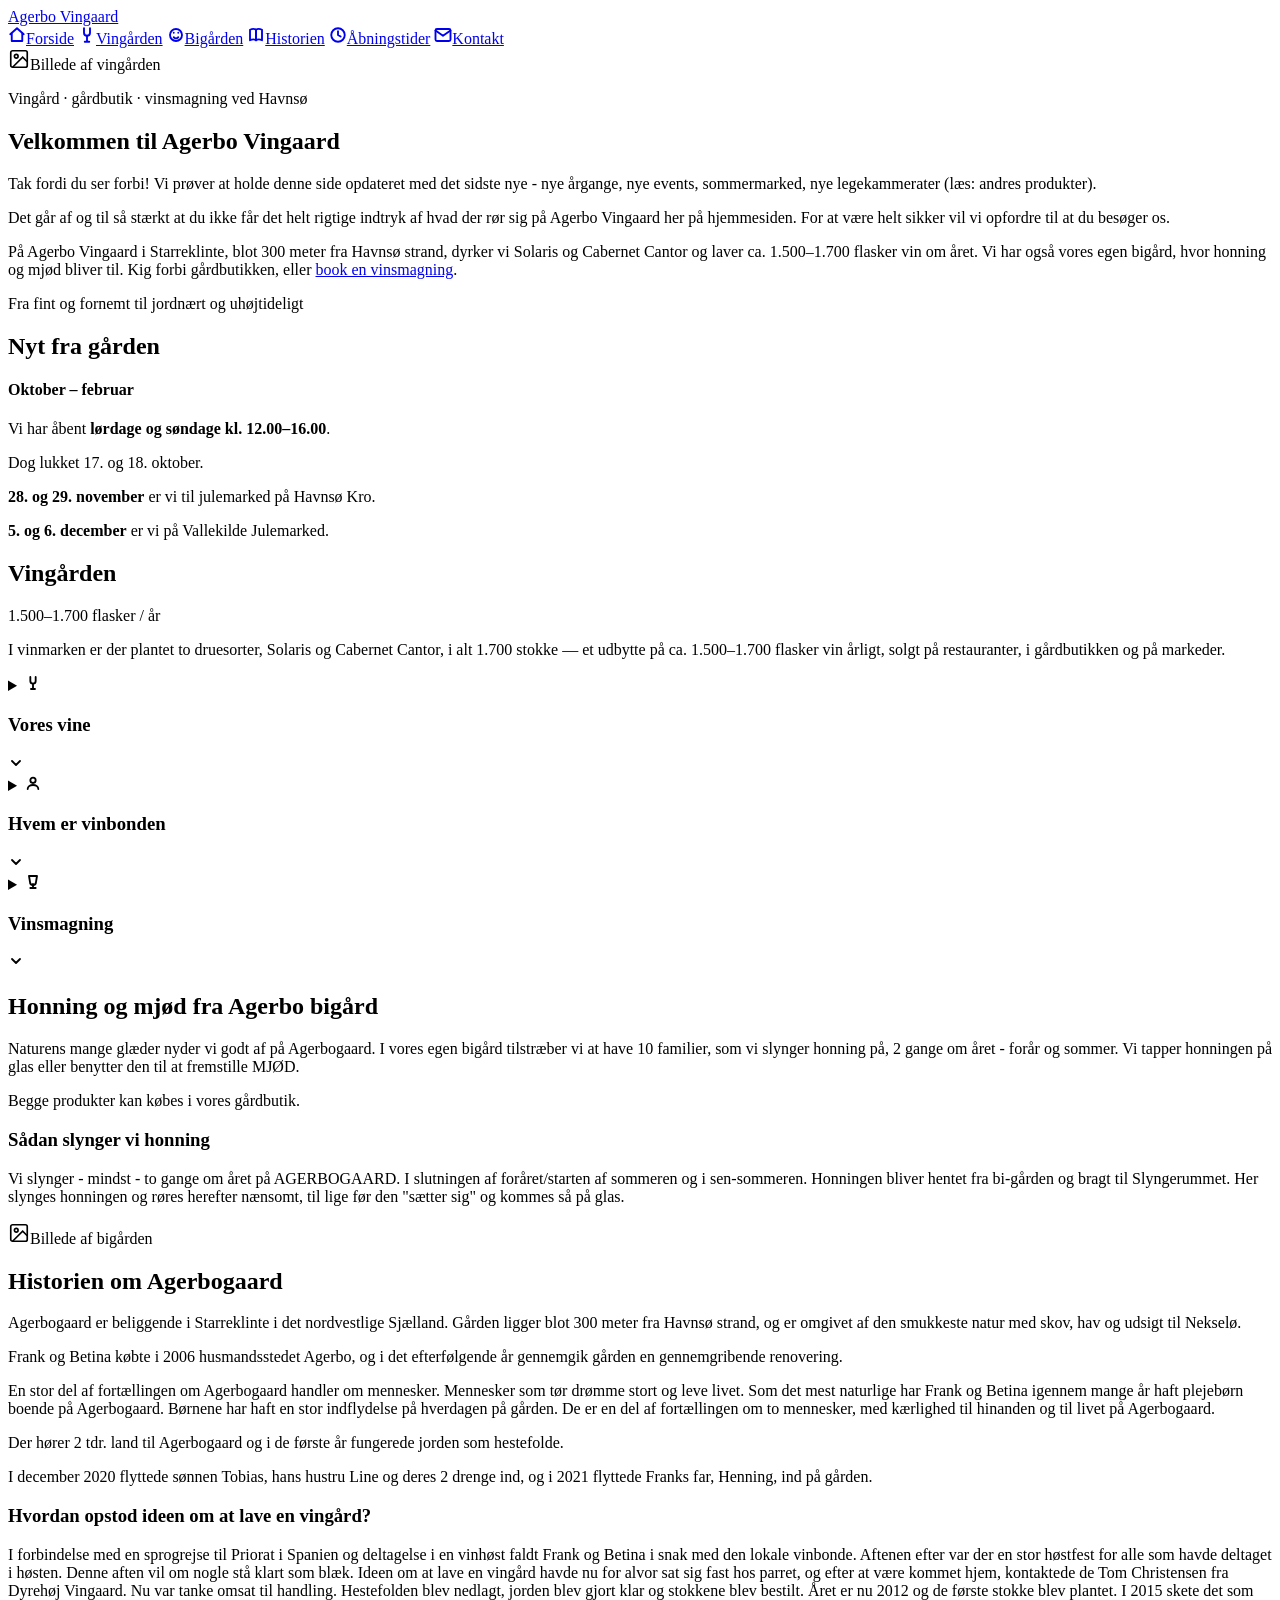
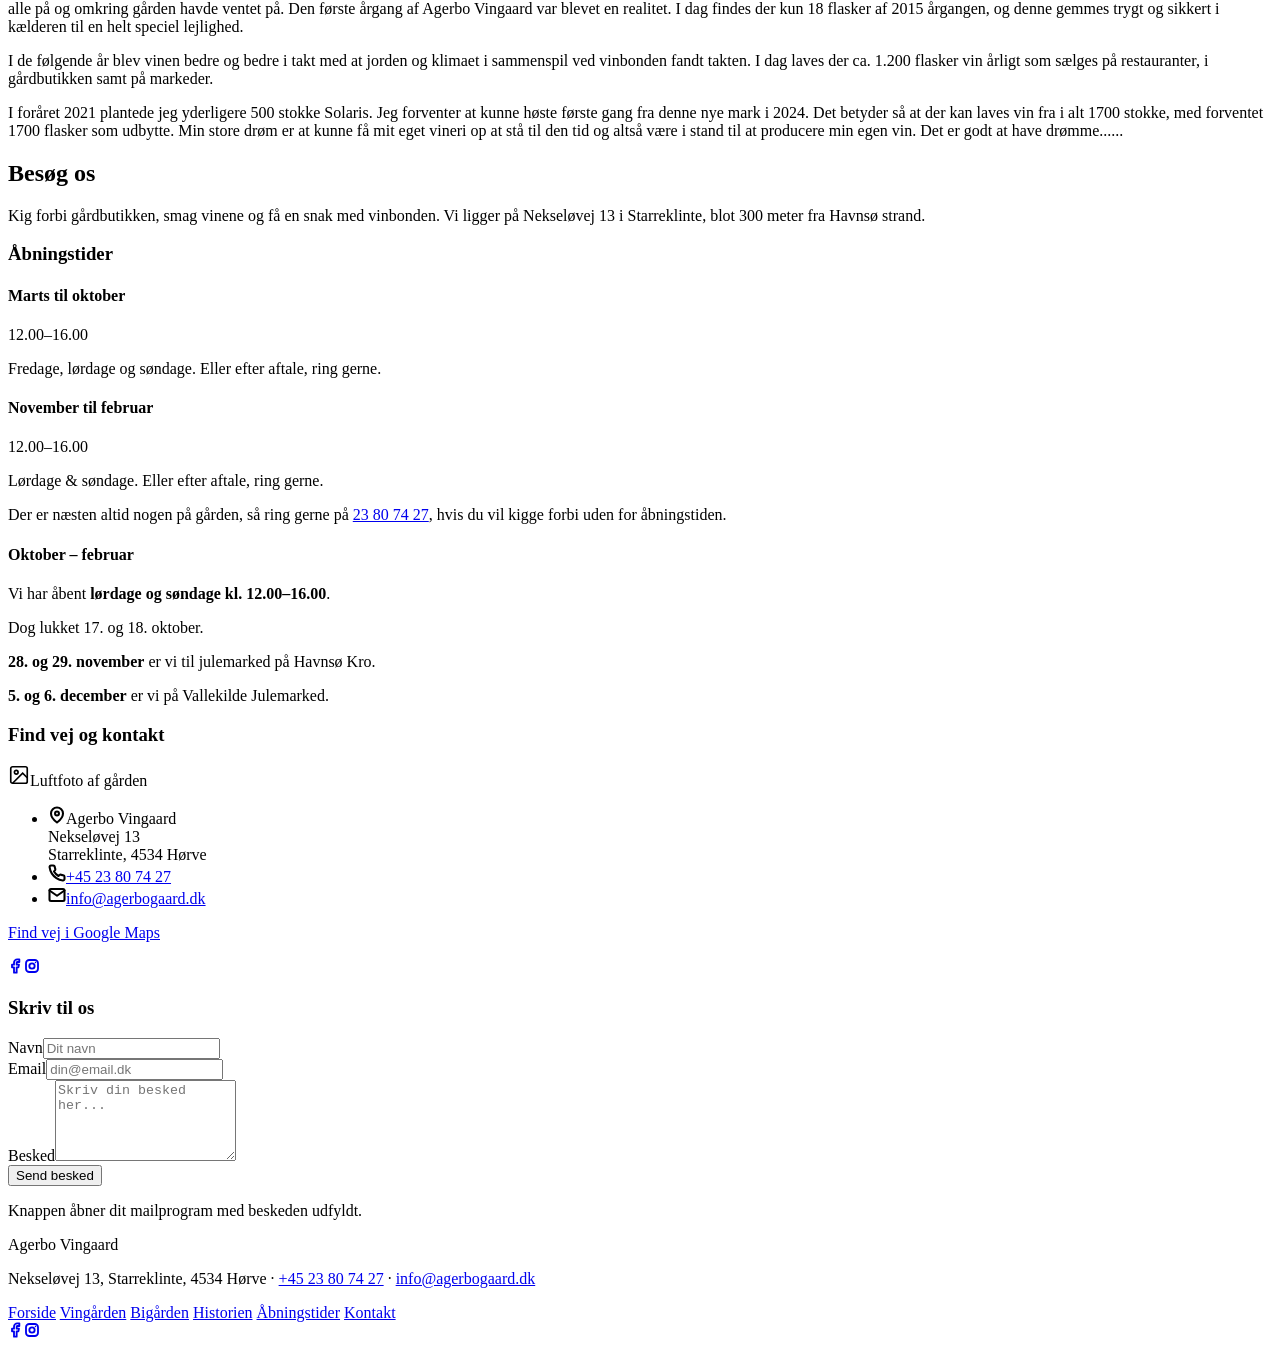
==== commit 1af6325e: "News: winter opening hours and Christmas markets Co-Authored-By: Claude Opus 5.5 <noreply@anthropic." ====
--- a/site/index.html
+++ b/site/index.html
@@ -126,10 +126,11 @@
     <div>
       <h2 class="h-sm">Nyt fra gården</h2>
       <div class="card card-news">
-  <h4 class="card-title">Oktober 2026</h4>
-  <p><strong>Kalder alle plukkere:</strong> Vil du være en del af Agerbo Vingaards plukker-team, er du velkommen til at deltage torsdag 01.10 og/eller fredag 02.10.</p>
-  <p>Vi starter 10.00 (kaffe og bolle med ost 09.45). Der vil være drikkelse undervejs.</p>
-  <p>Skriv en SMS til Frank Buch <a href="sms:+4523807427">23 80 74 27</a>, hvis det lige er dig.</p>
+  <h4 class="card-title">Oktober – februar</h4>
+  <p>Vi har åbent <strong>lørdage og søndage kl. 12.00–16.00</strong>.</p>
+  <p>Dog lukket 17. og 18. oktober.</p>
+  <p><strong>28. og 29. november</strong> er vi til julemarked på Havnsø Kro.</p>
+  <p><strong>5. og 6. december</strong> er vi på Vallekilde Julemarked.</p>
 </div>
     </div>
   </div>
@@ -253,10 +254,11 @@
   <p class="small muted">Der er næsten altid nogen på gården, så ring gerne på <a href="tel:+4523807427">23 80 74 27</a>, hvis du vil kigge forbi uden for åbningstiden.</p>
 </div>
     <div class="card card-news">
-  <h4 class="card-title">Oktober 2026</h4>
-  <p><strong>Kalder alle plukkere:</strong> Vil du være en del af Agerbo Vingaards plukker-team, er du velkommen til at deltage torsdag 01.10 og/eller fredag 02.10.</p>
-  <p>Vi starter 10.00 (kaffe og bolle med ost 09.45). Der vil være drikkelse undervejs.</p>
-  <p>Skriv en SMS til Frank Buch <a href="sms:+4523807427">23 80 74 27</a>, hvis det lige er dig.</p>
+  <h4 class="card-title">Oktober – februar</h4>
+  <p>Vi har åbent <strong>lørdage og søndage kl. 12.00–16.00</strong>.</p>
+  <p>Dog lukket 17. og 18. oktober.</p>
+  <p><strong>28. og 29. november</strong> er vi til julemarked på Havnsø Kro.</p>
+  <p><strong>5. og 6. december</strong> er vi på Vallekilde Julemarked.</p>
 </div>
   </div>
   <div class="grid-2 mt-lg" id="kontakt">
